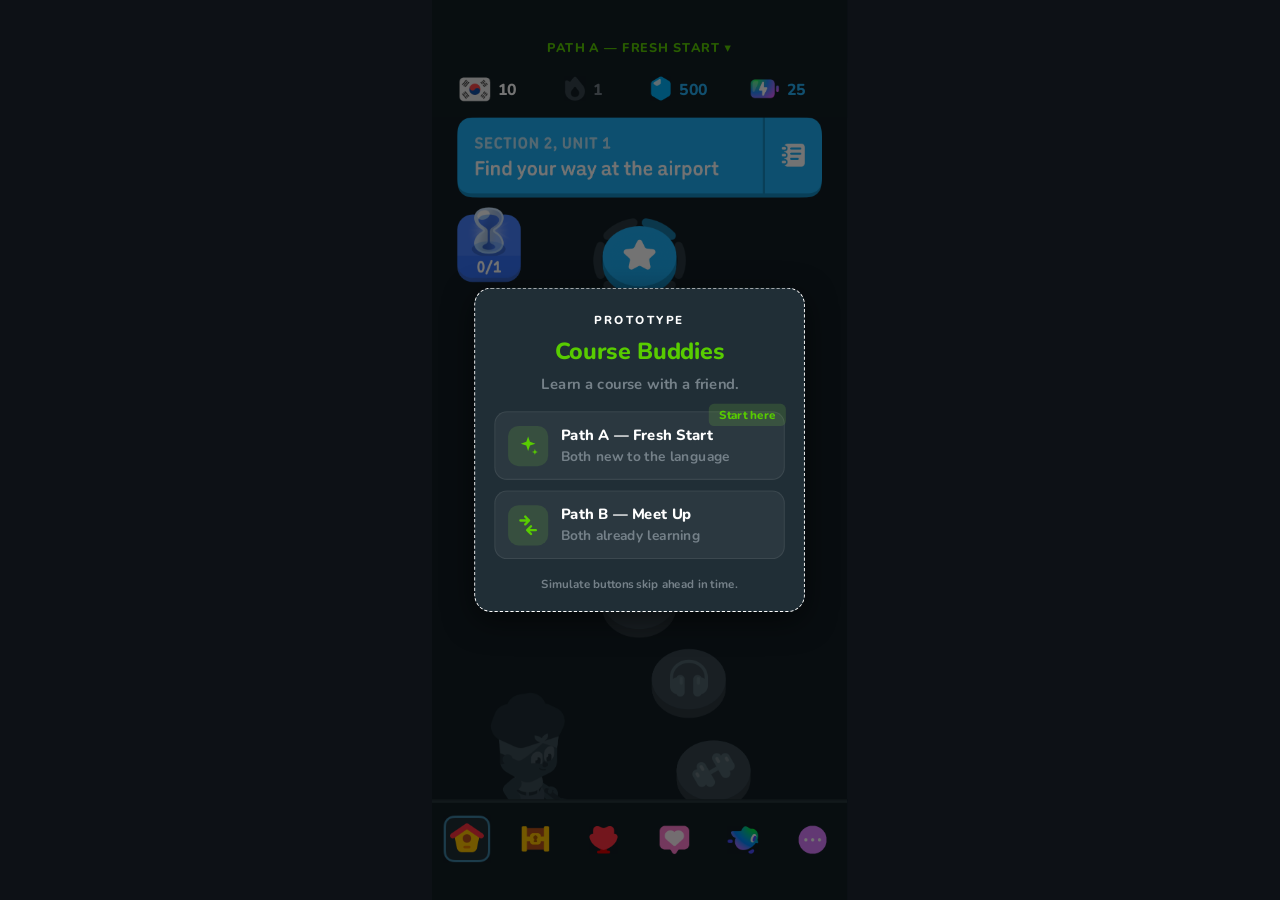
==== prototype.html @ 206d5593 "Course Buddies prototype" ====
<!DOCTYPE html>
<html lang="en">
<head>
<meta charset="utf-8">
<meta name="viewport" content="width=device-width, initial-scale=1">
<title>Duolingo — Section 1 Unit 1 (pre-start)</title>
<link rel="preconnect" href="https://fonts.googleapis.com">
<link rel="preconnect" href="https://fonts.gstatic.com" crossorigin>
<link href="https://fonts.googleapis.com/css2?family=Nunito:wght@700;800&display=swap" rel="stylesheet">
<link rel="stylesheet" href="tokens.css">
<style>
/* ============================================================
   SCREEN: Solo course path — Japanese, Section 1 Unit 1,
   pre-start (nothing completed, first node in progress).

   Everything inside .stage is absolutely positioned in CSS px
   at a fixed 393 x 852 frame. Positions are measured off
   Unit_1_Solo_Course_Path.PNG at 1.8404 on both axes.
   Do not make this responsive — scale the stage instead.
   ============================================================ */

* { margin: 0; padding: 0; box-sizing: border-box; }

html, body {
  background: #0d1116;
  font-family: var(--font-family);
  -webkit-font-smoothing: antialiased;
  display: flex; align-items: center; justify-content: center;
  min-height: 100vh;
}

/* ---- scale-to-fit wrapper: the ONLY place scaling happens ---- */
#fit { position: relative; }
.stage {
  position: absolute; top: 0; left: 0;
  width: 393px; height: 852px;
  transform-origin: top left;
  transform: scale(var(--fit, 1));
  background: var(--surface-page);
  overflow: hidden;
  color: var(--text-primary);
  font-weight: var(--font-weight-bold);
}

/* ---- iOS safe area (status bar not reproduced — see notes) ---- */
/* ---- PROTOTYPE FRAME FAMILY. Chrome outside the app's fiction: dashed
   and labelled in --proto-frame, WHITE at full opacity (Jamie, Sept 14):
   high contrast, unambiguous, and white is not a Duolingo brand colour
   the way green or blue is. An earlier pass used --text-secondary; at
   that value the thin dashes carried the whole card. Being outside the
   app's palette is what makes an annotation layer legible — the amber it
   replaced was wrong only because it came from another project. Applies
   to every member of the family (out-of-scope popup now; the intro popup
   and in-screen simulate controls when built). No Duolingo assets inside
   any of them. ---- */
:root { --proto-frame: #FFFFFF; }

/* ---- OUT-OF-SCOPE popup (Jamie, Sept 14). Opened only by tapping a CTA
   that renders ACTIVE, sits beside a WORKING CTA, and has no destination,
   so the fork reads as out of scope, not broken. The CTA itself never
   changes. Anchored like the node popups: the card hangs above the tapped
   CTA with a caret pointing down at it, caret x = that CTA's centre, so a
   stacked pair is never ambiguous. No scrim, no dim: the message says "the
   other button", and an error-dialog register would be out of proportion.
   Dismisses on any tap; the tap also does whatever it does.
   Fill --surface-raised: only ~14 luma steps above the page, which is not
   enough on its own for a surface to read as separate (~25 needed), so the
   card also carries a DROP SHADOW (Jamie, Sept 14). The node popups have
   none to match — tokens.css: no blurred shadows anywhere in the app
   captures, raised objects use an offset solid edge — so this is the
   picker dropdown's shadow (0 8px 28px rgba(0,0,0,.55)), the one blurred
   shadow in the build and the same demo-chrome family. As a CSS
   drop-shadow on the SVG it follows the card's outline, caret included.
   If it still reads flat: a saturated accent outside Duolingo's palette,
   not a brighter fill. ---- */
#oos { position: absolute; left: 0; top: 0; z-index: 16; display: none; pointer-events: none; }
#oos.open { display: block; }
#oos .frame { position: absolute; left: 0; top: 0; overflow: visible; filter: drop-shadow(0 8px 14px rgba(0,0,0,0.55)); }
#oos .tag { position: absolute; left: 0; right: 0; text-align: center;
            font-size: 11px; font-weight: var(--font-weight-bold); letter-spacing: 2px; color: var(--proto-frame);
            text-transform: uppercase; }
#oos .msg { position: absolute; left: 12px; right: 12px; text-align: center;   /* 326 inner: the longest string is 323 at 14px */
            font-size: 14px; font-weight: var(--font-weight-bold); color: var(--text-primary); line-height: 1.3; }   /* 14: every string fits one line at w 350 */

/* ---- INTRO POPUP (§17b; Jamie, Sept 15): shown once on first open,
   before any app screen; not reopenable — the picker rows carry the
   scenarios permanently. Prototype-frame family: dashed WHITE on
   --surface-raised with the dropdown's shadow (chrome appears on both
   pink and dark surfaces; white is the only colour that works on both).
   The accent inside is DUOLINGO GREEN (Jamie, final): neither this popup
   nor the picker ever sits next to app green — the popup precedes every
   app screen and the picker lives in the top bar — so green is the honest
   brand accent for demo chrome. Title, the "Start here" pill (CR's
   "Recommended" treatment: a translucent accent pill, ~11px accent text,
   the row's top-right) and the icons in green. One line per line: title
   "Path A — Fresh Start" / "Path B — Meet Up", subtitle the scenario. The
   note names the one mechanic the user meets within a few taps; the
   animation caveat was cut — information about the artefact, not the
   feature. Icons are semantic glyphs built
   in CSS/SVG, as CR uses — a sparkle for the fresh start, two arrows
   converging for syncing up — never Duolingo course or node icons.
   WIDTH (Sept 15, presentation day): 335 outer (29 margins) — the
   narrowest at which Path A's title clears the right-aligned "Start here"
   pill by 4 (the row's 1.5 border counts); 313 would overlap by 15. The subtitle was shortened to "Learn a course with a friend." so it
   stays one line at this width; no font, padding, icon or rhythm change. ---- */
#intro { position: absolute; left: 0; top: 0; width: 393px; height: 852px; z-index: 30; display: none; background: rgba(0,0,0,0.55); }
#intro.open { display: block; }
#intro .card { position: absolute; left: 40px; right: 40px; top: 50%; transform: translateY(-50%); padding: 22px 18px 18px; border: 1.5px dashed var(--proto-frame); border-radius: 16px;
               background: var(--surface-raised); box-shadow: 0 8px 28px rgba(0,0,0,0.55); text-align: center; }
#intro .tag { font-size: 11px; font-weight: var(--font-weight-bold); letter-spacing: 2px; color: var(--proto-frame); text-transform: uppercase; }
#intro .ttl { margin-top: 8px; font-size: 22px; font-weight: var(--font-weight-bold); color: var(--green-face); }
#intro .sub { margin: 6px 0 16px; font-size: 14px; font-weight: var(--font-weight-body); color: var(--text-secondary); }
#intro .row { position: relative; display: flex; align-items: center; gap: 12px; text-align: left; padding: 12px 12px; border-radius: 12px; background: rgba(255,255,255,0.05); border: 1.5px solid rgba(255,255,255,0.08); cursor: pointer; margin-top: 10px; }
#intro .row .ico { width: 38px; height: 38px; border-radius: 10px; background: rgba(120,201,60,0.16); display: flex; align-items: center; justify-content: center; flex: none; }
#intro .row .ico svg { display: block; }
#intro .row .t { font-size: 14px; font-weight: var(--font-weight-bold); color: var(--text-primary); white-space: nowrap; }   /* 14: "Path A — Fresh Start" beside the pill */
#intro .row .s { font-size: 13px; font-weight: var(--font-weight-body); color: var(--text-secondary); margin-top: 2px; white-space: nowrap; }
/* a TAG stuck on the tile's top-right corner (Jamie, Sept 15): hugs the
   corner over the row's border, small radius; sits high enough that its
   bottom clears the title's cap line, which frees the title's width */
#intro .row .pill { position: absolute; right: -2px; top: -8px; padding: 3px 10px; border-radius: 5px; background: rgba(120,201,60,0.18); color: var(--green-face); font-size: 11px; font-weight: var(--font-weight-bold); }
#intro .note { margin-top: 16px; font-size: 11px; font-weight: var(--font-weight-body); color: var(--text-secondary); line-height: 1.4; }

/* ---- scenario picker: demo chrome, lives inside the phone frame ---- */
#scenariobar {
  position: absolute; top: 0; left: 0; width: 393px; height: 59px; z-index: 20;
  display: flex; align-items: flex-end; justify-content: center; padding-bottom: 6px;
  background: var(--surface-page); cursor: pointer; user-select: none;
}
#scenariobar span {
  font-size: 12px; font-weight: var(--font-weight-bold); letter-spacing: 1px;
  color: var(--green-face); text-transform: uppercase;
}
#scenariobar span::after { content: " \25BE"; }
#dropdown {
  position: absolute; top: 59px; left: 8px; width: 377px; z-index: 21;
  background: #1E2831; border-radius: 14px; padding: 10px; display: none;
  box-shadow: 0 8px 28px rgba(0,0,0,0.55);
  max-height: 760px; overflow-y: auto; box-sizing: border-box;   /* scrolls: two preset groups, every state an entry until the final collapse */
}
#dropdown.open { display: block; }
#dropdown .hd { font-size: 11px; letter-spacing: 1.2px; color: var(--text-secondary);
                text-transform: uppercase; padding: 4px 8px 8px; }
#dropdown .row { display: flex; align-items: center; gap: 10px; padding: 9px 10px;
                 border-radius: 10px; cursor: pointer; }
/* Demo chrome, outside the fiction: behaves like normal UI, hover included.
   The no-hover rule applies to app surfaces only. */
#dropdown .row:hover { background: rgba(255,255,255,0.05); }
/* the CR treatment in Duolingo green (CR_Example_Scenario_Top_Nav_Dropdown):
   only the SELECTED row is tinted — a translucent wash of the accent, a
   matching border, the check in the accent; every other row neutral. The
   picker is a demo control in the phone's top bar on one surface, not
   dashed chrome. */
#dropdown .row { border: 1.5px solid transparent; }
#dropdown .row.on   { background: rgba(120,201,60,0.16); border-color: rgba(120,201,60,0.6); }
#dropdown .row .t { font-size: 14px; color: var(--text-primary); }
#dropdown .row .s { font-size: 12px; font-weight: var(--font-weight-body); color: var(--text-secondary); }
#dropdown .row .tick { margin-left: auto; color: var(--green-face); font-size: 15px; }
#dropdown .row .ico { width: 32px; height: 32px; border-radius: 9px; background: rgba(120,201,60,0.14); display: flex; align-items: center; justify-content: center; flex: none; color: var(--text-secondary); }   /* the popup's icons, so both surfaces name the same things the same way; Reset's refresh as CR's */
#dropdown .row .ico svg { display: block; }
#dropdown .row.todo .t { color: var(--text-secondary); }
#dropdown .sep { height: 1px; background: rgba(255,255,255,0.1); margin: 8px 6px; }

/* ---- Korean lapsed path: flat body, live chrome ---- */
/* Korean lapsed path. The asset is the whole uncropped screenshot; the
   path body is taken with a CSS crop rather than a pre-cropped file so
   nothing is resampled twice. Live upper and lower nav sit above and
   below it, rendered by the same components as every other screen. */
#kr-body { position: absolute; left: 0; top: 111.4px; width: 393px;
           height: 645.6px; overflow: hidden; display: none; z-index: 1; }
#kr-body img { position: absolute; left: 0; top: -111.4px; height: 852px; width: auto; display: block; }  /* height-driven: correct for an unpadded 1179w original or a 728w padded copy; the padding is clipped */
/* ---- feed (beat 24: Jamie's own score post) ----
   feed-content-base.png is a flat plate of the whole feed below the status
   bar. CSS-SIZED BY WIDTH, NOT srcset (same exception as the Korean body):
   the container copy is downscaled to 0.69x of native, so srcset 3x would
   render it at 270px. Measured against Friend_Quest_Post_Feed_Reference by
   template matching 11 landmarks: 2.0718 file px/CSS on both axes,
   origin (0.60, 52.01), residuals <= 0.12. The plate is 391.93 CSS wide,
   not 393: its header divider stops ~0.6 short of each edge. The only
   changes on it: the chest (covered by a window onto the plate's own flat
   background) and the three-part score composite. Nothing is tappable. */
#feed { position: absolute; left: 0; top: 0; width: 393px; height: 757px; overflow: hidden;
        display: none; z-index: 1; background: var(--surface-page); }
#feed img { position: absolute; left: 0; top: 0; display: block; }
#feed .plate { width: 391.93px; height: auto; }
#feed .win { position: absolute; left: 0; top: 0; overflow: hidden; }
.stage.feed .topchrome, .stage.feed .stat { display: none; }
#notbuilt { position: absolute; left: 0; top: 300px; width: 393px; display: none;
            text-align: center; color: var(--text-secondary); font-size: 15px; z-index: 6; }

/* ---- top stat bar ----
   Four groups, icon + count. Laid out by layoutTopBar() (JS), which
   reproduces the app's rule as measured across three references with
   different contents (Unit_1, Korean_Path_Reference, Solo_Course_Path):
   space-between on ink extents, flag pinned left, energy pinned right,
   the two inner gaps equal and the last one 5.0px smaller. Icons are
   srcset 3x, self-sized, placed by ink anchor; counts are placed by
   translate. No flex: the groups' positions depend on digit widths. */
.stat { position: absolute; left: 0; top: 0; z-index: 3; }
.stat img { position: absolute; display: block; }
.stat .num {
  position: absolute; left: 0; top: 0; white-space: nowrap;
  font-size: var(--text-md); font-weight: var(--font-weight-bold);
  line-height: 1;
}
#stat-course .num { color: var(--text-primary); }
#stat-streak .num { color: var(--text-secondary); }  /* unlit = muted count */
#stat-gems   .num { color: var(--blue-face); }
/* Energy count. UNREFERENCED: every capture shows Super's infinity glyph,
   so no reference shows a numeric value. Treatment copied from the gem
   count: size, weight, colour, baseline, and the same box gap from icon
   to digits. */
#stat-energy .num { color: var(--blue-face); }

/* ---- unit banner ----
   Cropped from the app rather than rebuilt, so the label typography
   and the plate's texture are the real thing instead of Nunito
   approximating Feather Bold. The unit name is baked into the crop:
   a different unit needs a different crop, not a string change.
   The box is backed with page colour so the path scrolls beneath it
   and the keyed-out rounded corners read as background. */
.banner {
  position: absolute; left: 23.9px; top: 111.4px;
  width: 345.3px; height: 76.3px;
  background: var(--surface-page);
  z-index: 3;
}
.banner img { position: absolute; left: 0; top: 0; width: 345.3px; height: 79.3px; display: block; }
/* Section 2 headers: srcset 3x, self-sized (the three crops differ in height:
   80.00 / 77.33 / 79.33), placed by their template-matched top-left. */
.banner img#banner-s2 { width: auto; height: auto; display: none; }
/* REVIEW RING — UI geometry, not artwork. The app's in-progress ring made
   continuous. Fitted Sept 11 to the outer edge of start-course-icon-in-
   progress through the dash gaps (530 rays clear of the caps): outer
   86.88 x 79.44 CSS, stroke 5.58, centred on the node BODY. A CSS border
   and an SVG stroke fit equally (rms 0.56 file px). Unfilled = --ring-review;
   filled = the node's own completed face colour (Jamie, Sept 11). */
.ring { position: absolute; left: 0; top: 0; width: 86.88px; height: 79.44px;
        box-sizing: border-box; border: 5.58px solid var(--ring-review);
        border-radius: 50%; pointer-events: none; display: block; }
/* PARTNER MARKER (stage 2, Sept 13). Teardrop pin, body 32, tail to 1.5r;
   white (--white-face) chosen over the tile's pink on the render: pink
   muddied against Otis's purple disc. The pin is CSS geometry; the only
   artwork is the cropped mini avatar, clipped to its 26px disc, inset 3.
   Keyed div, updated in place, placed by renderPartnerMarker(). */
.marker { position: absolute; left: 0; top: 0; width: 32px; height: 52px; pointer-events: none; display: none; }
.marker svg { position: absolute; left: 0; top: 0; width: 32px; height: 52px; overflow: visible; }
.marker img { position: absolute; left: 3px; top: 3px; clip-path: circle(13px at 13px 13px); }
.marker .hit-body { position: absolute; left: 0; top: 0; width: 32px; height: 32px; border-radius: 50%;
                    pointer-events: auto; cursor: pointer; }
.marker svg .tail-hit { pointer-events: fill; }
/* DIRECTION BUBBLE — the marker's own object (same teardrop, white,
   avatar), in the scroll-return control's slot; see syncBubble(). The
   whole bubble is the tap. z above the scroller like #scrollbtn. */
#bubble { z-index: 5; pointer-events: auto; cursor: pointer; }
#bubble img { pointer-events: none; }

/* ---- scrolling path ----
   The path scrolls under a fixed header and sticky unit banner.
   Content is 896px tall against a 757px viewport, giving exactly
   139px of travel — the offset measured between
   Unit_1_Solo_Course_Path and Course_Content_Scroll_Reference,
   so the scrolled end state is verifiable against a reference. */
.scroller {
  position: absolute; left: 0; top: 0; width: 393px; height: 757px;
  overflow-y: auto; overflow-x: hidden; z-index: 1;
  -webkit-overflow-scrolling: touch; scrollbar-width: none;
  overscroll-behavior: contain;
}
.scroller::-webkit-scrollbar { display: none; }
.path { position: relative; width: 393px; height: var(--content-h, 896px);
        overflow: clip; }   /* content height is authoritative: art hanging past it (S2 drink scene) must not extend the scroll */
.path img { position: absolute; display: block; }

/* opaque chrome the path scrolls beneath */
.topchrome { position: absolute; left: 0; top: 0; width: 393px; height: 111px;
             background: var(--surface-page); z-index: 2; }
.banner { z-index: 3; }
.nav { z-index: 4; }

/* next-unit divider — end of Unit 1 content */
.unit-divider .rule { position: absolute; height: 2px; background: var(--border-subtle); }
.unit-divider .label {
  position: absolute; font-size: var(--text-lg); line-height: 1;
  letter-spacing: -0.93px;   /* match the reference's 132.0px ink width */
  color: var(--text-secondary);
}

/* jump-back-up control: fixed to the viewport, not the scroll content */
.pinned { position: absolute; z-index: 3; display: block; }

/* QUIZ BASE (Jamie, Sept 15). Every quiz screen — type selection,
   confirmation, status, interstitial, result — inherits this so the loop
   reads as one feature: full-bleed colour, title, illustration, tagline,
   white CTA at the bottom. Pattern and geometry from Match_Madness_
   Interstitial (1.852 px/CSS): X close ink centre (28.1, 86.7); title 18
   bold white centred on y 86.7 (cap 12.96); illustration slot 202 x 144
   centred at (194, 316); tagline 21 bold white, line pitch 31, from y
   419; white CTA x 16.7-374.1, y 750.2-792.85 with the app's translucent
   white edge below, label in the background colour, 14.5 caps tracked.
   Background #F781CB, the challenge tile's pink (Jamie, Sept 15, final —
   reversing a darkened #B86098 that read as dusty mauve): the quiz screens
   and the tile match, which was the point of a shared base. Everything on
   the colour is WHITE or TRANSLUCENT WHITE, nothing dark, as Match
   Madness does on its red; the tiles that forced a dark fill (to blend
   flattened avatar crops) no longer need it — the avatars are re-cut with
   alpha (the upload strips it; mkassets restores it; the file mode says
   nothing about the originals). Title "Quiz your buddy":
   the mechanic, not the feature; sentence case (a phrase); static, no
   partner name. Illustration = the tile's question card scaled up — the ?
   knockout shows the background, pink on pink, as on the tile. Tiles and
   dark boxes stay dark so character crops blend (Match Madness's stat
   boxes are darker than its background too). */
.quiz { position: absolute; left: 0; top: 0; width: 393px; height: 852px; z-index: 10; display: none; background: #F781CB; overflow: hidden;
        clip-path: inset(0 0.5px 0 0); }   /* at a fractional --fit the scaled edge antialiases past the stage's clip and a pink sliver shows; half a pixel of the dark stage covers it */
.quiz.open { display: block; }
/* VERTICAL CENTRING (Jamie, Sept 15): the app centres the content block
   between the header and the CTA (Nudge_Interstitial, Screen_Block_
   Complete, Match Madness, Rapid Review) rather than stacking from the
   top. The title stays pinned at the top and the CTA at the bottom; the
   body — everything between — centres in the space left (112 to the
   CTA's top, 750.2; to 828 on screens without a CTA). Not centred in
   the viewport, which would push dense screens into the CTA. */
.quiz .qbody { position: absolute; left: 0; right: 0; top: 112px; bottom: 101.8px; display: flex; flex-direction: column;
               align-items: center; justify-content: center; gap: 16px; }
.quiz.nocta .qbody { bottom: 24px; }
/* the dismiss X: sized explicitly to Match Madness's X (ink 21.6 x 21,
   centre 28.07 / 86.7) so an asset cropped tighter or looser renders the
   same; close-x-white (Jamie's upload, or derived from close-x) */
.quiz .qx { position: absolute; left: 16.6px; top: 75px; width: 23px; height: 23.3px; cursor: pointer; }
.quiz .qtitle { position: absolute; left: 60px; right: 60px; top: 74px; height: 26px; line-height: 26px; text-align: center;
                font-size: 18px; font-weight: var(--font-weight-bold); color: var(--white-face); }
.quiz .qillo { display: flex; justify-content: center; }
.quiz .qillo svg { display: block; overflow: visible; }
.quiz .qtag { width: 345px; text-align: center; font-size: 21px; line-height: 31px;
              font-weight: var(--font-weight-bold); color: var(--white-face); }
.quiz .qcta { position: absolute; left: 16.7px; top: 750.2px; width: 357.4px; height: 42.65px; border-radius: 14px; background: var(--white-face);
              box-shadow: 0 4px 0 rgba(255,255,255,0.74); cursor: pointer; }
.quiz .qcta .lab { position: absolute; left: 0; top: 0; width: 100%; height: 42.65px; line-height: 42.65px; text-align: center;
                   font-size: 14.5px; font-weight: var(--font-weight-bold); letter-spacing: var(--tracking-caps); color: #F781CB; }
.quiz .qcta.off { background: rgba(255,255,255,0.35); box-shadow: none; cursor: default; }
.quiz .qcta.off .lab { color: rgba(255,255,255,0.7); }
/* MM's stat-row treatment (Match_Madness_Result_Screen: MATCHES MADE 59 /
   MAX COMBO 45): translucent white on the colour, r14, caps label left,
   value right, white throughout. */
.quiz .srow { width: 357.4px; min-height: 56px; border-radius: 14px; background: rgba(255,255,255,0.2);   /* the CTA's width: one margin for everything on the screen */
              display: flex; align-items: center; padding: 0 18px; box-sizing: border-box; color: var(--white-face); flex: none; }
.quiz .srow .k { font-size: 13px; font-weight: var(--font-weight-bold); letter-spacing: var(--tracking-caps); text-transform: uppercase; }
.quiz .srow .v { margin-left: auto; font-size: 17px; font-weight: var(--font-weight-bold); display: flex; align-items: center; gap: 10px; }
/* THE TYPE CELL (Jamie, Sept 15): one arrangement wherever a quiz type
   appears in a STAT cell — label centred above, the character and its
   label centred side by side beneath — full-width and split alike. One
   size per context: the type tiles keep 80 (there the character is the
   content); every stat cell uses 44 (a footnote). Text may wrap to two
   lines in a split half where the widest label doesn't fit beside the
   character; the cell stays compact either way. */
.quiz .srow.type { flex-direction: column; justify-content: center; gap: 6px; padding: 10px 18px; }
.quiz .srow.type .v { margin-left: 0; gap: 10px; }
.quiz .srow.type .v img { display: block; height: 44px; width: auto; flex: none; }
.quiz .srow.type .v .t { max-width: 200px; line-height: 1.15; text-align: left; font-size: 15px; }
/* the split row: two such cells side by side, matched */
.quiz .srow.split { padding: 0; align-items: stretch; }
.quiz .srow.split .half { flex: 1 1 0; display: flex; flex-direction: column; align-items: center; justify-content: center; gap: 6px; padding: 10px 8px; }
.quiz .srow.split .half + .half { border-left: 1.5px solid rgba(255,255,255,0.35); }
.quiz .srow.split .half .k { font-size: 11px; text-align: center; }
.quiz .srow.split .half .v { margin-left: 0; gap: 8px; font-size: 14px; justify-content: center; max-width: 100%; }
.quiz .srow.split .half .v img { display: block; height: 44px; width: auto; flex: none; }
.quiz .srow.split .half .v .t { flex: 0 1 auto; min-width: 0; line-height: 1.15; text-align: center; }   /* takes what the character leaves: one line where it fits, two where it doesn't; centred so a wrapped label sits under its own midline */
.quiz .srow.split .half .v .big { font-size: 26px; }
.quiz .srow.split .half .v .clock { height: 21px; width: auto; }   /* the white clock glyph beside the countdown */

/* TYPE SELECTION (stage 2, Sept 15; build plan §9), on the quiz base.
   The 2x2 grid from 2x2_Grid_Reference: tiles 166.3 wide at x 23.2 and
   200.3 (gap 11), 171 tall, 2px --border-subtle border with the 4px bottom
   edge, r14, fill the page (dark on the pink base, so the crops blend);
   label white bold 17 centred 20 above the bottom; two rows at the same
   11 gap. Selected = border in the app's selection blue (nearest token
   --blue-face). Characters normalised by HEIGHT to 100. To make room for
   the grid the hero is a FAN OF FIVE question cards (Jamie, Sept 15):
   the tile's card SVG five times, rotated -20..20 about a pivot below,
   white on the pink with the ? knocked out — "five questions" without a
   word. The fan wins the room: tiles shrink to 150 sq (two rows, 11 gap,
   centred), translucent white with no outline like MM's stat boxes, the
   selected one blue-bordered. The tagline is the §18 header line with a
   forced break so it reads as two balanced lines. CONTINUE is the base's
   white CTA, dimmed until a tile is picked. */
#typesel .qillo { height: 136px; }
#typesel .qillo .fan { position: relative; width: 300px; height: 136px; }
/* five cards, each 1.8x the tile card, fanned +-32 degrees about a pivot
   210 below the card's centre; a 1.5px pink stroke on each face separates
   white from white where they overlap; the middle card is drawn last */
#typesel .qillo .fan svg { position: absolute; left: 96.27px; top: 30px; transform-origin: 53.73px 210px; }
#typesel .grid { position: relative; width: 311px; height: 311px; flex: none; }   /* tiles 150 sq, 11 gap; the fan won the room (Jamie) */
#typesel .tile { position: absolute; width: 150px; height: 150px; box-sizing: border-box; border-radius: 14px; background: rgba(255,255,255,0.2); cursor: pointer;
                 border: 2px solid transparent; }   /* translucent white on the pink, no outline — MM's stat boxes */
#typesel .tile.sel { border-color: var(--blue-face); background: rgba(255,255,255,0.32); }   /* blue selected, kept (course selection precedent) */
/* a two-line label area is reserved in EVERY tile, bottom-aligned (34.5 =
   two 15px lines), and the character takes the space above it: all four
   render at the same size with the same clearance whether their label
   wraps or not (Jamie, Sept 15) */
#typesel .tile img { position: absolute; left: 50%; top: 12px; height: 80px; width: auto; transform: translateX(-50%); }
#typesel .tile .lab { position: absolute; left: 6px; right: 6px; bottom: 14px; height: 34.5px; display: flex; align-items: flex-end; justify-content: center;
                      text-align: center; font-size: 15px; line-height: 1.15; font-weight: var(--font-weight-bold); color: var(--white-face); }

/* CONFIRMATION (stage 2, Sept 15; §11, registry "Confirmation and
   abandonment") on the quiz base — rebuilt (Jamie, Sept 15): Match
   Madness's shape without its stats was an empty version of someone
   else's screen, so this fills it with the relationship, not the score:
     paired avatar   Jamie's cleaned avatar pair (avatar-pair-clean: two
                     discs, no baked rings — the rings on the old asset
                     were its background), 240 wide like the status
                     screens, above the ring
     the ring        white, 186.7 dia (resultnumberring's size; CSS because
                     the crop has MM's "20" and red baked in), the number
                     in the pink, 88/800 — how many of five the sender got
                     right
     the line        §18, forward-looking: "Now see how Otis does."
     two stat rows   MM's stat-row treatment: QUIZ TYPE (the type tile's
                     avatar + label; not "sent" — nothing is sent until
                     SEND) and quizzes in a row — the
                     combo count, a real metric already specified for the
                     Co-Learning View, celebratory rather than judgmental
     SEND            the base's white CTA
   NO X. Dismissing after answering would spend the energy and save
   nothing, punishing navigation; rather than a save-for-later state the
   exit is removed — nothing to reconsider once you've answered. Precedent:
   Match_Madness_Result_Screen has no dismiss, only CONTINUE. Classed
   "hero", not "ring": .ring is the review ring and its border would be
   inherited. No red, no percentage, no per-question breakdown. */
/* the pair: Jamie's cleaned avatar-pair (two discs, no baked rings), no clipping, 180 wide */
#confirm .pairav { display: flex; justify-content: center; }
#confirm .pairav img { display: block; width: 240px; height: auto; }   /* 240 like the status screens; centring's flex gap keeps 16 of air to the ring */
#confirm .hero { position: relative; width: 186.7px; height: 186.7px; border-radius: 50%; background: var(--white-face); flex: none; }
/* "4" with "of 5" beneath (Jamie, Sept 15): the number alone had no referent */
#confirm .hero .num { position: absolute; left: 0; top: 34px; width: 186.7px; text-align: center; font-size: 80px; font-weight: var(--font-weight-bold); color: #F781CB; line-height: 1; }
#confirm .hero .of { position: absolute; left: 0; top: 122px; width: 186.7px; text-align: center; font-size: 20px; font-weight: var(--font-weight-bold); color: #F781CB; line-height: 1; }
/* the combo row moved to the answered status screen (Jamie, Sept 15): the combo counts when a quiz completes, not when it's sent */

/* STATUS SCREEN (stage 2, Sept 15; §12, §2b) on the quiz base — rebuilt
   on the colour (Jamie, Sept 15): no card. A dark card floating on pink
   was what made the first build look bolted on; Match Madness puts
   everything directly on its colour, white and translucent white, and so
   do type selection and confirmation now. Their turn, two states:
     theirUnanswered  headline "Waiting on Otis" (§18), a sentence that
                      says where things stand (not a You/Otis status
                      table), the QUIZ SENT row (confirmation's treatment
                      — it answers "what did I send"; SENT here because it
                      has been), then the simulate control. No fan, no
                      ring: those belong to their own screens. NO countdown — STATED DEVIATION from the
                      registry, which specifies one here: a countdown you
                      can't act on is stress without agency; it's the other
                      person's turn and there is no nudge yet.
     theirAnswered    headline "Otis answered", the sentence, the type row,
                      QUIZZES IN A ROW (the combo counts here: both have
                      answered), the FULL REPORT inline (§14: five rows,
                      one fixture for every type — eight sets of five
                      strings is copy nobody checks; in the screen's own
                      palette, not the app's green, which clashed on
                      pink: both correct = a more opaque white fill with
                      the text in pink, someone missed = translucent
                      white, white text, the avatars of whoever missed —
                      one text colour per row, the fills carry it), NUDGE
                      as a white CTA, the control.
   The IN-SCREEN SIMULATE CONTROL (§2c) is the case the dashed marking
   exists for — nothing in the app makes another person act — restyled
   for the colour: white dashes, translucent-white fill, white text.
   Nudge: rebuilt around the cropped hand glyph, translucent white like
   the rows; a fork, opens the out-of-scope popup. */
/* Nudge_Interstitial's layout (Jamie, Sept 15): headline larger, ABOVE the
   pair; the pair at that screen's size (its discs ~130: width 240 here);
   the sentence (at the tagline size); then the rows. Waiting: head,
   pair, sentence, QUIZ SENT. Answered: head, pair, five answer rows, ONE
   split row (QUIZ SENT | QUIZZES IN A ROW — the stats are the footnote,
   below the result; never a stat beside a button); NUDGE in the CTA slot;
   the subheadline carries the turn state ("It's his turn to send one
   back." — what Nudge is for), not a restatement of the rows. The block centres in the base's
   band on both; the simulate control is pinned below the CTA slot. */
#status .head { width: 345px; text-align: center; font-size: 33px; line-height: 41px; font-weight: var(--font-weight-bold); color: var(--white-face); }   /* Nudge_Interstitial's headline: cap 23.2 */
#status .pairav { display: flex; justify-content: center; }
#status .pairav img { display: block; width: 240px; height: auto; }
#status .sub { width: 345px; text-align: center; font-size: 21px; line-height: 31px; font-weight: var(--font-weight-bold); color: var(--white-face); }   /* the tagline size the other quiz screens use */
#status[data-state="answered"] .srow.s1 { display: none; }
#status .report { width: 357.4px; display: none; }
#status[data-state="answered"] .report { display: block; }
#status .report .rrow { height: 42px; margin-bottom: 5px; }
#status .report .rrow:last-child { margin-bottom: 0; }
#status .report .rrow .an { font-size: 15px; }
#status .report .rrow .ro { font-size: 9px; }
#status .srow.split { display: none; }
#status[data-state="answered"] .srow.split { display: flex; }
/* STATES 3 and 4 (Jamie, Sept 15 — four states of one component; build
   plan §13, §14):
     3  SENT BACK     yourTurn: "Otis sent one back", pair, the turn line,
                     the split row QUIZ FROM OTIS | TIME LEFT (the countdown,
                     23H, in the cell's own value treatment — the quest
                     page's chip is a dark-surface crop; her own deadline,
                     which she can act on — the only state that shows one), ANSWER as a real CTA
                     through to the question screen. NO result rows —
                     STATED DEVIATION from the registry (previous result
                     inline): beats 16 and 18 run back to back, so the five
                     rows would repeat under a new headline and read as a
                     duplicate screen; state 3's job is starting the new
                     quiz, and anyone who skipped state 2 gets the old
                     result in state 4, where their own answers join it.
                     No simulate control: the CTA is real. Structurally
                     Rapid_Review_Interstitial: title, figure, one stat
                     box, one CTA.
     4  YOU ANSWERED  after answering his: "You answered", the pair, the
                     turn line, rows with both partners marked, the split
                     row QUIZ FROM OTIS | QUIZZES IN A ROW, SEND ONE BACK /
                     NOT NOW stacked (§18 footers A and B: the CTA slot and
                     a text link beneath, Screen_Block_Complete's pattern),
                     no simulate control. Both footers are real: SEND ONE
                     BACK -> type selection (whoever last answered holds
                     the send), NOT NOW -> the path, the tile reading Send.
   Otis's type is chosen at RUNTIME when he sends one back: the next card
   in the section's order after the one Jamie sent — never the same type
   twice in a row, however the loop is walked. */
#status[data-state="sentback"] .srow.split, #status[data-state="youanswered"] .srow.split { display: flex; }
#status .split .half .v .clock { display: none; }
#status[data-state="sentback"] .split .half .v .clock { display: block; }
#status[data-state="sentback"] .srow.s1, #status[data-state="youanswered"] .srow.s1 { display: none; }
#status[data-state="youanswered"] .report { display: block; }
#status .answer, #status .sendback, #status .notnow { display: none; }
#status[data-state="sentback"] .answer { display: block; }
#status[data-state="youanswered"] .sendback { display: block; }
#status[data-state="youanswered"] .notnow { display: block; }
#status .notnow { position: absolute; left: 0; width: 393px; top: 806px; text-align: center; font-size: 15px; font-weight: var(--font-weight-bold);
                  letter-spacing: var(--tracking-caps); color: var(--white-face); cursor: pointer; line-height: 20px; }
#status[data-state="sentback"] .sim, #status[data-state="youanswered"] .sim { display: none; }
#status[data-state="youanswered"] .qbody { gap: 10px; }
/* NUDGE takes the CTA slot on the answered screen, pinned at the bottom like SEND and CONTINUE, the control beneath it */
#status .nudge { display: none; }
#status[data-state="answered"] .nudge { display: block; }
#status .nudge img { position: absolute; left: 118px; top: 3px; height: 36px; width: auto; }
#status .nudge .lab { padding-left: 24px; }
/* the simulate control, tightened (one line, tag inline, less padding) and
   PINNED TO THE BOTTOM (Jamie, Sept 15): below the CTA slot, outside the
   centred block entirely — it isn't part of the screen, and the bottom
   edge keeps it as far from the content as the layout allows. The whole
   box is the tap target. */
#status .sim { position: absolute; left: 16.7px; top: 804px; width: 357.4px; box-sizing: border-box; border: 1.5px dashed var(--white-face); border-radius: 14px; background: rgba(255,255,255,0.2);
               padding: 10px 14px; text-align: center; cursor: pointer; display: flex; align-items: center; justify-content: center; gap: 10px; }
#status .sim .tag { font-size: 10px; font-weight: var(--font-weight-bold); letter-spacing: 1.6px; color: var(--white-face); text-transform: uppercase; }
#status .sim .line { font-size: 14px; font-weight: var(--font-weight-bold); color: var(--white-face); }
#status[data-state="answered"] .qbody { gap: 10px; }
#status[data-state="waiting"] .qbody { bottom: 24px; }   /* no CTA: the band runs to 828 (the base's rule); the control sits pinned at 804 clear of a block this size */

/* FULL REPORT (stage 2, Sept 15; §14, registry "The full report"). One
   component, three hosts. Base Question_Results_List_Reference: five
   stacked rows, x 21.6-368.7, 66 tall at a 75.6 pitch, 2px outline, the
   answer centred. All five, question order, never filtered; each row is
   the CORRECT ANSWER (romaji small above, answer 20/800). State: both
   correct = neutral (--border-subtle, no avatars); one missed = that
   partner's mini avatar at the right; both missed = both. Colour carries
   nothing else — no red, no scores anywhere. Sized to its host. */
.report .rrow { position: relative; height: 54px; margin-bottom: 8px; border-radius: 14px; background: rgba(255,255,255,0.2);
                box-sizing: border-box; display: flex; flex-direction: column; align-items: center; justify-content: center; }
.report .rrow .ro { font-size: 10px; letter-spacing: 1px; color: rgba(255,255,255,0.85); font-weight: var(--font-weight-bold); line-height: 1; }
.report .rrow .an { font-size: 18px; font-weight: var(--font-weight-bold); color: var(--white-face); line-height: 1.2; }
/* both correct: the more opaque fill, text in the pink — one text colour per row; the fills carry the distinction */
.report .rrow.ok { background: rgba(255,255,255,0.6); }
.report .rrow.ok .an, .report .rrow.ok .ro { color: #F781CB; }
.report .rrow .av { position: absolute; right: 10px; top: 50%; transform: translateY(-50%); display: flex; gap: 4px; }
.report .rrow .av img { display: block; width: 22px; height: 22px; clip-path: circle(11px at 11px 11px); }

/* QUESTION SCREEN (stage 2, Sept 15; build plan §10). The captured screen
   used whole (height-driven, 846.6). Modifications:
   1. the progress bar: a FIVE-SEGMENT bar in the captured track's box
      (x 62.6-299.1, y 87.45-103.11, 15.7 tall, identical across all eight).
      Designed from lesson-header.png: that bar is a continuous track with
      milestone discs; here five equal pills on the track colour
      (--border-subtle, which the track measured), 6 apart. ALL FIVE EMPTY
      (Jamie): nothing has been answered at question 1, and SIMULATE
      ANSWER ALL 5 jumps past the fill. Filled segments (--green-face with
      the app's highlight stripe) exist in the CSS for a state that shows
      progress. The captured fill (green or gold) is hidden under a
      page-colour plate the size of the track box.
   2. ENERGY: the captures show infinity (Super); the demo's energy is a
      real number (Foundation Build Parameters: starts 25, -5 on send, -5
      on answering, holds at 15). The infinity glyph (x 346.2-363, y
      91.3-99.4) is plated over and the number drawn in the top bar's own
      style (800 15 --blue-face) at the glyph's left edge.
   3. the bottom CTA relabelled SIMULATE ANSWER ALL 5: same position, same
      plate, label white (the score-6 precedent). Four captures carry a
      CHECK/CONTINUE plate at y 753.1-796.8; two (Translate to Japanese)
      carry it at y 736.9-781.1 beside a keyboard button. The two "Repeat
      after" captures (Bea, Lily) have NO plate, only the CAN'T SPEAK NOW
      text link — STATED DEVIATION (Jamie, Sept 15): they get the plate at
      the other captures' CHECK position, because bare text made the
      demo's primary advance control the least prominent thing on screen
      under a mic button that does nothing. No dashed border: it replaces
      a real CTA. The mic button is a fork by the standing rule and opens
      the out-of-scope popup.
   4. the gear opens the lesson settings sheet (see .settings). */
#question { position: absolute; left: 0; top: 0; width: 393px; height: 852px; z-index: 11; display: none; background: var(--surface-page); overflow: hidden; }
#question.open { display: block; }
#question .cap { position: absolute; left: 0; top: 0; height: 846.6px; width: auto; display: block; }
#question .barplate { position: absolute; left: 62.6px; top: 86.5px; width: 236.5px; height: 18px; background: var(--surface-page); }
#question .bar { position: absolute; left: 62.6px; top: 87.45px; width: 236.5px; height: 15.7px; display: flex; gap: 6px; }
#question .bar i { flex: 1 1 0; height: 15.7px; border-radius: 7.85px; background: var(--border-subtle); position: relative; }
#question .bar i.on { background: var(--green-face); }
#question .bar i.on::after { content: ""; position: absolute; left: 5px; right: 5px; top: 4px; height: 3px; border-radius: 1.5px; background: rgba(255,255,255,0.28); }
#question .eplate { position: absolute; left: 344px; top: 88px; width: 24px; height: 15px; background: var(--surface-page); }
#question .enum { position: absolute; left: 346.2px; top: 89px; line-height: 15px; font-size: var(--text-md); font-weight: var(--font-weight-bold); color: var(--blue-face); white-space: nowrap; }
#question .ctaplate { position: absolute; background: #3A454E; border-radius: 13px; }     /* the disabled plate: --border-subtle, measured (56,70,79) container */
#question .ctalab { position: absolute; text-align: center; font-size: 15px; font-weight: var(--font-weight-bold); letter-spacing: var(--tracking-caps); color: var(--white-face); }
#question .ctahit { position: absolute; cursor: pointer; }
/* CHECK/CONTINUE plate x 16.2-374.1, y 753.1-796.8 — four captures, and the two speaking captures by deviation */
#question[data-cta="plate"] .ctaplate, #question[data-cta="plate"] .ctahit, #question[data-cta="speak"] .ctaplate, #question[data-cta="speak"] .ctahit { left: 16.2px; top: 753.1px; width: 357.9px; height: 43.7px; }
#question[data-cta="plate"] .ctalab, #question[data-cta="speak"] .ctalab { left: 16.2px; width: 357.9px; top: 753.1px; height: 43.7px; line-height: 43.7px; }
/* keyboard-button captures: plate x 68.9-374.1, y 736.9-781.1 */
/* the capture's plate starts 9 from the keyboard button (right edge 59.5); the simulate plate starts 16.2 from
   it instead — the gap the other captures keep between their plate and the screen edge (Jamie, Sept 16) */
/* height = the keyboard button's (732.0-781.1, 49.1 tall, same bottom), not the CHECK plate's 44.2: they sit side by side (Jamie, Sept 15) */
#question[data-cta="kb"] .ctaplate, #question[data-cta="kb"] .ctahit { left: 75.7px; top: 732px; width: 298.4px; height: 49.1px; }
#question[data-cta="kb"] .ctalab { left: 75.7px; width: 298.4px; top: 732px; height: 49.1px; line-height: 49.1px; }
/* forks: the mic button (speaking captures, x 95-266, y 558-644) and the keyboard button (kb captures, x 15-58, y 737-781) */
#question .michit, #question .kbhit { position: absolute; display: none; cursor: pointer; }
#question[data-cta="speak"] .michit { display: block; left: 102.6px; width: 185.7px; height: 85.8px; }
#question[data-cap="bea"] .michit { top: 604.6px; }    /* mic box measured per capture: Bea y 604.6-690.4, Lily 578.7-664.0 */
#question[data-cap="lily"] .michit { top: 578.7px; }
#question .gearhit { position: absolute; left: 8px; top: 78px; width: 40px; height: 36px; cursor: pointer; }

/* LESSON SETTINGS SHEET (Jamie, Sept 15). The gear's sheet from the
   app: settings-half-sheet.png (the sheet, 392 x 345, handle to END
   SESSION baked), placed at y 510.1 under a scrim that reads (5,6,8) on
   the page = black at 0.78 (Lesson_Settings_Half_Sheet_Reference). Taps:
   END SESSION -> the PATH, not type selection — the app's behaviour, and
   the tile still reading Send is what tells you the quiz wasn't sent. Not
   a simulate control: ending a session is a real, instant user action, so
   it keeps the app's own label. DONE is the fork (prominent, does nothing)
   -> out-of-scope popup. The toggle is inert — not a fork, no popup. */
#question .settings { position: absolute; left: 0; top: 0; width: 393px; height: 852px; background: rgba(0,0,0,0.78); display: none; }
#question .settings.open { display: block; }
#question .settings .sheet { position: absolute; left: 0; top: 510.1px; display: block; }
#question .settings .donehit { position: absolute; left: 16px; top: 693.2px; width: 360px; height: 48.5px; cursor: pointer; }
#question .settings .endhit { position: absolute; left: 110px; top: 757px; width: 173px; height: 30px; cursor: pointer; }

/* MILESTONE CELEBRATION (stage 2, Sept 15; §15, registry "Reaching a
   milestone"). Base: Score_Celebration_Reference — this IS the screen:
   blue sky, Duo, flag + number, CONTINUE with the share square, a text
   link. Korean -> Japanese, 10 -> 6, and the pair (a shared milestone says
   both of you). A moment, so it keeps the quiz base's centred treatment:
   the body centres between the top and the CTA slot (683.4, the
   reference's), with the large image at the centre. Consistent with the
   feed post — same flag, same 6, the pair, the §18 line in the feed's
   register — not identical: this is the full screen. Order (Jamie, Sept
   15): the PAIR in the top slot, then flag + 6, then the Duo —
   celebrate-score-duo, Jamie's crop from the reference, at the
   reference's size. Sky: the reference's gradient, sampled (24,85,200) -> (41,122,230)
   -> (51,154,246) -> (110,207,250) — container reads, a colour family not
   in tokens; the clouds are not reproduced. The number is Nunito at the
   reference's cap (56). The share square and MORE ABOUT SCORE are active
   beside the working CONTINUE — forks, out-of-scope popups. */
.quiz.blue { background: linear-gradient(180deg, #1855C8 0%, #297AE6 48%, #339AF6 72%, #6ECFFA 100%); }
#milestone .qbody { top: 60px; bottom: 168.6px; gap: 18px; }
#milestone .duo { display: block; width: 168px; height: auto; }   /* celebrate-score-duo, Jamie's crop from the reference, at 2x: 168 x 182, the reference's 165 */
#milestone .score { display: flex; align-items: center; gap: 16px; }
#milestone .score .flag { display: block; width: 74.7px; height: 56px; }
#milestone .score .n { font-size: 79px; line-height: 1; font-weight: var(--font-weight-bold); color: var(--white-face); }
#milestone .pairav img { display: block; width: 240px; height: auto; }   /* the pair takes the Duo's top slot, at the status screens' size */
#milestone .qcta { top: 683.4px; left: 66.8px; width: 307.3px; }
#milestone .qcta .lab { color: #1CB0F6; }
#milestone .share { position: absolute; left: 16.7px; top: 683.4px; width: 42.65px; height: 42.65px; border-radius: 12px; background: var(--white-face);
                    box-shadow: 0 4px 0 rgba(255,255,255,0.74); display: flex; align-items: center; justify-content: center; cursor: pointer; }
#milestone .more { position: absolute; left: 0; width: 393px; top: 752px; text-align: center; font-size: 15px; font-weight: var(--font-weight-bold);
                   letter-spacing: var(--tracking-caps); color: var(--white-face); cursor: pointer; line-height: 20px; }

/* CO-LEARNING VIEW (stage 2, Sept 15; §8, registry §5). NOT a quiz
   screen (Jamie): a SURFACE you return to and read, in the streak menu's
   language — dark page, a header row with the white dismiss and a title,
   section headers in white above each block, content in bordered cards on
   the page fill, PINK as accents inside the cards, never the background.
   Top-aligned and scrolling: vertical centring does not apply. Carried
   conventions: one margin (the CTA's 357.4 at 16.7), 44-high characters
   in stat cells, one text colour per row, the white X. Blocks per the
   registry: header (partner + course) · both scores side by side · turn
   state (status only — the tile is where it's acted on) · monthly badge
   quest, 0 of 20, badges greyed until earned (the profile page's strip) ·
   the together stats as the profile's OVERVIEW grid, Days together and
   Quizzes in a row (the combo HIDDEN at zero; the all-time total excluded
   as duplicating the combo) · a quiet end-pair CTA.
   RESTRUCTURED around the monthly quest (Jamie, Sept 15): the pink
   Buddy Quest header (see .hdr) is what the screen is about; then scores
   side by side (no header); the turn ROW BUTTON; OVERVIEW as an
   icon-and-value grid (the combo SHOWN at zero — a stated deviation from
   the registry's hidden-at-zero: a one-item grid reads as a leftover, and
   0 is honest; singular at one); MONTHLY BADGES from the profile strip;
   STOP LEARNING TOGETHER small at the very bottom — findable, not
   prominent. PROTOTYPE LIMIT: the monthly counter is CAPPED AT 19 so the
   demo never needs a badge-unlock state; a loop cycled that far holds at
   19. The combo tracks actual passes. Routes in: the partner marker (primary)
   and the profile pair slot. No simulate control: nothing here makes
   Otis act. The end CTA opens a confirmation half sheet in the registry
   (§6) that is not in this build; isolated, so it stays quiet and inert
   under the standing fork rule. Its label is a DRAFT (the feature name
   never appears in the app). */
#colearn { position: absolute; left: 0; top: 0; width: 393px; height: 852px; z-index: 10; display: none; background: var(--surface-page); overflow: hidden; }
#colearn.open { display: block; }
#colearn .scroll { position: absolute; left: 0; top: 0; width: 393px; height: 852px; overflow-y: auto; overflow-x: hidden; }
/* THE HEADER (Jamie, Sept 15; monthly_badge_top_progress_bar_reference —
   the app's own treatment): a PINK full-bleed section at the very top,
   edge to edge — "Buddy Quest" left at 28, the countdown beneath it with
   the clock, the two characters right at the reference's size, sitting on
   the dark card that holds the quest line and the bar. The header row
   (the white X, kept because this is an overlay opened from the marker,
   and "Japanese with Otis", the only thing naming which pair and which
   course) sits over the pink first, the streak menu's way. The scenario
   bar covers the top 59. */
/* the header row's TEXT ("Japanese with Otis") is removed (Jamie, Sept 15,
   final): the pair's faces, both name labels, the flag on each score row
   and "Buddy Quest" already say which pair and which course. The row
   itself stays: the X on its own row at the top, the app's own pattern
   (Streak_Menu_Reference, Screen_Block_Interstitial put the dismiss on
   its own line above the content). Below it the vertical stack: "Buddy
   Quest" at 28, left-aligned; "25 DAYS" with its clock; the card. The
   band keeps its 286 and the figures and card their places (fig 104,
   card 180); the text block sits centred in the 80 between the X row
   and the card — 7 above, 12 between, 7 below. Nothing below the band
   moved. */
#colearn .hdr { position: relative; background: #F781CB; height: 286px; }
#colearn .hdr .qx { position: absolute; left: 16.6px; top: 75px; width: 23px; height: 23.3px; cursor: pointer; }   /* its own row, as the header row had it */
#colearn .hdr .bq { position: absolute; left: 20px; top: 107px; font-size: 28px; line-height: 34px; font-weight: var(--font-weight-bold); color: var(--white-face); }
#colearn .hdr .cd { position: absolute; left: 22px; top: 153px; display: flex; align-items: center; gap: 6px; font-size: 15px; line-height: 20px; font-weight: var(--font-weight-bold);
                    letter-spacing: var(--tracking-caps); text-transform: uppercase; color: var(--white-face); }
#colearn .hdr .cd img { display: block; height: 13px; width: auto; }
#colearn .hdr .pairfig { position: absolute; right: 18.9px; top: 104px; width: 142px; height: auto; }   /* unmoved: 142 wide, ink 104-195, the card crossing only its bottom edge */
#colearn .hdr .hero { position: absolute; left: 16.7px; top: 180px; width: 357.4px; box-sizing: border-box; border-radius: 16px; background: var(--surface-page); padding: 16px 16px 16px; }
#colearn .hdr .hero .ql { font-size: 17px; font-weight: var(--font-weight-bold); color: var(--text-primary); }
#colearn .hdr .hero .bar { position: relative; margin-top: 12px; height: 20px; border-radius: 10px; background: var(--border-subtle); overflow: hidden; }
#colearn .hdr .hero .bar i { display: block; height: 100%; width: 0; border-radius: 10px; background: var(--blue-face); }
#colearn .hdr .hero .bar .qn { position: absolute; left: 0; right: 0; top: 0; line-height: 20px; text-align: center; font-size: 14px; font-weight: var(--font-weight-bold); color: var(--text-secondary); }   /* the reference's counter: readable, centred in the bar */
/* SPACING (Jamie, Sept 15; Streak_Menu_Reference's air between Streak
   Goal, Streak Protection and Streak Society): the gap between sections
   is at least double the gap within them — 12 within, 32 between; STOP
   LEARNING TOGETHER sits well clear of the content (64), removed from
   it rather than the last item in a list. */
#colearn .body { padding: 16px 16.7px 32px; }
#colearn .sh { display: flex; align-items: center; justify-content: space-between; font-size: 13px; font-weight: var(--font-weight-bold); letter-spacing: var(--tracking-caps);
               text-transform: uppercase; color: var(--text-secondary); margin: 32px 0 12px; }
#colearn .sh img { display: block; height: 18.7px; width: auto; }
#colearn .card { width: 357.4px; box-sizing: border-box; border: 2px solid var(--border-subtle); border-radius: 16px; padding: 14px 16px; color: var(--text-primary); margin-bottom: 12px; }
#colearn .card.turn { margin-top: 20px; }
#colearn .scores { display: flex; }
#colearn .scores .p { flex: 1 1 0; display: flex; flex-direction: column; align-items: center; gap: 6px; }
#colearn .scores .p + .p { border-left: 1.5px solid var(--border-subtle); }
#colearn .scores .p > img { display: block; width: 44px; height: 44px; clip-path: circle(22px at 22px 22px); }
#colearn .scores .nm { font-size: 15px; font-weight: var(--font-weight-bold); }
#colearn .scores .sc { display: flex; align-items: center; gap: 6px; font-size: 19px; font-weight: var(--font-weight-bold); }
#colearn .scores .sc img { display: block; height: 18px; width: auto; }
/* the turn line is a ROW BUTTON (it looked tappable, so it is): the app's
   bordered row with the label left and a chevron right; it opens the
   relevant challenge state — state 3 when it's Jamie's turn to answer, the
   status screen when it's Otis's, type selection when she holds the send */
#colearn .turn { display: flex; align-items: center; justify-content: space-between; font-size: 17px; font-weight: var(--font-weight-bold); color: var(--text-primary); cursor: pointer; border-bottom-width: 4px; }
#colearn .turn .chev { font-size: 26px; line-height: 20px; color: #F781CB; }
#colearn .turn .ts { display: none; font-size: 12px; color: var(--text-secondary); margin-top: 2px; white-space: nowrap; }   /* 12 so the 39-char line stays ONE line beside the lock (Jamie): a smaller single line beats a wrapped one */
#colearn .turn .lock { display: none; }
/* LOCKED (challengeState none — before either has finished the unit): the
   same row, inert, "Quizzes locked" over "Both finish this unit to unlock",
   a lock glyph instead of the chevron; no tap, no popup, no pointer. Kept
   rather than removed so the screen holds its shape between visits and
   the row says what's coming. It becomes the live turn row when the tile
   unlocks — one row, two states, driven by challengeState. */
#colearn .turn.locked { cursor: default; color: var(--text-secondary); }
#colearn .turn.locked .chev { display: none; }
#colearn .turn.locked .lock, #colearn .turn.locked .ts { display: block; }
/* OVERVIEW (the profile page's): icon-and-value pairs, two columns; the
   icons are real — the streak menu's calendar glyph for days (the pair
   already appears twice on the screen and doesn't say "days"), the quiz
   card for quizzes in a row — both carrying colour */
#colearn .ov { display: grid; grid-template-columns: auto auto; justify-content: space-between; column-gap: 16px; row-gap: 12px; padding: 0 4px; }
#colearn .ov .st { display: flex; align-items: center; gap: 8px; font-size: 15px; font-weight: var(--font-weight-bold); color: var(--text-secondary); white-space: nowrap; }
#colearn .ov .st b { color: var(--text-primary); font-size: 17px; }
#colearn .ov .st > img { display: block; height: 22px; width: auto; }   /* the calendar from Streak_Menu_Reference's Streak Goal row: reads as days */
#colearn .ov .st .cardico { display: inline-block; width: 22px; height: 22px; }
#colearn .ov .st .cardico svg { display: block; }
#colearn .badges { display: flex; gap: 12px; }
#colearn .badges img { display: block; width: 74.7px; height: 74.7px; }
#colearn .end { margin: 64px 0 0; text-align: center; font-size: 12px; font-weight: var(--font-weight-bold); letter-spacing: var(--tracking-caps); text-transform: uppercase; color: var(--text-secondary); }

/* THE APP'S BLUE CTA (cta-blue.png measured: 364 x 56 with its edge, blue
   (28,161,236) container-read = the app's #1CB0F6; label white caps) —
   built in CSS because the crop's label is baked ("PLAY"). Used by the
   invite flow, which lives on the app's own dark surfaces, never the
   pink quiz base (Jamie, Sept 15: pairing is a different thing). */
.bcta { position: absolute; left: 16.7px; width: 357.4px; height: 47px; border-radius: 14px; background: #1CB0F6; box-shadow: 0 4px 0 #1899D6; cursor: pointer; }
.bcta .lab { position: absolute; left: 0; top: 0; width: 100%; height: 47px; line-height: 47px; text-align: center; font-size: 15px; font-weight: var(--font-weight-bold);
             letter-spacing: var(--tracking-caps); color: var(--white-face); }
.bcta.off { background: var(--border-subtle); box-shadow: none; cursor: default; }
.bcta.off .lab { color: var(--cta-label-disabled); }

/* §7 OTIS-ACCEPTED INTERSTITIAL (stage 2, Sept 15). Base Nudge_Interstitial
   _Reference, dark: the paired avatars in the frame as the reference has
   them (the ringed pair, clipped to its two discs — the feed's precedent —
   at the reference's 264 wide), one line "Otis is in." (§18) at the
   reference's headline size, a real CTA to continue landing on the path
   at its CTA slot (693.7, 47 tall). It does NOT auto-advance — a
   correction to the build plan (Jamie): every announcement in this app
   has a CTA to move on. The CTA is real, so no simulate control and no
   dismiss X. Content centred between the top and the CTA. */
#accepted { position: absolute; left: 0; top: 0; width: 393px; height: 852px; z-index: 12; display: none; background: var(--surface-page); overflow: hidden; }
#accepted.open { display: block; }
#accepted .qbody { position: absolute; left: 0; right: 0; top: 60px; bottom: 158.3px; display: flex; flex-direction: column; align-items: center; justify-content: center; }
#accepted .line { font-size: 33px; line-height: 41px; font-weight: var(--font-weight-bold); color: var(--text-primary); }
#accepted .sub { width: 345px; text-align: center; font-size: 17px; line-height: 23px; font-weight: var(--font-weight-bold); color: var(--text-secondary); }   /* BELOW the pair: the consequence, not a rival to the headline */
/* the speech bubble as Nudge_Interstitial has it above the pair: a bordered
   rounded card in the page fill with a caret pointing down at the pair;
   measured there: 2px --border-subtle, r12, ~15px text, one line ("Keep
   our streak!"), sitting 12 above the discs. Holds ONE line of up to ~28
   characters at 15px within 260 max-width; two lines wrap gracefully. */
#accepted .bubble { position: relative; max-width: 260px; padding: 10px 16px; border: 2px solid var(--border-subtle); border-radius: 12px; background: var(--surface-page);
                    font-size: 15px; line-height: 20px; font-weight: var(--font-weight-bold); color: var(--text-primary); text-align: center; margin-top: 6px; }
#accepted .bubble::after, #accepted .bubble::before { content: ""; position: absolute; left: 50%; transform: translateX(-50%); width: 0; height: 0; border-left: 9px solid transparent; border-right: 9px solid transparent; }
#accepted .bubble::before { bottom: -11px; border-top: 11px solid var(--border-subtle); }
#accepted .bubble::after { bottom: -8px; border-top: 9px solid var(--surface-page); }
#accepted .qbody { gap: 22px; }
#accepted .pairav img { display: block; }
#accepted .bcta { top: 693.7px; }

/* §5 FRIEND SELECTION (stage 2, Sept 15). A surface on Search_For_Friends_
   List_Reference: header row (back arrow left, the §18 title centred),
   the three finding options (friendfindingoptions, placed as in Friend_
   Streak_Add_Friend), then the list. Rows from friendinviterowotis (the
   pixel source for row height and spacing: 74.7 tall, avatar 44, name
   17): avatar, name, the course SCORE beneath (the number the app shows
   constantly; not a unit position), sorted by score proximity to
   Jamie's. INVITE pill right: enabled built in CSS (height, radius,
   padding and label measured off invitepill: 58 x 25, r8, 13 caps; the
   blue from Start_Course_Flow_2, #1CB0F6); disabled = invitepill as
   captured — and rebuilt in CSS at the same geometry so only the colour
   differs. The score line is course FLAGS with numbers (tighter, and a
   row can show every course someone is on); two rows have no Japanese
   at all and sort last, after proximity to Jamie's score, so the order
   reads from the flags. Already-paired rows greyed, "Already has a buddy
   for Japanese" (§18) replacing the score line, never naming their
   partner. The list sits ABOVE the finding options.
   No invites-remaining counter (Jamie: at-cap only, and dropped here).
   Otis's INVITE is the working one: preset B -> the start-point sheet,
   preset A -> straight to §7. The other INVITEs and the finding options
   are active beside it — forks, out-of-scope popups (strings
   PROVISIONAL). Other rows' avatars are placeholders (initials). */
#friends { position: absolute; left: 0; top: 0; width: 393px; height: 852px; z-index: 11; display: none; background: var(--surface-page); overflow: hidden; }
#friends.open { display: block; }
#friends .back { position: absolute; left: 14px; top: 72.5px; width: 28px; height: 28px; cursor: pointer; }
#friends .title { position: absolute; left: 52px; right: 52px; top: 74px; height: 26px; line-height: 26px; text-align: center; font-size: 16px; font-weight: var(--font-weight-bold); color: var(--text-primary); }
/* the course being invited to, under the title (Jamie): the flag, a reminder of what you're inviting someone to */
#friends .course { position: absolute; left: 0; width: 393px; top: 104px; display: flex; align-items: center; justify-content: center; gap: 6px; font-size: 14px; font-weight: var(--font-weight-bold); color: var(--text-secondary); }
#friends .course img { display: block; height: 16px; width: auto; border-radius: 2px; }
#friends .scroll { position: absolute; left: 0; top: 134px; width: 393px; height: 604px; overflow-y: auto; overflow-x: hidden; padding: 0 0 24px; }
/* CONTINUE at the bottom, disabled until an invite is pending — course selection's pattern */
#friends .bcta { top: 750.2px; }
/* THE FINDING OPTIONS, rebuilt in CSS (Jamie, Sept 15) — rounded rects
   with an icon and a label are geometry: the crop's fill didn't match the
   page and its tiles towered over the rows. Three tiles at 64 (under the
   friend rows' 74.7), the app's 2px border + 4px bottom edge, r14, 10
   apart, under the reference's own header "Find your friends" (Friend_
   Streak_Add_Friend). Icons: the address book cropped from the crop and
   KEYED (no fill against the tile); the magnifying glass and the share
   arrow built as strokes, the share one over Jamie's avatar as the
   reference has it. Forks, all three. */
#friends .fh { margin: 20px 16.7px 10px; font-size: 17px; font-weight: var(--font-weight-bold); color: var(--text-primary); }
#friends .finding { margin: 0 16.7px; display: flex; flex-direction: column; gap: 10px; }
#friends .ftile { height: 64px; box-sizing: border-box; border: 2px solid var(--border-subtle); border-bottom-width: 4px; border-radius: 14px; display: flex; align-items: center; gap: 14px; padding: 0 16px;
                  font-size: 16px; font-weight: var(--font-weight-bold); color: var(--text-primary); cursor: pointer; }
#friends .ftile > img { display: block; height: 30px; width: auto; }
#friends .ftile svg { display: block; }
#friends .ftile .shareico { position: relative; display: block; width: 30px; height: 30px; }
#friends .ftile .shareico img { display: block; width: 30px; height: 30px; clip-path: circle(15px at 15px 15px); }
#friends .ftile .shareico svg { position: absolute; right: -4px; bottom: -3px; background: #1CB0F6; border-radius: 50%; padding: 2px; }
#friends .list { margin: 0 16.7px 0; border: 2px solid var(--border-subtle); border-radius: 16px; overflow: hidden; }
#friends .row { display: flex; align-items: center; gap: 14px; height: 74.7px; padding: 0 16px; border-top: 2px solid var(--border-subtle); }
#friends .row:first-child { border-top: none; }
#friends .row .av { width: 44px; height: 44px; border-radius: 50%; flex: none; display: flex; align-items: center; justify-content: center; font-size: 17px; font-weight: var(--font-weight-bold); color: var(--text-primary); background: var(--border-subtle); }
#friends .row .av img { display: block; width: 44px; height: 44px; clip-path: circle(22px at 22px 22px); }
#friends .row .nm { font-size: 17px; font-weight: var(--font-weight-bold); color: var(--text-primary); line-height: 1.2; }
#friends .row .sc { font-size: 14px; font-weight: var(--font-weight-bold); color: var(--text-secondary); line-height: 1.2; margin-top: 3px; display: flex; align-items: center; gap: 10px; }
#friends .row .sc .f { display: inline-flex; align-items: center; gap: 4px; }
#friends .row .sc .f img { display: block; height: 14px; width: auto; border-radius: 2px; }
#friends .row .pill { margin-left: auto; flex: none; }
/* both pill states in CSS at the same geometry (invitepill's 58 x 25, r8, 13 caps): only the colour changes between them */
#friends .row .pill { height: 25px; width: 58px; border-radius: 8px; font-size: 13px; line-height: 25px; text-align: center; font-weight: var(--font-weight-bold); letter-spacing: var(--tracking-caps); text-transform: uppercase; }
#friends .row .pill.on { background: #1CB0F6; color: var(--white-face); cursor: pointer; }
#friends .row .pill.off { background: #3A454E; color: var(--cta-label-disabled); }
#friends .row .pill.pending { background: #3A454E; color: var(--text-secondary); width: auto; padding: 0 10px; }
#friends .row.paired .nm, #friends .row.paired .av { opacity: 0.45; }

/* §6 START-POINT HALF SHEET (stage 2, Sept 15; preset B only; registry §2).
   Opens on Otis's INVITE tap, over friend selection — it is part of
   confirming the invite; nothing is pending until SEND INVITE commits the
   start point (Jamie, Sept 15). A bottom sheet on Friend_Gift_Half_Sheet_Reference's
   structure: scrim, rounded top (r24) dark sheet from y 380, the handle,
   a title, two option rows stacked, the blue CTA, a text dismiss. Exactly
   two options, shown only when the pair has shared history (preset A skips
   it): "Start from the beginning" and "Pick up together — Section 2, Unit
   1" (§18 — the only place the shared point is named to the sender;
   recommended and preselected). Tapping an option selects it; the CTA
   confirms. "Start from the beginning" opens the out-of-scope popup (the
   both-rewound state is not built — a fork by the standing rule). Title
   and CTA/dismiss labels are DRAFTS. */
#startpoint { position: absolute; left: 0; top: 0; width: 393px; height: 852px; z-index: 12; display: none; background: rgba(0,0,0,0.78); }
#startpoint.open { display: block; }
/* the sheet is as short as its content and packs it to the bottom (the gift
   sheet's shape): dismiss, CTA above it, the options above that, the title
   above those, the sheet's top edge wherever that lands */
#startpoint .sheet { position: absolute; left: 0; bottom: 0; width: 393px; border-radius: 24px 24px 0 0; background: var(--surface-page); padding: 26px 16.7px 34px; box-sizing: border-box;
                     display: flex; flex-direction: column; align-items: center; gap: 12px; }
#startpoint .handle { width: 49px; height: 5px; border-radius: 3px; background: var(--border-subtle); margin-bottom: 10px; }
#startpoint .st { text-align: center; font-size: 21px; font-weight: var(--font-weight-bold); color: var(--text-primary); margin-bottom: 8px; }
#startpoint .opt { width: 357.4px; height: 62px; box-sizing: border-box; border: 2px solid var(--border-subtle); border-bottom-width: 4px; border-radius: 14px;
                   display: flex; align-items: center; justify-content: space-between; padding: 0 18px; font-size: 16px; font-weight: var(--font-weight-bold); color: var(--text-primary); cursor: pointer; }
#startpoint .opt small { display: block; font-size: 14px; color: var(--text-secondary); margin-top: 2px; }   /* the shared point named on its own line: "Section 2, Unit 1" */
#startpoint .opt em { font-style: normal; font-size: 11px; letter-spacing: var(--tracking-caps); text-transform: uppercase; color: var(--cta-label-blue); flex: none; }
#startpoint .opt.sel { border-color: var(--blue-face); color: var(--cta-label-blue); }
#startpoint .bcta { position: relative; left: auto; margin-top: 8px; }
#startpoint .dismiss { text-align: center; font-size: 15px; font-weight: var(--font-weight-bold); letter-spacing: var(--tracking-caps); color: var(--cta-label-blue); cursor: pointer; margin-top: 8px; }

/* CHALLENGE TILE (stage 2, Sept 15). Stacks under the screen-time tile in
   the left rail: same slot geometry, measured on Solo_Course_Path — face
   59.7 sq, r12, 4 edge; icon plate 38.6 over a 21.1 label band; stack gap
   15 (Rewards_Tile_Reference). Pinned like the screen-time tile, so it
   stays while the path scrolls. Colour PINK #F781CB (Jamie, Sept 13):
   gold is the path's reward colour, so a gold tile in the rail reads as
   "a reward is here"; pink appears nowhere on the path, carries no
   achievement meaning, and computes dimmer than gold (luma 173 vs 199).
   Reusing the feed tab's colour is fine — blue already serves video
   nodes, the screen-time tile and nav icons. Edge = face x0.8 (the app's
   ratio). PLATE = band +10% toward white: a placeholder, not measured
   (blue's plate reads +8/+11% on R/G; the chest's ~+35%). It visibly
   underdelivers on a warm hue — derive a real value if the tile is ever
   re-measured. The icon is the question card decided on the Sept 13
   sheets: solid face 36 sq r9, 5 edge plane at white 0.5 alpha (the
   app's --white-edge, 0.74, is invisible on a bright plate), Nunito 1000
   "?" at 30 as an outline knocked out of both planes so the plate shows
   through; top at -6.15 (overhangs the tile like the hourglass), bottom
   3.75 above the band. Label Nunito 800 14 (fits the reference's "Done":
   32.50 vs 32.39 wide, cap 10.00 vs 10.26).
   LOCKED follows the rapid-review pattern (registry): the same tile in the
   locked-node greys — band = locked node face #3B454E, edge #30373F, the
   card in the locked glyph grey #56656C with a x0.8 edge plane, the label
   in the same glyph grey. Tap opens a greyed popup, no CTA. */
/* top = the rendered screen-time tile's ink bottom (267.2, measured on the
   A7 render; the reference's 265.3 is the same tile 1.9 higher in a
   different copy) + the measured 15 stack gap. The relationship is what
   the app shows; the absolute follows the tile actually on screen. */
#ctile { position: absolute; left: 23.75px; top: 282.2px; width: 59.7px; height: 63.7px; z-index: 3; display: none; cursor: pointer; }
#ctile.on { display: block; }
#ctile .tile { position: absolute; left: 0; top: 0; width: 59.7px; height: 63.7px; border-radius: 12px; background: var(--ct-edge); }
#ctile .face { position: absolute; left: 0; top: 0; width: 59.7px; height: 59.7px; border-radius: 12px; overflow: hidden; }
#ctile .plate { position: absolute; left: 0; top: 0; width: 59.7px; height: 38.6px; background: var(--ct-plate); }
#ctile .band { position: absolute; left: 0; top: 38.6px; width: 59.7px; height: 21.1px; background: var(--ct-band);
               display: flex; align-items: center; justify-content: center; }
#ctile .band span { font-size: 14px; font-weight: var(--font-weight-bold); color: var(--ct-label); line-height: 1; }
#ctile .icon { position: absolute; left: 0; top: -8px; width: 59.7px; height: 48px; }
#ctile .icon svg { display: block; width: 59.7px; height: 48px; overflow: visible; }
#ctile .card-face { fill: var(--ct-card); }
#ctile .card-edge { fill: var(--ct-card-edge); }
#ctile { --ct-band: #F781CB; --ct-plate: #F88ED0; --ct-edge: #C667A2; --ct-label: #FFFFFF;
         --ct-card: #FFFFFF; --ct-card-edge: rgba(255,255,255,0.5); }
#ctile[data-state="locked"] { --ct-band: #3B454E; --ct-plate: #4F5860; --ct-edge: #30373F; --ct-label: #56656C;
         --ct-card: #56656C; --ct-card-edge: #455156; }

/* LOCKED-TILE POPUP. The rapid-review locked popup's pattern
   (Rapid_Review_Locked_Popup): the standard card width at x 25.92, r16,
   2px --border-subtle, centred grey text, no CTA, caret toward the locked
   thing — here upward at the tile, since the tile sits at the rail's top.
   Fill is a NEW DARK NEUTRAL: the reference reads (24,37,45) in the
   container copy; flagged once, carried as #18252D. Text colour reads
   (104,119,126) there — between --text-secondary and --cta-label-disabled;
   --text-secondary used. Text 16px from the two-line block height. */
#lockpop { position: absolute; left: 25.92px; width: 341px; z-index: 7; display: none; box-sizing: border-box;
           background: #18252D; border: 2px solid var(--border-subtle); border-radius: 16px; padding: 20px 24px; }
#lockpop.open { display: block; }
#lockpop .msg { font-size: 16px; font-weight: var(--font-weight-bold); color: var(--text-secondary); text-align: center; line-height: 1.3; }
#lockpop .caret { position: absolute; top: -9px; }
#lockpop .caret path { fill: #18252D; stroke: var(--border-subtle); stroke-width: 2; stroke-linejoin: round; }

#scrollbtn { cursor: pointer; }   /* returns the path to its anchor */
#scrollbtn {
  position: absolute; left: 321px; top: 685px; width: 56px; height: 56px;
  z-index: 5; display: none;
}

/* ---- bottom nav ---- */
.nav {
  position: absolute; left: 0; top: 757px; width: 393px; height: 95px;
  border-top: 1px solid var(--nav-border);
  background: var(--surface-page);
}
.nav img { position: absolute; display: block; }
.nav-rule { position: absolute; left: 0; top: 0; width: 393px; height: 2px; background: var(--nav-divider); }

/* ---- course menu selector ----
   Overlay opened from the course flag. Measured off
   Course_Menu_Selector_Reference(.PNG / _Korean.PNG) at 1.8404.
   Panel is page colour (identical to the top bar in both references).
   The dimming layer is black at 50% — fitted on the nav icons against
   Unit_1_Solo_Course_Path, per-channel alpha 0.484-0.499, offset ~0 —
   and it covers the bottom nav as well as the path. Top bar is not
   dimmed and does not move. */
/* ---- node popups ----
   Real captured crops, placed by their top-left. Above the scroll button:
   the reference shows the button peeking out behind the popup. No dim.
   Built by renderPopup(); geometry in POPUP (JS). */
#popup { position: absolute; left: 0; top: 0; z-index: 6; display: none; }
#popup.open { display: block; }
#popup img { position: absolute; left: 0; top: 0; display: block; }
#popup .win { position: absolute; left: 0; top: 0; overflow: hidden; }
#popup .plate { position: absolute; left: 0; top: 0; background: #FFFFFF; }
#popup .cta {
  position: absolute; left: 0; top: 0; white-space: nowrap; line-height: 1;
  /* Fitted to the baked labels (cap height and ink width of "START +20 XP"
     and "GO TO LEGENDARY" rendered in Nunito vs the crops): 15px, -0.79px.
     Substitute type — the one approximation on these cards. */
  font-size: 15px; font-weight: var(--font-weight-bold); letter-spacing: -0.79px;
}
#popup .hit { position: absolute; left: 0; top: 0; cursor: pointer; }

#menu { position: absolute; left: 0; top: 0; width: 393px; height: 852px;
        z-index: 8; display: none; pointer-events: none; }
#menu.open { display: block; }
/* Panel bottom 548.3 (reference) + 65.30 for the LEARN WITH A FRIEND row
   (MENU_CTA_SHIFT) = 613.6. */
#menu-panel { position: absolute; left: 0; top: 100px; width: 393px; height: 513.6px;
              background: var(--surface-page); pointer-events: auto; }
#menu-scrim { cursor: pointer; }   /* tap closes the menu */
#menu-scrim { position: absolute; left: 0; top: 613.6px; width: 393px; height: 238.4px;
              background: rgba(0,0,0,0.5); pointer-events: auto; }
#menu-line  { position: absolute; left: 0; top: 0; width: 393px; height: 120px; overflow: visible; }
#menu-art img { position: absolute; display: block; }
/* Co-learning CTA labels (secondary buttons): Nunito 800 fitted to the
   CAPTURED SECONDARY labels, not CONTINUE (Jamie, Sept 11: the app uses a
   smaller label on secondary buttons; that is a design value). Baked cap
   height 10.67 on both "GET MORE PIECES" and "EXPLAIN MY ANSWER" -> 14.5px
   in Nunito (~14px in the app's type; CONTINUE is 15.5 by the same fit).
   Tracking -0.20px, one value fitted across both: ink width +1.00 / -0.66
   vs the baked labels. The plate hides the crop's own baked label. */
.cta-plate { position: absolute; left: 0; top: 0; }
.cta-label { position: absolute; left: 0; top: 0; white-space: nowrap; line-height: 1;
             font-family: var(--font-family); font-weight: 800; font-size: 14.5px; letter-spacing: -0.20px; }
.cta-hit   { position: absolute; left: 0; top: 0; }
#menu-art .tap { cursor: pointer; pointer-events: auto; }
#menu-rule { stroke: var(--border-subtle); }
#stat-course.tap { cursor: pointer; }

/* ---- course selection (3b, preset A only) ----
   Opened from the course menu's Add-course tile. Built on
   Start_Course_Flow_2 as a whole-screen plate, height-driven like the
   Korean body (correct for a native 1179w original or a 728w padded
   copy; the padding is clipped). The top 59px is the scenario bar. On
   top of the plate: the Japanese row in the German slot, a taller footer
   (the plate's own rule, moved up), and the two-CTA stack. Geometry in
   COURSE_SEL (JS). Nothing here is dimmed: disabled RECOLOURS. */
#coursesel { position: absolute; left: 0; top: 0; width: 393px; height: 852px; z-index: 10;
             display: none; overflow: hidden; background: var(--surface-page); }
#coursesel.open { display: block; }
#coursesel img { position: absolute; left: 0; top: 0; display: block; }
#coursesel .plate { height: 852px; width: auto; }
#coursesel .win { position: absolute; left: 0; top: 0; width: 393px; overflow: hidden; }
/* The row source is a whole screenshot, so it is sized like the plate:
   height-driven, which is correct for a native 1179-wide original and for
   a 728-wide padded copy alike. NOT srcset 3x -- a padded copy is 1.84x,
   and 3x silently showed the wrong part of the screenshot. */
#coursesel .rowwin img { height: 852px; width: auto; }
#coursesel .fill { position: absolute; left: 0; width: 393px; background: var(--surface-page); }
#coursesel .grp { position: absolute; left: 0; top: 0; }
/* Secondary ring, measured on the green crop (circular corners, fitted):
   outer 363.00 x 49.00 r13.0 (rms 0.2 device px, all four corners),
   inner (2.00, 2.00)-(361.03, 44.01) r11.0 (rms 0.22; an 11x8 ellipse,
   what a CSS 2/2/5/2 border would make, fits at rms 2.09, so the inner
   plate is its own div). Bottom 5.00 = 2.00 border + 2.99 edge.
   Enabled: the crop's own ring, through a FIXED 363 x 49 r13 clip
   (not insets from the asset's size: the original is unpadded), with a
   page plate over the feedback-sheet interior and the baked label.
   Disabled: FLAT, like the disabled CONTINUE (Jamie, Sept 11): the ring
   with no edge, pushed down by its edge depth, 2px all round in
   --border-subtle; the label rides down with it (the disabled CONTINUE's
   label sits with its face: 3.80 vs 4.06, Flow_2 vs Flow_3). */
#coursesel .sec-clip  { position: absolute; left: 0; top: 0; width: 363px; height: 49px;
                        border-radius: 13px; overflow: hidden; }
#coursesel .sec-clip img { position: absolute; left: 0; top: 0; display: block; }
#coursesel .sec-base  { position: absolute; left: 0; top: 2.99px; width: 363px; height: 46.01px;
                        border-radius: 13px; background: var(--border-subtle); }
#coursesel .sec-plate { position: absolute; left: 2px; top: 2px; width: 359.03px; height: 42.01px;
                        border-radius: 11px; background: var(--surface-page); }
#coursesel .cta-label { color: var(--cta-label-green); }
#coursesel.sel-none .sec-plate { transform: translateY(2.99px); }
#coursesel.sel-none .cta-label { color: var(--cta-label-disabled); margin-top: 2.99px; }
#coursesel:not(.sel-none) .sec-base, #coursesel.sel-none .sec-clip,
#coursesel.sel-none .pri-art, #coursesel:not(.sel-none) .pri-off { display: none; }
#coursesel .hit { position: absolute; left: 0; top: 0; }
#coursesel .hit.tap { cursor: pointer; }
</style>
</head>
<body>

<div id="fit"><div class="stage" id="stage">

  <div class="scroller" id="scroller"><div class="path" id="path"></div></div>
  <div id="feed"></div>
  <div id="kr-body"><img src="assets/kr-course-path.png" alt=""></div>
  <div id="notbuilt">This state is not built yet.</div>

  <div class="topchrome"></div>

  <div class="stat" id="stat-course"><span class="num" id="v-score">5</span></div>
  <div class="stat" id="stat-streak"><span class="num" id="v-streak">1</span></div>
  <div class="stat" id="stat-gems"><span class="num" id="v-gems">500</span></div>
  <div class="stat" id="stat-energy"><span class="num" id="v-energy">25</span></div>

  <div class="banner"><img src="assets/ja-s1u1-header.png" alt=""><img id="banner-s2" alt=""></div>

  <div id="typesel" class="quiz"><img class="qx" srcset="assets/close-x-white.png 3x" alt=""><div class="qtitle">Quiz your buddy</div>
    <div class="qbody"><div class="qillo"></div><div class="qtag"></div><div class="grid"></div></div>
    <div class="qcta"><div class="lab">CONTINUE</div></div></div>
  <div id="confirm" class="quiz"><div class="qtitle">Quiz your buddy</div>
    <div class="qbody"><div class="pairav"><img srcset="assets/avatar-pair-clean.png 3x" alt=""></div>
    <div class="hero"><div class="num">4</div><div class="of">of 5</div></div>
    <div class="qtag">Now see how Otis does.</div>
    <div class="srow type s1"><span class="k">Quiz type</span><span class="v"><img alt=""><span class="t"></span></span></div></div>
    <div class="qcta"><div class="lab">SEND</div></div></div>
  <div id="status" class="quiz"><img class="qx" srcset="assets/close-x-white.png 3x" alt=""><div class="qtitle">Quiz your buddy</div>
    <div class="qbody"><div class="head"></div>
    <div class="pairav"><img srcset="assets/avatar-pair-clean.png 3x" alt=""></div>
    <div class="sub"></div>
    <div class="report"></div>
    <div class="srow type s1"><span class="k">Quiz sent</span><span class="v"><img alt=""><span class="t"></span></span></div>
    <div class="srow split"><div class="half"><span class="k"></span><span class="v"><img alt=""><span class="t"></span></span></div><div class="half"><span class="k"></span><span class="v"><img class="clock" srcset="assets/countdown-clock.png 3x" alt=""><span class="t big">1</span></span></div></div>
    </div>
    <div class="qcta nudge"><img srcset="assets/nudge-cta-icon.png 2x" alt=""><div class="lab">NUDGE</div></div>
    <div class="qcta answer"><div class="lab">ANSWER</div></div>
    <div class="qcta sendback"><div class="lab">SEND ONE BACK</div></div><div class="notnow">NOT NOW</div>
    <div class="sim"><span class="tag">PROTOTYPE</span><span class="line"></span></div></div>
  <div id="milestone" class="quiz blue"><div class="qbody">
    <div class="pairav"><img srcset="assets/avatar-pair-clean.png 3x" alt=""></div>
    <div class="score"><img class="flag" srcset="assets/course-score-flag-feed-icon.png 3x" alt=""><span class="n">6</span></div>
    <img class="duo" srcset="assets/celebrate-score-duo.png 2x" alt="">
    <div class="qtag">You and Otis both reached<br>Japanese Score 6!</div></div>
    <div class="share"><svg viewBox="0 0 24 24" width="22" height="22" fill="none" stroke="#1CB0F6" stroke-width="2.2" stroke-linecap="round" stroke-linejoin="round"><path d="M12 15V4M8 8l4-4 4 4"/><path d="M5 12v6a2 2 0 0 0 2 2h10a2 2 0 0 0 2-2v-6"/></svg></div>
    <div class="qcta"><div class="lab">CONTINUE</div></div>
    <div class="more">MORE ABOUT SCORE</div></div>
  <div id="colearn">
    <div class="scroll">
      <div class="hdr"><img class="qx" srcset="assets/close-x-white.png 3x" alt="">
        <div class="bq">Buddy Quest</div><div class="cd"><img srcset="assets/countdown-clock.png 3x" alt=""><span>25 days</span></div>
        <img class="pairfig" srcset="assets/two-friend-figures.png 2x" alt="">
        <div class="card hero"><div class="ql">Complete 20 quizzes together</div><div class="bar"><i></i><span class="qn">0 / 20</span></div></div></div>
      <div class="body">
      <div class="card scores"><div class="p"><img srcset="assets/jamie-mini-circle-avatar.png 3x" alt=""><div class="nm">You</div><div class="sc"><img srcset="assets/course-flag-upper-nav-icon.png 3x" alt=""><span class="you"></span></div></div>
        <div class="p"><img srcset="assets/otis-mini-circle-avatar.png 3x" alt=""><div class="nm">Otis</div><div class="sc"><img srcset="assets/course-flag-upper-nav-icon.png 3x" alt=""><span class="otis"></span></div></div></div>
      <div class="card turn"><div><div class="tt"></div><div class="ts"></div></div><span class="chev">&#8250;</span><svg class="lock" viewBox="0 0 24 24" width="20" height="20" fill="var(--text-secondary)"><path d="M7 10V8a5 5 0 0 1 10 0v2h1a2 2 0 0 1 2 2v7a2 2 0 0 1-2 2H6a2 2 0 0 1-2-2v-7a2 2 0 0 1 2-2h1zm2 0h6V8a3 3 0 0 0-6 0v2z"/></svg></div>
      <div class="sh">Overview</div>
      <div class="ov"><div class="st st-days"><img srcset="assets/calendar-glyph.png 3x" alt=""><b class="days">1</b><span>days together</span></div>
        <div class="st combo"><span class="cardico"></span><b class="cmb">0</b><span>quizzes in a row</span></div></div>
      <div class="sh badges-h"><span>Monthly badges</span><img srcset="assets/see-more-monthly-badge-button.png 3x" alt=""></div>
      <div class="badges"><img srcset="assets/monthly-badge-locked-icon.png 3x" alt=""><img srcset="assets/monthly-badge-locked-icon.png 3x" alt=""><img srcset="assets/monthly-badge-locked-icon.png 3x" alt=""><img srcset="assets/monthly-badge-locked-icon.png 3x" alt=""></div>
      <div class="end">Stop learning together</div>
      </div>
    </div></div>
  <div id="accepted"><div class="qbody"><div class="line">Otis is in.</div><div class="bubble"><span></span></div><div class="pairav"><img alt=""></div><div class="sub"></div></div>
    <div class="bcta"><div class="lab">CONTINUE</div></div></div>
  <div id="friends"><img class="back" srcset="assets/nav-back-arrow.png 3x" alt=""><div class="title">Who do you want to learn with?</div>
    <div class="course"><img srcset="assets/course-flag-upper-nav-icon.png 3x" alt=""><span>Japanese</span></div>
    <div class="scroll"><div class="list"></div>
      <div class="fh">Find your friends</div>
      <div class="finding">
        <div class="ftile" data-k="contacts"><img srcset="assets/contacts-icon.png 3x" alt=""><span>Choose from contacts</span></div>
        <div class="ftile" data-k="search"><svg viewBox="0 0 24 24" width="28" height="28" fill="none" stroke="#1CB0F6" stroke-width="2.6" stroke-linecap="round"><circle cx="10.5" cy="10.5" r="6.5"/><path d="M15.5 15.5 21 21"/></svg><span>Search by name</span></div>
        <div class="ftile" data-k="share"><span class="shareico"><img srcset="assets/jamie-mini-circle-avatar.png 3x" alt=""><svg viewBox="0 0 24 24" width="14" height="14" fill="none" stroke="#FFFFFF" stroke-width="2.6" stroke-linecap="round" stroke-linejoin="round"><path d="M12 15V4M8 8l4-4 4 4"/><path d="M5 13v5a2 2 0 0 0 2 2h10a2 2 0 0 0 2-2v-5"/></svg></span><span>Share follow link</span></div>
      </div></div>
    <div class="bcta off"><div class="lab">CONTINUE</div></div></div>
  <div id="startpoint"><div class="sheet"><div class="handle"></div><div class="st">Where do you want to start?</div>
    <div class="opt" data-k="beginning"><span>Start from the beginning</span></div>
    <div class="opt" data-k="shared"><span>Pick up together<small>Section 2, Unit 1</small></span><em>Recommended</em></div>
    <div class="bcta"><div class="lab">SEND INVITE</div></div><div class="dismiss">CANCEL</div></div></div>
  <div id="question"><img class="cap" alt=""><div class="barplate"></div><div class="bar"></div>
    <div class="eplate"></div><div class="enum">25</div>
    <div class="ctaplate"></div><div class="ctalab">SIMULATE ANSWER ALL 5</div><div class="ctahit"></div>
    <div class="gearhit"></div><div class="michit"></div><div class="kbhit"></div>
    <div class="settings"><img class="sheet" srcset="assets/settings-half-sheet.png 3x" alt=""><div class="donehit"></div><div class="endhit"></div></div></div>
  <div id="ctile"><div class="tile"><div class="face"><div class="plate"></div><div class="band"><span>Locked</span></div></div>
    <div class="icon"><svg viewBox="0 -8 59.7 48"><defs><mask id="ctile-q" maskUnits="userSpaceOnUse" x="0" y="-8" width="59.7" height="48">
      <rect x="0" y="-8" width="59.7" height="48" fill="#fff"/><path d="M29.79 15.045000000000002Q28.89 15.045000000000002 28.380000000000003 14.46Q27.87 13.875 27.87 12.885000000000002Q27.87 12.165000000000001 28.05 11.535Q28.23 10.905000000000001 28.619999999999997 10.275000000000002Q29.009999999999998 9.645000000000001 29.64 9.045000000000002Q30.03 8.655000000000001 30.27 8.355Q30.509999999999998 8.055000000000001 30.615 7.800000000000002Q30.72 7.545000000000002 30.72 7.275Q30.72 6.765000000000001 30.33 6.510000000000002Q29.94 6.255000000000003 29.16 6.255000000000003Q28.35 6.255000000000003 27.585 6.420000000000002Q26.82 6.585000000000001 26.13 6.915000000000001Q25.11 7.425000000000001 24.33 7.200000000000001Q23.55 6.975000000000001 23.115000000000002 6.315000000000001Q22.68 5.655000000000001 22.68 4.800000000000001Q22.68 3.9450000000000003 23.205 3.1500000000000004Q23.73 2.3550000000000004 24.84 1.9050000000000011Q26.07 1.3950000000000031 27.345 1.2000000000000028Q28.62 1.0050000000000026 29.67 1.0050000000000026Q31.86 1.0050000000000026 33.51 1.695000000000002Q35.16 2.3850000000000016 36.089999999999996 3.615000000000002Q37.019999999999996 4.845000000000002 37.019999999999996 6.465Q37.019999999999996 7.365000000000002 36.75 8.160000000000002Q36.480000000000004 8.955000000000002 35.865 9.675Q35.25 10.395000000000001 34.17 11.085Q33.24 11.685 32.760000000000005 12.135000000000002Q32.28 12.585 32.07 12.975000000000001Q31.86 13.365 31.71 13.815000000000001Q31.53 14.355 31.095 14.700000000000001Q30.66 15.045000000000002 29.79 15.045000000000002ZM29.7 22.695Q28.14 22.695 27.240000000000002 21.78Q26.34 20.865000000000002 26.34 19.395Q26.34 17.925 27.240000000000002 17.025Q28.14 16.125 29.7 16.125Q31.29 16.125 32.16 17.025Q33.03 17.925 33.03 19.395Q33.03 20.865000000000002 32.16 21.78Q31.29 22.695 29.7 22.695Z" fill="#000"/></mask></defs>
      <g mask="url(#ctile-q)"><rect class="card-edge" x="11.85" y="-6.15" width="36" height="41" rx="9"/><rect class="card-face" x="11.85" y="-6.15" width="36" height="36" rx="9"/></g></svg></div></div></div>
  <div id="lockpop"><svg class="caret" width="18" height="9" viewBox="0 0 18 9"><path d="M0,9 L9,0 L18,9 Z"/></svg><div class="msg"></div></div>
  <img id="scrollbtn" src="assets/scroll-icon-up.png" alt="">
  <div id="bubble" class="marker"><svg viewBox="-16 -16 32 52"><path fill="var(--white-face)" d="M0,24 L11.92,10.67 A16,16 0 1 0 -11.92,10.67 Z"/></svg><img alt="" srcset="assets/otis-mini-circle-avatar.png 3x"></div>
  <div id="popup"></div>
  <div class="nav" id="nav"><div class="nav-rule"></div></div>

  <div id="menu">
    <div id="menu-panel"></div>
    <svg id="menu-line" viewBox="0 0 393 120" width="393" height="120">
      <polyline id="menu-rule" fill="none" stroke-width="2" stroke-linejoin="miter"
        points="0,109.98 46.46,109.98 51.6,104.84 56.74,109.98 393,109.98"/>
    </svg>
    <div id="menu-scrim"></div>
    <div id="menu-art"></div>
  </div>

  <div id="coursesel"></div>

  <div id="oos"><svg class="frame"><path fill="var(--surface-raised)" stroke="var(--proto-frame)" stroke-width="1.5" stroke-dasharray="5 4" stroke-linejoin="round"/></svg><div class="tag">PROTOTYPE</div><div class="msg"></div></div>

  <div id="intro"><div class="card"><div class="tag">PROTOTYPE</div><div class="ttl">Course Buddies</div><div class="sub">Learn a course with a friend.</div>
    <div class="row" data-k="A"><div class="ico"><svg viewBox="0 0 24 24" width="22" height="22" fill="var(--green-face)"><path d="M12 2l1.9 5.6L19.5 9.5l-5.6 1.9L12 17l-1.9-5.6L4.5 9.5l5.6-1.9z"/><path d="M19 15l.8 2.2 2.2.8-2.2.8L19 21l-.8-2.2-2.2-.8 2.2-.8z"/></svg></div>
      <div><div class="t">Path A — Fresh Start</div><div class="s">Both new to the language</div></div><div class="pill">Start here</div></div>
    <div class="row" data-k="B"><div class="ico"><svg viewBox="0 0 24 24" width="22" height="22" fill="none" stroke="var(--green-face)" stroke-width="2.4" stroke-linecap="round" stroke-linejoin="round"><path d="M4 7h9M9 3l4 4-4 4"/><path d="M20 17h-9M15 13l-4 4 4 4"/></svg></div>
      <div><div class="t">Path B — Meet Up</div><div class="s">Both already learning</div></div></div>
    <div class="note">Simulate buttons skip ahead in time.</div></div></div>
  <div id="scenariobar"><span id="v-scenario">A1</span></div>
  <div id="dropdown"></div>

</div></div>

</div></div>

<script>

/* ============================================================
   SCENARIO STATE MODEL
   Every screen is a function of this object. No hardcoded states.
   Shape per Duolingo_Foundation_Build_Parameters.md.
   ============================================================ */
const SCENARIO = {
  id: "A",

  activeCourse: "japanese",              // 'japanese' | 'korean'
  section: 1, unit: 1,

  /* Per course, not flat — a single score would carry Korean's 10
     across to Japanese on switch and print the wrong number. */
  courses: {
    korean:   { score: 10, enrolled: true  },
    japanese: { score: 5,  enrolled: false },
  },

  progress: 0,                            // applies to activeCourse

  streak: { count: 0, lit: false },
  gems: 500,
  /* Energy is a real number, never infinity: infinity means a Super
     subscriber, and the pitch treats energy as a real constraint.
     25 = the daily maximum.

     THE RULE (Jamie, Sept 11, closing stage 1): ENERGY DEPLETES ONLY
     WHERE A COST IS SPECIFIED. Energy IS modelled -- "never model energy"
     would be wrong -- but only for challenges, where the parameters doc
     gives defined costs.

     SPECIFIED, to build with the challenge screens (stage 2):
       -5 sending a challenge; -5 answering one (1 unit per question)
       challenge loop: depletes on the first cycle only (25 -> 20 -> 15),
         then holds at 15 however many times it runs

     NOT SPECIFIED, so NOT MODELLED -- stays at 25, do not "finish" this:
       clearing a single review node (simulateReview)
       SIMULATE COMPLETE LESSON (simulateCompleteLesson)
     The parameters doc calls a review clear "one lesson", but no document
     gives a lesson's question count, so any cost would be invented. In a
     demo whose argument rests on energy being scarce, an invented number
     is exactly what gets probed, and "why does a review cost 5?" has no
     answer. If a review cost is ever needed, the question count comes
     from the REGISTRY first, never from the build.

     Correct as built, and for a different reason -- compressed time, not
     an absent cost: simulate complete unit / complete review / reach
     score do not deplete. They represent days, and energy refills ~1 unit
     per 40 min, so the simulate skips the recovery along with the cost.

     Reset restores 25 (DEFAULTS, below). */
  energy: 25,
  screenLock: "0/1",                      // '0/1' | 'DONE'

  activeTab: "course",
  feedPip: false,

  /* Which node the path scrolls to on a state change. Explicit per state,
     not derived from progress: "most recently relevant node" is not the
     same as "first incomplete node". 'firstNode' | 'trophy' | 'score6' | null */
  scrollAnchor: null,
  overlay: "none",                        // 'none' | 'courseMenu' | 'courseSelection' | 'firstNodePopup' | 'score6Popup'
  courseSelected: null,                   // course selection screen: null | 'japanese' (the only live row)
  /* Explicit per preset, not derived from enrolment: preset A opens the
     menu before Japanese is added, preset B opens it with Japanese
     already enrolled. */
  flagTappable: false,

  rapidReview: "locked",                  // locked | unlocked | complete
  /* Lessons completed inside the current node (Section 2). Picks the
     in-progress art by segment count; preset A uses progress quarters. */
  nodeLessons: 1,

  /* --- reserved for the co-learning stage. Declared now so that pass
         does not have to retrofit state into finished screens. --- */
  partnerProgress: null,
  partnerCourseScore: null,
  pairStatus: "none",                     // none | pending | active | ended
  challengeState: "none",                 // none | open | yourTurn | theirUnanswered | theirAnswered
  challengeType: null,      // which of the four cards was picked (stage 2 §2)
  challengeResult: null,    // five booleans per partner, drives the result rows (stage 2 §2)
  lastAnswered: null,       // "theirs" after Jamie answers his quiz: shows state 4 once (stage 2)
  daysTogether: 1,          // Co-Learning View: today counts (registry §5)
  quizzesThisMonth: 0,      // the monthly badge quest, of 20
  friendsFrom: null,        // where friend selection was opened from (course selection / course menu)
  startPoint: null,         // "shared" | "beginning" — the sender's choice on the start-point sheet (preset B)
  invitePending: null,      // "otis" once his INVITE is tapped; CONTINUE enables; cleared when the pair forms
  reviewRange: null,                      // { from, to }
  reviewCleared: 0,
  comboCount: 0,
};

/* Presets are values for the model, not separate code paths.
   Preset A's entries are points along one continuous flow, not
   parallel scenarios — so they are listed as states. */
const PRESETS = {
  A0: { t: "A — Korean, lapsed", s: "Beat 2. Section 2 Unit 1, flat body", built: true,
        v: { id:"A", activeCourse:"korean", section:2, unit:1, progress:0,
             streak:{count:1,lit:false}, screenLock:"0/1", activeTab:"course", flagTappable:true } },
  A1: { t: "A1 — Japanese, fresh start", s: "Section 1 Unit 1, no progress", built: true,
        v: { id:"A", activeCourse:"japanese", section:1, unit:1, progress:0,
             courses:{korean:{score:10,enrolled:true}, japanese:{score:5,enrolled:true}},
             streak:{count:1,lit:false}, screenLock:"0/1", rapidReview:"locked", activeTab:"course", flagTappable:false,
             scrollAnchor:"firstNode" } },
  /* Stage 2 (Sept 13). Beat 7: A1 with the co-learning layer. Otis accepted,
     both at Section 1 Unit 1 node 0; challenge tile locked until the unit's
     rapid review. Builds up in place: marker first, then tile, then the
     paired scenes. */
  A7: { t: "A7 — Japanese, co-learning layer", s: "Beat 7. Otis's marker on node 1, tile locked", built: true,
        v: { id:"A", activeCourse:"japanese", section:1, unit:1, progress:0,
             courses:{korean:{score:10,enrolled:true}, japanese:{score:5,enrolled:true}},
             streak:{count:1,lit:false}, screenLock:"0/1", rapidReview:"locked", activeTab:"course", flagTappable:false,
             scrollAnchor:"firstNode",
             pairStatus:"active", partnerProgress:0, partnerCourseScore:5, challengeState:"none" } },
  /* Stage 2 (Sept 14). Beat 10: A2 with the co-learning layer. Otis on the
     trophy; the challenge tile unlocks to Send (challengeState open). Reached
     from A7 by SIMULATE COMPLETE UNIT. */
  A10: { t: "A10 — Japanese, unit complete, co-learning layer", s: "Beat 10. Otis on the trophy, tile unlocks to Send", built: true,
         v: { id:"A", activeCourse:"japanese", section:1, unit:1, progress:7,
              courses:{korean:{score:10,enrolled:true}, japanese:{score:5,enrolled:true}},
              streak:{count:2,lit:true}, screenLock:"DONE", rapidReview:"unlocked", activeTab:"course", flagTappable:false,
              scrollAnchor:{ scroll:139.05 },
              pairStatus:"active", partnerProgress:6, partnerCourseScore:5, challengeState:"open" } },
  /* Stage 2 (Sept 15). Beats 11 and 12: type selection over A10, and the
     question screen for the picked type (Bea). */
  A11: { t: "A11 — Type selection", s: "Beat 11. Four cards for Section 1", built: true,
         v: { id:"A", activeCourse:"japanese", section:1, unit:1, progress:7,
              courses:{korean:{score:10,enrolled:true}, japanese:{score:5,enrolled:true}},
              streak:{count:2,lit:true}, screenLock:"DONE", rapidReview:"unlocked", activeTab:"course", flagTappable:false,
              scrollAnchor:{ scroll:139.05 },
              pairStatus:"active", partnerProgress:6, partnerCourseScore:5, challengeState:"open", overlay:"typeSelection" } },
  A12: { t: "A12 — Question screen", s: "Beat 12. Repeat after Bea, 1 of 5", built: true,
         v: { id:"A", activeCourse:"japanese", section:1, unit:1, progress:7,
              courses:{korean:{score:10,enrolled:true}, japanese:{score:5,enrolled:true}},
              streak:{count:2,lit:true}, screenLock:"DONE", rapidReview:"unlocked", activeTab:"course", flagTappable:false,
              scrollAnchor:{ scroll:139.05 },
              pairStatus:"active", partnerProgress:6, partnerCourseScore:5, challengeState:"open", challengeType:"bea", overlay:"question" } },
  /* Stage 2 (Sept 15). Beats 13-16: the sender's loop after answering. */
  A13: { t: "A13 — Confirmation", s: "Beat 13. 4 of 5, Now see how Otis does, SEND", built: true,
         v: { id:"A", activeCourse:"japanese", section:1, unit:1, progress:7,
              courses:{korean:{score:10,enrolled:true}, japanese:{score:5,enrolled:true}},
              streak:{count:2,lit:true}, screenLock:"DONE", rapidReview:"unlocked", activeTab:"course", flagTappable:false,
              scrollAnchor:{ scroll:139.05 }, energy:20,
              pairStatus:"active", partnerProgress:6, partnerCourseScore:5, challengeType:"bea", challengeResult:{ you:[1,1,0,1,1], otis:[1,0,0,1,1] }, challengeState:"open", overlay:"confirmation" } },
  A14: { t: "A14 — Path, tile Waiting", s: "Beat 14. Sent; tile reads Waiting", built: true,
         v: { id:"A", activeCourse:"japanese", section:1, unit:1, progress:7,
              courses:{korean:{score:10,enrolled:true}, japanese:{score:5,enrolled:true}},
              streak:{count:2,lit:true}, screenLock:"DONE", rapidReview:"unlocked", activeTab:"course", flagTappable:false,
              scrollAnchor:{ scroll:139.05 }, energy:20,
              pairStatus:"active", partnerProgress:6, partnerCourseScore:5, challengeType:"bea", challengeResult:{ you:[1,1,0,1,1], otis:[1,0,0,1,1] }, challengeState:"theirUnanswered", overlay:"none" } },
  A15: { t: "A15 — Status, waiting", s: "Beat 15. Countdown, no result; simulate control", built: true,
         v: { id:"A", activeCourse:"japanese", section:1, unit:1, progress:7,
              courses:{korean:{score:10,enrolled:true}, japanese:{score:5,enrolled:true}},
              streak:{count:2,lit:true}, screenLock:"DONE", rapidReview:"unlocked", activeTab:"course", flagTappable:false,
              scrollAnchor:{ scroll:139.05 }, energy:20,
              pairStatus:"active", partnerProgress:6, partnerCourseScore:5, challengeType:"bea", challengeResult:{ you:[1,1,0,1,1], otis:[1,0,0,1,1] }, challengeState:"theirUnanswered", overlay:"status" } },
  A16: { t: "A16 — Status, answered", s: "Beat 16. Full report inline, Nudge; next control", built: true,
         v: { id:"A", activeCourse:"japanese", section:1, unit:1, progress:7,
              courses:{korean:{score:10,enrolled:true}, japanese:{score:5,enrolled:true}},
              streak:{count:2,lit:true}, screenLock:"DONE", rapidReview:"unlocked", activeTab:"course", flagTappable:false,
              scrollAnchor:{ scroll:139.05 }, energy:20,
              pairStatus:"active", partnerProgress:6, partnerCourseScore:5, challengeType:"bea", challengeResult:{ you:[1,1,0,1,1], otis:[1,0,0,1,1] }, challengeState:"theirAnswered", overlay:"status", comboCount:1, quizzesThisMonth:1 } },
  /* Stage 2 (Sept 15). Beats 17-20: Otis's quiz, Jamie's turn. His type is
     the next card after hers (falstaff after bea). */
  A17: { t: "A17 — Path, tile Answer", s: "Beat 17. Otis sent one back", built: true,
         v: { id:"A", activeCourse:"japanese", section:1, unit:1, progress:7,
              courses:{korean:{score:10,enrolled:true}, japanese:{score:5,enrolled:true}},
              streak:{count:2,lit:true}, screenLock:"DONE", rapidReview:"unlocked", activeTab:"course", flagTappable:false,
              scrollAnchor:{ scroll:139.05 }, pairStatus:"active", partnerProgress:6, partnerCourseScore:5, challengeResult:{ you:[1,1,0,1,1], otis:[1,0,0,1,1] }, energy:20, comboCount:1, quizzesThisMonth:1, challengeType:"falstaff", challengeState:"yourTurn", overlay:"none" } },
  A18: { t: "A18 — Status, sent back", s: "Beat 18. His quiz, countdown, ANSWER", built: true,
         v: { id:"A", activeCourse:"japanese", section:1, unit:1, progress:7,
              courses:{korean:{score:10,enrolled:true}, japanese:{score:5,enrolled:true}},
              streak:{count:2,lit:true}, screenLock:"DONE", rapidReview:"unlocked", activeTab:"course", flagTappable:false,
              scrollAnchor:{ scroll:139.05 }, pairStatus:"active", partnerProgress:6, partnerCourseScore:5, challengeResult:{ you:[1,1,0,1,1], otis:[1,0,0,1,1] }, energy:20, comboCount:1, quizzesThisMonth:1, challengeType:"falstaff", challengeState:"yourTurn", overlay:"status" } },
  A19: { t: "A19 — Question screen, his quiz", s: "Beat 19. Tap what you hear, Falstaff", built: true,
         v: { id:"A", activeCourse:"japanese", section:1, unit:1, progress:7,
              courses:{korean:{score:10,enrolled:true}, japanese:{score:5,enrolled:true}},
              streak:{count:2,lit:true}, screenLock:"DONE", rapidReview:"unlocked", activeTab:"course", flagTappable:false,
              scrollAnchor:{ scroll:139.05 }, pairStatus:"active", partnerProgress:6, partnerCourseScore:5, challengeResult:{ you:[1,1,0,1,1], otis:[1,0,0,1,1] }, energy:20, comboCount:1, quizzesThisMonth:1, challengeType:"falstaff", challengeState:"yourTurn", overlay:"question" } },
  A20: { t: "A20 — Status, you answered", s: "Beat 20. Both marked; SEND ONE BACK / NOT NOW", built: true,
         v: { id:"A", activeCourse:"japanese", section:1, unit:1, progress:7,
              courses:{korean:{score:10,enrolled:true}, japanese:{score:5,enrolled:true}},
              streak:{count:2,lit:true}, screenLock:"DONE", rapidReview:"unlocked", activeTab:"course", flagTappable:false,
              scrollAnchor:{ scroll:139.05 }, pairStatus:"active", partnerProgress:6, partnerCourseScore:5, challengeResult:{ you:[1,1,0,1,1], otis:[1,0,0,1,1] }, energy:15, comboCount:2, quizzesThisMonth:2, challengeType:"falstaff", challengeState:"open", lastAnswered:"theirs", overlay:"status" } },
  A21: { t: "A21 — Milestone celebration", s: "Beat 21. Both reached Japanese Score 6", built: true,
         v: { id:"A", activeCourse:"japanese", section:1, unit:1, progress:7,
              courses:{korean:{score:10,enrolled:true}, japanese:{score:6,enrolled:true}},
              streak:{count:2,lit:true}, screenLock:"DONE", rapidReview:"unlocked", activeTab:"course", flagTappable:false,
              scrollAnchor:"score6", energy:15, comboCount:2, quizzesThisMonth:2, pairStatus:"active", partnerProgress:"score6", partnerCourseScore:6, challengeState:"open", overlay:"milestone" } },
  A8: { t: "A8 — Co-Learning View", s: "Beat 8. Tapped Otis's marker: the pair's surface", built: true,
        v: { id:"A", activeCourse:"japanese", section:1, unit:1, progress:0,
             courses:{korean:{score:10,enrolled:true}, japanese:{score:5,enrolled:true}},
             streak:{count:1,lit:false}, screenLock:"IN_PROGRESS", rapidReview:"locked", activeTab:"course", flagTappable:false,
             scrollAnchor:"firstNode", pairStatus:"active", partnerProgress:0, partnerCourseScore:5, challengeState:"none", overlay:"colearning" } },
  /* Stage 2 (Sept 15). The invite flow. */
  A4: { t: "A4 — Friend selection", s: "Beat 4. Who do you want to learn with?", built: true,
        v: { id:"A", activeCourse:"korean", section:2, unit:1, progress:0, courses:{korean:{score:10,enrolled:true}, japanese:{score:5,enrolled:false}},
             streak:{count:1,lit:false}, screenLock:"IN_PROGRESS", activeTab:"course", flagTappable:true, scrollAnchor:"firstNode", overlay:"friends", friendsFrom:"courseSelection", courseSelected:"japanese" } },
  A6: { t: "A6 — Otis is in", s: "Beat 6. Accepted; CONTINUE lands on the paired path", built: true,
        v: { id:"A", activeCourse:"korean", section:2, unit:1, progress:0, courses:{korean:{score:10,enrolled:true}, japanese:{score:5,enrolled:false}},
             streak:{count:1,lit:false}, screenLock:"IN_PROGRESS", activeTab:"course", flagTappable:true, scrollAnchor:"firstNode", overlay:"accepted" } },
  B3: { t: "B3 — Friend selection", s: "Beat 3. From LEARN WITH A FRIEND", built: true,
        v: { id:"B", activeCourse:"japanese", section:2, unit:2, progress:16, courses:{korean:{score:10,enrolled:true}, japanese:{score:10,enrolled:true}},
             streak:{count:1,lit:false}, screenLock:"IN_PROGRESS", activeTab:"course", flagTappable:true, scrollAnchor:"firstNode", overlay:"friends", friendsFrom:"courseMenu" } },
  B4: { t: "B4 — Start point", s: "Beat 4. Pick up together — Section 2, Unit 1", built: true,
        v: { id:"B", activeCourse:"japanese", section:2, unit:1, progress:0, courses:{korean:{score:10,enrolled:true}, japanese:{score:10,enrolled:true}},
             streak:{count:1,lit:false}, screenLock:"IN_PROGRESS", activeTab:"course", flagTappable:true, scrollAnchor:"firstNode", overlay:"startpoint", startPoint:"shared" } },
  B5: { t: "B5 — Otis is in", s: "Beat 5. Accepted; CONTINUE lands on B7", built: true,
        v: { id:"B", activeCourse:"japanese", section:2, unit:1, progress:0, courses:{korean:{score:10,enrolled:true}, japanese:{score:10,enrolled:true}},
             streak:{count:1,lit:false}, screenLock:"IN_PROGRESS", activeTab:"course", flagTappable:true, scrollAnchor:"firstNode", overlay:"accepted", startPoint:"shared" } },
  A2: { t: "A2 — Japanese, unit complete", s: "Section 1 Unit 1 done, streak lit", built: true,
        v: { id:"A", activeCourse:"japanese", section:1, unit:1, progress:7,
             courses:{korean:{score:10,enrolled:true}, japanese:{score:5,enrolled:true}},
             streak:{count:2,lit:true}, screenLock:"DONE", rapidReview:"unlocked", activeTab:"course", flagTappable:false,
             scrollAnchor:{ scroll:139.05 } } },   // per-state override, see SCROLL ANCHORING
  A3: { t: "A3 — Feed, own score post", s: "Beat 24. Jamie's Japanese score post, no pip", built: true,
        v: { id:"A", activeCourse:"japanese", section:1, unit:1, progress:7,
             courses:{korean:{score:10,enrolled:true}, japanese:{score:6,enrolled:true}},
             streak:{count:2,lit:true}, screenLock:"DONE", rapidReview:"unlocked", activeTab:"feed", flagTappable:false,
             /* the feed is reached from the paired path at score 6 (after the milestone), so the course tab returns to THAT path: the layer, Otis at the rosette (stage 2) */
             scrollAnchor:"score6", energy:15, comboCount:2, quizzesThisMonth:2, pairStatus:"active", partnerProgress:"score6", partnerCourseScore:6, challengeState:"open" } },
  /* Preset B. One Section 2 document (Unit 1, extra unit, Unit 2); B1 and B2
     are states of it. progress 16 = Unit 2's third node, in progress. */
  B1: { t: "B1 — Japanese, review range", s: "Section 2 Unit 1 ringed, rewound to meet Otis", built: true,
        v: { id:"B", activeCourse:"japanese", section:2, unit:1, progress:16,
             courses:{korean:{score:10,enrolled:true}, japanese:{score:10,enrolled:true}},
             streak:{count:1,lit:false}, screenLock:"0/1", activeTab:"course", flagTappable:true,
             reviewRange:{ from:0, to:15 }, reviewCleared:0, nodeLessons:1,
             scrollAnchor:"firstNode" } },
  /* Stage 2 (Sept 14). B1 with the co-learning layer: Otis at the first node;
     the review simulate steps move him (3, then 11 — off screen, bubble). */
  B7: { t: "B7 — Japanese, review range, co-learning layer", s: "Beat 7. Otis's marker on node 1; review moves him", built: true,
        v: { id:"B", activeCourse:"japanese", section:2, unit:1, progress:16,
             courses:{korean:{score:10,enrolled:true}, japanese:{score:10,enrolled:true}},
             streak:{count:1,lit:false}, screenLock:"0/1", activeTab:"course", flagTappable:false,
             reviewRange:{ from:0, to:15 }, reviewCleared:0, nodeLessons:1,
             scrollAnchor:"firstNode",
             pairStatus:"active", partnerProgress:0, partnerCourseScore:10, challengeState:"open" } },   // eligible at once: tile Send (Project Decisions)
  B2: { t: "B2 — Japanese, further along", s: "Section 2 Unit 2 in progress, solo", built: true,
        v: { id:"B", activeCourse:"japanese", section:2, unit:2, progress:16,
             courses:{korean:{score:10,enrolled:true}, japanese:{score:10,enrolled:true}},
             streak:{count:1,lit:false}, screenLock:"0/1", activeTab:"course", flagTappable:true,
             reviewRange:null, reviewCleared:0, nodeLessons:1,
             scrollAnchor:"current" } },
};
let CURRENT = "A1";
/* Snapshot of the model's initial values. Every preset switch or reset
   starts from here, so a field a preset does not name (energy, gems, the
   reserved co-learning fields) cannot carry over from the previous run. */
const DEFAULTS = JSON.parse(JSON.stringify(SCENARIO));

/* ============================================================
   ART + PATH
   ============================================================ */
const ART = {
  star:   { locked:"star-course-icon-incomplete",   completed:"star-course-icon-complete",
            active:["start-course-icon-in-progress", null, null, null] },
  video:  { locked:"video-course-icon-incomplete",  completed:"video-course-icon-complete",
            active:[null,null,null,null] },
  trophy: { locked:"trophy-course-icon-incomplete", completed:"trophy-course-icon-complete",
            active:[null,null,null,null] },
  chest:  { locked:"course-chest-unopened",         completed:"course-chest-opened",
            active:["course-chest-opened", null, null, null] },
};
/* ANCHOR[art] = ink centre, CSS px, measured from the asset's TOP-LEFT.
   Images are self-sized (srcset "3x") — never given a CSS width/height —
   so a file's canvas size can differ between machines without moving or
   stretching anything. Upload padding only ever lands right/bottom, so
   offsets from the top-left are the same in padded and unpadded copies.
   This replaces BOX [w, h, inkCx, inkCy]: its w/h were taken from padded
   copies for some states and trimmed copies for others, which stretched
   completed nodes ~5% and moved them ~1.8px on every state change. */
const ANCHOR = {
 "kr-course-menu-icon-selected": [
  43.0,
  35.5
 ],
 "ja-course-menu-icon-selected": [
  43.0,
  35.5
 ],
 "kr-course-menu-score-block": [
  180.33,
  66.17
 ],
 "ja-course-menu-score-block": [
  180.5,
  66.0
 ],
 "add-course-menu-icon": [
  35.0,
  42.0
 ],
 "course-menu-new-courses-label": [
  64.17,
  8.33
 ],
 "music-course-menu-icon": [
  35.0,
  41.83
 ],
 "math-course-menu-icon": [
  35.0,
  41.83
 ],
 "chess-course-menu-icon": [
  35.0,
  41.83
 ],
 /* Paired-scene characters (stage 2, Sept 15): anchored at the FEET —
    ink bottom-centre — not the ink centre, so a locked/unlocked swap
    (set 1 char b is 138 vs 141 tall) never moves the body. The star row
    is anchored at its top-centre. Ink starts at (0,0) in every crop. */
 "rapid-review-set1-char-a": [
  40.67,
  92.67
 ],
 "rapid-review-set1-char-a-unlocked": [
  41.17,
  93.33
 ],
 "rapid-review-set1-char-b": [
  34.33,
  138.33
 ],
 "rapid-review-set1-char-b-unlocked": [
  34.5,
  141.0
 ],
 "rapid-review-set2-char-a": [
  41.83,
  87.33
 ],
 "rapid-review-set2-char-a-unlocked": [
  41.83,
  86.33
 ],
 "rapid-review-set2-char-b": [
  47.0,
  143.33
 ],
 "rapid-review-set2-char-b-unlocked": [
  47.0,
  148.67
 ],
 "rapid-review-set3-char-a": [
  33.0,
  80.0
 ],
 "rapid-review-set3-char-b": [
  57.33,
  171.33
 ],
 "rapid-review-set4-char-a": [
  41.5,
  95.33
 ],
 "rapid-review-set4-char-b": [
  53.33,
  150.0
 ],
 "rapid-review-3-stars": [
  32.33,
  0.0
 ],
 "block-app-tile-done": [
  30.5,
  35.33
 ],
 "block-app-tile-in-progress": [
  30.5,
  35.33
 ],
 "course-chest-opened": [
  34.83,
  36.0
 ],
 "course-chest-unopened": [
  34.83,
  30.5
 ],
 "ja-score-6-icon-incomplete": [
  38.67,
  51.15
 ],
 "ja-score-6-icon-complete": [
  38.33,
  49.5
 ],
 "kr-course-flag-upper-nav-icon": [
  14.67,
  12.0
 ],
 "course-flag-upper-nav-icon": [
  14.67,
  12.0
 ],
 "course-nav-icon-selected": [
  22.0,
  22.0
 ],
 "energy-upper-nav-icon": [
  13.5,
  9.0
 ],
 "feed-nav-icon-selected": [
  22.39,
  22.09
 ],
 "course-nav-icon-unselected": [
  16.51,
  13.92
 ],
 "feed-nav-icon-unselected": [
  14.0,
  13.67
 ],
 "gem-upper-nav-icon": [
  9.5,
  11.67
 ],
 "leaderboard-nav-icon-unselected": [
  13.67,
  13.0
 ],
 "profile-nav-icon-unselected": [
  13.67,
  13.67
 ],
 "quest-nav-icon-unselected": [
  13.17,
  12.5
 ],
 "rapid-review-duo-1-locked": [
  39.0,
  61.83
 ],
 "rapid-review-duo-1-unlocked-and-incomplete": [
  43.5,
  65.83
 ],
 "scroll-icon-up": [
  28.0,
  28.0
 ],
 "star-course-icon-complete": [
  35.17,
  32.67
 ],
 "star-course-icon-incomplete": [
  35.17,
  32.5
 ],
 "start-course-icon-in-progress": [
  43.17,
  39.5
 ],
 "streak-upper-nav-icon": [
  9.33,
  11.67
 ],
 "subscription-nav-icon-unselected": [
  14.67,
  13.0
 ],
 "trophy-course-icon-complete": [
  35.17,
  32.67
 ],
 "trophy-course-icon-incomplete": [
  35.17,
  32.67
 ],
 "video-course-icon-complete": [
  35.17,
  33.0
 ],
 "video-course-icon-incomplete": [
  35.17,
  32.67
 ],
 "streak-highlighted-upper-nav-icon": [
  11.0,
  13.33
 ]
};

/* Preset B assets, measured Sept 11 on trimmed container copies (offsets from
   the top-left, so padding cannot move them). Ink centre = node body for every
   plain node. star-course-icon-in-progress is anchored by its BODY centre, not
   its ink (the ring's dash gaps make the ink box off-centre): same rule as the
   score 6 pedestal. */
Object.assign(ANCHOR, {
  "presetb1-star-course-icon-complete":[35.67,32.67], "presetb1-kanji-course-icon-complete":[35.50,32.67],
  "presetb1-video-course-icon-complete":[35.50,32.67], "presetb1-exercise-course-icon-complete":[35.83,32.67],
  "presetb1-trophy-course-icon-complete":[35.67,32.67],
  "presetb2-star-course-icon-complete":[35.17,32.67], "presetb2-exercise-course-icon-complete":[35.17,33.00],
  "presetb2-trophy-course-icon-complete":[35.33,33.00],
  "legendary-star-course-icon-complete":[35.17,32.67], "kanji-course-icon-complete":[35.50,32.67],
  "star-course-icon-in-progress":[43.33,36.17],
  /* Measured Sept 11 (B2) from its own crop, not copied. The disc (face +
     3D edge, largest green component; the ring segments separate from it)
     is 70.67 x 65.33 in both crops, geometric centre (43.33, 38.67) in the
     1-part and (46.33, 43.00) in this one. The 1-part ANCHOR sits 2.50
     above its disc's geometric centre, and 406.85 was measured on that
     same point (the reference disc's geometric centre is 409.0), so the
     system is self-consistent. This ANCHOR takes the same point on its own
     disc: (46.33, 43.00 - 2.50). */
  "star-course-icon-in-progress-2parts":[46.33,40.50],
  /* Button crop ink (border + 3D edge), trimmed container copy: 355.33 x 49.00 from the top-left. */
  "secondary-active-cta-button-blue":[177.67,24.50],
  "listening-course-icon-incomplete":[35.17,32.50], "kanji-gate-course-icon-incomplete":[50.33,41.67],
  "exercise-course-icon-incomplete":[35.17,32.67],
  "presetb1-rapid-review-bea-smores-unlocked-and-completed":[58.33,106.67],
  "presetb1-rapid-review-bea-tennis-unlocked-and-incomplete":[54.17,92.83],
  "rapid-review-duo-potion-locked":[47.83,67.33], "rapid-review-duo-drink-locked":[41.67,70.00],
});

/* Section 1 Unit 1. A later section is a different PATH, not a different renderer.
   Node "at" = ink centre, refitted like-for-like: completed art against
   Solo_Course_Path_JA_S1U1 (completed nodes). The earlier fit compared locked
   art against Unit_1_Solo_Course_Path, whose nodes are also completed. */
const PATHS = {
  "1-1": {
    header: "ja-s1u1-header",
    /* 1076.8 (was 896, verified from references at 139px of scroll): extended
       Sept 10 for the score 6 node below the divider — its complete-state
       pedestal ends at 1028.76, plus the 48px clearance the divider label
       had at the old end of content. */
    contentHeight: 1076.8,
    nodes: [
      { type:"star",   at:[196.63,247.20] }, { type:"star",  at:[149.46,323.10] },
      { type:"video",  at:[126.57,408.61] }, { type:"chest", at:[149.04,501.00] },
      { type:"star",   at:[196.18,589.84] }, { type:"video", at:[242.94,665.80] },
      { type:"trophy", at:[196.70,741.37] },
    ],
    rapidReview: { at:[295.9,433.2],
      art:{ locked:"rapid-review-duo-1-locked",
            unlocked:"rapid-review-duo-1-unlocked-and-incomplete",
            complete:"rapid-review-duo-1-unlocked-and-incomplete" } },
    /* Score 6 node: Jamie's deliberate compression — really the LAST node of
       Unit 2, shown directly below the divider; the Unit 2 nodes between are
       not built. Purple is correct (Unit 2's colour). No reference for
       divider-to-node spacing: the trophy's ink bottom sits 69.37 above the
       rule, so the node's body top sits 69.37 below it (914.77). Anchored by
       NODE BODY (ANCHOR = body centre for both states), so the complete
       state's 14px pedestal hangs below instead of lifting the body 4.7px.
       Complete iff the Japanese course score >= 6. */
    score6: { at:[196.70, 965.59],
              art:{ locked:"ja-score-6-icon-incomplete", complete:"ja-score-6-icon-complete" } },
    nextUnit: { label:"Describe people", labelX:128.4, labelY:836.4,
                ruleY:843.4, ruleLeft:[23.9,89.1], ruleRight:[279.8,89.1] },
  },
};

/* SECTION 2 — one document for B1 and B2 (Unit 1, extra unit, Unit 2).
   Content frame: Solo_Course_Path_JA_S2U1_pt_a is scrollTop 0. The four
   captures are chained by template matching the elements they share
   (ref px): pt_a->pt_b 833.71 (chest and video agree to 0.01), pt_b->pt_c
   872.89 (first extra star, both directions), pt_c->S2U2 838.61 (legendary
   and kanji agree to 0.01). So pt_b = 453.00, pt_c = 927.30,
   S2U2 = 1382.97 CSS of scroll. Each node is the asset template-matched
   where it is fully visible; counts checked per capture before positions.
   "at" = ink centre (body centre for the in-progress star).
   fill = the ring's filled colour: the app's filled progress-arc shade for
   the node's unit (tokens.css, --ring-filled-*). */
const SECTION2 = {
  doc: "S2",
  /* Header switch (b), Jamie Sept 11: the banner changes to the next
     section when that section's divider has gone under it, i.e. the
     divider's ink bottom reaches the banner bottom (screen 187.46).
     Divider ink bottoms 1111.01 / 1541.84 -> scrollTop 923.55 / 1354.38.
     pt_c sits 3.75 past the first, S2U2 29.1 past the second. */
  headers: [
    { art:"ja-s2u1",      tl:[24.00,111.42], from:0 },
    { art:"ja-s2u1extra", tl:[24.04,111.04], from:923.55 },
    { art:"ja-s2u2",      tl:[23.92,111.05], from:1354.38 },
  ],
  /* 2139.97 = S2U2's scroll + the 757 viewport: B2's maximum scroll IS its
     reference (1382.97). STATED DEVIATION (Jamie, Sept 11): manual scroll
     stops here; the real path continues. At this scroll the gate is the
     last element fully above the nav and the exercise node and drink Duo
     straddle it, exactly as in the reference. Not extended to the drink
     reference (1445.97): that would expose an unbuilt eighth node. */
  contentHeight: 2139.97,
  nodes: [
    // Unit 1 — Introduce yourself (blue)
    { type:"star",     art:{completed:"presetb1-star-course-icon-complete"},     at:[196.92, 246.82], fill:"--ring-filled-blue" },
    { type:"kanji",    art:{completed:"presetb1-kanji-course-icon-complete"},    at:[149.71, 322.82], fill:"--ring-filled-blue" },
    { type:"star",     art:{completed:"presetb1-star-course-icon-complete"},     at:[126.94, 408.68], fill:"--ring-filled-blue" },
    { type:"video",    art:{completed:"presetb1-video-course-icon-complete"},    at:[149.08, 494.51], fill:"--ring-filled-blue" },
    { type:"exercise", art:{completed:"presetb1-exercise-course-icon-complete"}, at:[196.70, 571.17], fill:"--ring-filled-blue" },
    { type:"video",    art:{completed:"presetb1-video-course-icon-complete"},    at:[243.24, 647.25], fill:"--ring-filled-blue" },
    { type:"chest",    art:{completed:"course-chest-opened"},                    at:[266.31, 738.70], noRing:true },
    { type:"star",     art:{completed:"presetb1-star-course-icon-complete"},     at:[244.46, 837.84], fill:"--ring-filled-blue" },
    { type:"video",    art:{completed:"presetb1-video-course-icon-complete"},    at:[196.65, 915.23], fill:"--ring-filled-blue" },
    { type:"trophy",   art:{completed:"presetb1-trophy-course-icon-complete"},   at:[196.95, 996.16], fill:"--ring-filled-blue" },
    // Extra unit — Course update: Learn new words (pale blue)
    { type:"star",     art:{completed:"presetb2-star-course-icon-complete"},     at:[196.40,1195.84], fill:"--ring-filled-blue-pale" },
    { type:"star",     art:{completed:"presetb2-star-course-icon-complete"},     at:[243.31,1271.89], fill:"--ring-filled-blue-pale" },
    { type:"exercise", art:{completed:"presetb2-exercise-course-icon-complete"}, at:[266.37,1357.81], fill:"--ring-filled-blue-pale" },
    { type:"trophy",   art:{completed:"presetb2-trophy-course-icon-complete"},   at:[196.59,1430.81], fill:"--ring-filled-blue-pale" },
    // Unit 2 — Talk about habits (green)
    { type:"star",     art:{completed:"legendary-star-course-icon-complete"},    at:[196.31,1630.78], fill:"--ring-filled-gold" },
    { type:"kanji",    art:{completed:"kanji-course-icon-complete"},             at:[149.68,1706.62], fill:"--ring-filled-green" },
    /* In-progress star, art by SCENARIO.nodeLessons (segments of 6 filled).
       Both crops anchored at the same point on the DISC (see ANCHOR), so the
       disc does not move when COMPLETE LESSON swaps 1 -> 2. The 2-segment
       ring sits slightly further from the disc: as captured, accepted. */
    { type:"star",     art:{active:{ 1:"star-course-icon-in-progress",
                                     2:"star-course-icon-in-progress-2parts" }},
                                                                                 at:[126.62,1789.81] },
    { type:"video",    art:{locked:"video-course-icon-incomplete"},              at:[148.93,1878.15] },
    { type:"listen",   art:{locked:"listening-course-icon-incomplete"},          at:[196.13,1954.93] },
    { type:"gate",     art:{locked:"kanji-gate-course-icon-incomplete"},         at:[243.90,2039.30] },
    // Confirmed on the drink Duo reference (fully visible, 0.933): 266.48, 2134.12
    { type:"exercise", art:{locked:"exercise-course-icon-incomplete"},           at:[266.48,2134.12] },
  ],
  rapidReviews: [
    { art:"presetb1-rapid-review-bea-smores-unlocked-and-completed", at:[292.13, 436.56] },
    /* Bea tennis, as captured. Pose is another animation frame. Its stars are
       0/3 where pt_b shows 2/3: the stars count completions of the rapid
       review itself, not path progress, so 0 is a correct state for an
       unlocked scene (Jamie, Sept 11). Not a mismatch. */
    { art:"presetb1-rapid-review-bea-tennis-unlocked-and-incomplete", at:[109.10, 757.83] },
    { art:"rapid-review-duo-potion-locked", at:[286.73,1822.29] },
    /* Measured Sept 11 on Section_2_Unit_2_Rapid_Review_Drink_Duo_Reference
       (scroll 1445.97: chained to S2U2 by the kanji gate and the in-progress
       star, which agree to 0.002 ref px), match 0.954 on the rows above the
       nav. The earlier S2U2-only fit (0.37, nav-clipped) sat 31 right / 44 up. */
    { art:"rapid-review-duo-drink-locked",  at:[99.65,2161.30] },
  ],
  /* Divider labels are Nunito (as "Describe people"), letter-spaced to the
     reference's ink width; box origin fitted so the ink lands on the
     reference's ink left/top. Render vs ref: left +0.02 / +0.20, width -0.23 /
     -0.04, top 0.00 / +0.05. Ink bottoms land 1.68 / 0.84 high: substitute
     type (Nunito's descender and cap height vs Feather Bold). Rules: ink
     from pt_b / pt_c. The header switch uses the REFERENCE ink bottoms. */
  dividers: [
    { label:"Course update: Learn new words", x:59.56, y:1090.67, ls:-0.785, ink:[60.31,1092.00,332.54,1111.01],
      rules:[[23.91,43.47],[349.38,368.94]], ruleY:1098.60 },
    { label:"Talk about habits", x:122.99, y:1525.76, ls:-0.593, ink:[122.80,1526.62,269.51,1541.84],
      rules:[[23.91,107.04],[285.81,368.94]], ruleY:1532.96 },
  ],
};
PATHS["2-1"] = PATHS["2-2"] = SECTION2;

const PINNED_TILE = { at:[54.2,231.8],
  art:{ "0/1":"block-app-tile-in-progress", "DONE":"block-app-tile-done" } };

const NAV = [   // ink-centre coords, converted from the verified box-centre layout
  { key:"course", on:"course-nav-icon-selected", off:"course-nav-icon-unselected", at:[33.06,793.16] },
  { key:"quests", on:"quest-nav-icon-unselected", off:"quest-nav-icon-unselected", at:[98.08,793.66] },
  { key:"leaderboard", on:"leaderboard-nav-icon-unselected", off:"leaderboard-nav-icon-unselected", at:[162.57,794.00] },
  { key:"feed", on:"feed-nav-icon-selected", off:"feed-nav-icon-unselected", at:[229.50,794.17] },
  { key:"subscription", on:"subscription-nav-icon-unselected", off:"subscription-nav-icon-unselected", at:[294.47,794.16] },
  { key:"profile", on:"profile-nav-icon-unselected", off:"profile-nav-icon-unselected", at:[360.47,794.17] },
];

/* ============================================================
   RENDER
   ============================================================ */
function nodeStateAt(i, progress) {
  const done = Math.floor(progress + 1e-9);
  if (i < done)   return { state:"completed", quarter:0 };
  if (i === done) return { state:"active",
                           quarter: Math.max(0, Math.min(3, Math.round((progress - done) * 4))) };
  return { state:"locked", quarter:0 };
}
function artFor(type, state, quarter) {
  const set = ART[type];
  if (state !== "active") return set[state];
  if (set.active[quarter]) return set.active[quarter];
  if (set.active[0]) { console.warn(`no ${type} active art for quarter ${quarter}/4 — using 0/4`); return set.active[0]; }
  console.warn(`no ${type} active art — falling back to completed`);
  return set.completed;
}
/* Element reuse: every image lives in a keyed slot and is updated in
   place (srcset, left, top). Nothing is removed from the DOM on a state
   change, so a progress flip repaints only the art that changed. */
function slot(parent, key, cls) {
  let el = parent.querySelector(`:scope > img[data-slot="${key}"]`);
  if (!el) {
    el = document.createElement("img");
    el.dataset.slot = key; el.alt = "";
    if (cls) el.className = cls;
    parent.appendChild(el);
  }
  el.style.display = "block";
  return el;
}
function setArt(img, art, cx, cy) {
  const k = ANCHOR[art];
  if (!k) { console.error("missing anchor:", art); return; }
  if (img.dataset.art !== art) { img.srcset = `assets/${art}.png 3x`; img.dataset.art = art; }
  /* transform, not left/top: Chromium rounds left/top on images to whole
     CSS px (measured: a 0.2px nudge moved a node 1.0px), which turns a
     0.17px anchor difference between two states into a 1px jump.
     translate() is placed to ~0.01px (measured). */
  img.style.left = "0px"; img.style.top = "0px";
  img.style.transform = `translate(${(cx - k[0]).toFixed(3)}px, ${(cy - k[1]).toFixed(3)}px)`;
}
function place(parent, art, cx, cy, key, cls) { setArt(slot(parent, key ?? art, cls), art, cx, cy); }

/* Warm the cache so a state swap never waits on a decode. Asset
   correctness is guarded by rendered-geometry tripwires in the
   verification harness (tripwires.py), not by file sizes: crops
   legitimately change size when re-taken. */
for (const art of [...Object.keys(ANCHOR), "feed-content-base", "course-score-flag-feed-icon", "course-score-number-feed-icon", "avatar-pair-icon", "feed-course-score-line", "preseta-first-node-popup", "alt-preseta-first-node-popup", "preseta-first-review-node-popup", "presetb-last-review-node-popup", "ja-s2u2-node-popup", "ja-score-6-locked-node-popup", "scroll-icon-up", "scroll-icon-down", "ja-s2u1", "ja-s2u1extra", "ja-s2u2", "start-course-flow-2", "ja-course-row-source-unselected", "ja-course-row-source-selected", "active-continue-button", "secondary-active-cta-button"]) { const i = new Image(); i.src = `assets/${art}.png`; i.decode?.().catch(() => {}); }


/* ============================================================
   TOP BAR LAYOUT
   Measured Sept 10 across three references with different contents
   (Unit_1 10/10/42/inf, Korean_Path 10/14/372/inf, Solo_Course_Path
   10/8/19/inf). Icons by template matching; digits by ink edges.
   - flag ink left pinned at 26.09; battery at 301.55 and infinity ink
     right at 353.18 in all ten references that show the bar
   - groups spaced by ink extent: inner gaps equal, last gap 5.0 less
     (4.77 / 5.25 measured; box-vs-ink offset of the infinity group)
   - icon -> count is one BOX gap per group; the ink gap then varies by
     the leading digit's side bearing. Nunito's side bearings reproduce
     the reference's variation: gem 7.92 / 8.07 / 8.72 for "4"/"3"/"1"
     all reduce to 7.46 +/- 0.06.
   - streak: the flame sits in a fixed slot (unlit ink width); the lit
     flame is centred in it, so lighting it moves nothing.
   - energy uses the gem's box gap (no numeric reference exists).
   ============================================================ */
const TOPBAR = {
  /* right: the pin is the energy group's box edge. References only ever
     show infinity, whose side bearing differs from a digit's, so where a
     digit's ink ends against that pin is unmeasurable (infinity ink ends
     at 353.18). 353.53 is chosen so the battery lands on its one
     verifiable position, x 301.56, for a two-digit value. */
  left: 26.09, right: 353.53, lastGapOffset: 5.0,
  numTop: 78.22,                 // count box top: puts every baseline on the reference's
  groups: [                      // iconW = ink width; gap = icon ink right -> text origin
    { key:"course", num:"v-score",  iconW:29.33, gap:6.81, iconY:72.99 },
    { key:"streak", num:"v-streak", iconW:18.67, gap:7.89, iconY:72.30 },
    { key:"gems",   num:"v-gems",   iconW:19.33, gap:7.46, iconY:72.32 },
    { key:"energy", num:"v-energy", iconW:27.00, gap:7.46, iconY:75.00 },
  ],
};
/* Nunito 800 at 15px, from the font file (fontTools, wght instanced):
   tabular digits, advance 9.0; [left, right] side bearings. */
const DIGIT_SB = { "0":[0.556,0.556], "1":[1.337,0.461], "2":[0.750,0.571], "3":[0.567,0.782],
  "4":[0.425,0.160], "5":[0.885,0.490], "6":[0.677,0.521], "7":[0.583,0.599],
  "8":[0.476,0.476], "9":[0.521,0.677] };

function iconArt(key) {
  if (key === "course") return SCENARIO.activeCourse === "korean"
    ? "kr-course-flag-upper-nav-icon" : "course-flag-upper-nav-icon";
  if (key === "streak") return SCENARIO.streak.lit ? "streak-highlighted-upper-nav-icon" : "streak-upper-nav-icon";
  return key === "gems" ? "gem-upper-nav-icon" : "energy-upper-nav-icon";
}

function renderUpperNav() {
  if (typeof SCENARIO.energy !== "number")
    throw new Error(`energy must be a number, got ${JSON.stringify(SCENARIO.energy)} — never infinity`);
  const text = { course: SCENARIO.courses[SCENARIO.activeCourse].score, streak: SCENARIO.streak.count,
                 gems: SCENARIO.gems, energy: SCENARIO.energy };
  const G = TOPBAR.groups.map(g => {
    const t = String(text[g.key]);
    if (!/^\d+$/.test(t)) throw new Error(`top bar ${g.key}: "${t}" is not digits — DIGIT_SB covers digits only`);
    return { ...g, t, w: g.iconW + g.gap + 9 * t.length - DIGIT_SB[t.at(-1)][1] };
  });
  const sum = G.reduce((a, g) => a + g.w, 0);
  const gap = (TOPBAR.right - TOPBAR.left - sum + TOPBAR.lastGapOffset) / 3;
  G[0].x = TOPBAR.left;
  G[1].x = G[0].x + G[0].w + gap;
  G[2].x = G[1].x + G[1].w + gap;
  G[3].x = TOPBAR.right - G[3].w;
  for (const g of G) {
    const grp = document.getElementById(`stat-${g.key}`), art = iconArt(g.key);
    /* streak: centre of the unlit slot, so the lit flame swaps in place */
    const k = ANCHOR[g.key === "streak" ? "streak-upper-nav-icon" : art];
    place(grp, art, g.x + k[0], g.iconY + k[1], "icon");
    const num = document.getElementById(g.num);
    num.textContent = g.t;
    num.style.transform = `translate(${(g.x + g.iconW + g.gap).toFixed(3)}px, ${TOPBAR.numTop}px)`;
  }
  document.getElementById("v-streak").style.color =
    SCENARIO.streak.lit ? "var(--streak-lit)" : "var(--text-secondary)";
}

function renderBottomNav() {
  const nav = document.getElementById("nav");
  NAV.forEach((t, i) => {
    const art = t.key === SCENARIO.activeTab ? t.on : t.off;
    place(nav, art, t.at[0], t.at[1] - 757, `nav${i}`);
    /* the course tab is tappable FROM THE FEED, back to the path (Jamie,
       Sept 15): the feed was a dead end except via the picker. The other
       tabs stay as they were. */
    const im = nav.querySelector(`img[data-slot="nav${i}"]`);
    /* tab switches change activeTab ONLY, so whatever state the path was in
       is what the feed returns to; the feed tab itself opens from the
       paired path once the milestone has fired (score 6) */
    const toCourse = t.key === "course" && SCENARIO.activeTab === "feed";
    const toFeed = t.key === "feed" && SCENARIO.activeTab === "course" && SCENARIO.pairStatus === "active" && SCENARIO.courses.japanese.score >= 6 && SCENARIO.id !== "B";   // never in Path B: the feed carries Path A's score-6 post
    const live = toCourse || toFeed;
    im.style.cursor = live ? "pointer" : ""; im.onclick = live ? (e => { e.stopPropagation(); setState({ activeTab: toCourse ? "course" : "feed" }); }) : null;
  });
}

function renderJapanesePath() {
  const key = `${SCENARIO.section}-${SCENARIO.unit}`, P = PATHS[key], doc = P.doc || key;
  const s1 = document.querySelector(".banner img:not(#banner-s2)"), s2 = document.getElementById("banner-s2");
  s1.style.display = P.headers ? "none" : "block"; s2.style.display = P.headers ? "block" : "none";
  if (!P.headers) s1.src = `assets/${P.header}.png`;
  const path = document.getElementById("path");
  if (path.dataset.key !== doc) {              // a different document is a rebuild; a state change is not
    path.innerHTML = ""; path.dataset.key = doc;
    const divs = P.dividers || [{ label:P.nextUnit.label, x:P.nextUnit.labelX, y:P.nextUnit.labelY, ls:null,
      rules:[[P.nextUnit.ruleLeft[0], P.nextUnit.ruleLeft[0] + P.nextUnit.ruleLeft[1]],
             [P.nextUnit.ruleRight[0], P.nextUnit.ruleRight[0] + P.nextUnit.ruleRight[1]]], ruleY:P.nextUnit.ruleY }];
    for (const nu of divs) {
      const d = document.createElement("div"); d.className = "unit-divider";
      const ls = nu.ls === null ? "" : `letter-spacing:${nu.ls}px;`;
      d.innerHTML = nu.rules.map(([a, b]) =>
        `<div class="rule" style="left:${a}px;top:${nu.ruleY}px;width:${(b - a).toFixed(2)}px"></div>`).join("") +
        (nu.ls === null ? `<div class="label" style="left:${nu.x}px;top:${nu.y}px">${nu.label}</div>`   // Section 1, as verified
                        : `<div class="label" style="left:0;top:0;${ls}transform:translate(${nu.x}px,${nu.y}px)">${nu.label}</div>`);
      path.appendChild(d);
    }
    document.documentElement.style.setProperty("--content-h", P.contentHeight + "px");
  }
  P.nodes.forEach((n, i) => {
    const { state, quarter } = nodeStateAt(i, SCENARIO.progress);
    let art = n.art ? (n.art[state] || n.art.completed || n.art.active || n.art.locked) : artFor(n.type, state, quarter);
    if (art && typeof art === "object") art = art[SCENARIO.nodeLessons] || art[1];   // segment-count art
    place(path, art, n.at[0], n.at[1], `node${i}`);
  });
  renderRings(path, P);
  if (P.rapidReviews) P.rapidReviews.forEach((r, i) => place(path, r.art, r.at[0], r.at[1], `rr${i}`));
  else place(path, P.rapidReview.art[SCENARIO.rapidReview], P.rapidReview.at[0], P.rapidReview.at[1], "rr");
  renderPairedScenes(path, P);
  if (P.score6) place(path, P.score6.art[SCENARIO.courses.japanese.score >= 6 ? "complete" : "locked"],
                      P.score6.at[0], P.score6.at[1], "score6");
  renderPartnerMarker(path, P);   // after the rapid-review characters: the side fallback reads their rects
  /* Cursor only — no hover state: pointer exactly where a tap does something. */
  path.querySelectorAll("img[data-slot]").forEach(im =>
    im.style.cursor = popupForNode(im.dataset.slot) ? "pointer" : "");
  place(document.getElementById("stage"), PINNED_TILE.art[SCENARIO.screenLock],
        PINNED_TILE.at[0], PINNED_TILE.at[1], "tile", "pinned");
  renderChallengeTile(true);
  updateHeader();
}

/* TYPE SELECTION + QUESTION SCREENS. The four cards per section — the
   registry's card table; labels verbatim (§18). Tapping a tile selects it
   (border), CONTINUE activates; CONTINUE opens the captured question screen
   for that type. challengeType records the pick. */
const CARDS = {
  1: [{ key: "bea", label: "Repeat after Bea", art: "bea-tile-avatar", cap: "s1-repeat-after-bea-question", cta: "speak" },
      { key: "falstaff", label: "Tap what you hear", art: "falstaff-tile-avatar", cap: "s1-tap-what-you-hear-from-falstaff", cta: "plate" },
      { key: "junior", label: "Translate to Japanese", art: "junior-tile-avatar", cap: "s1-translate-to-ja-junior", cta: "kb" },
      { key: "zari", label: "Translate to English", art: "zari-tile-avatar", cap: "s1-translate-to-english-zari", cta: "plate" }],
  2: [{ key: "lily", label: "Repeat after Lily", art: "lily-tile-avatar", cap: "s2-repeat-after-lily", cta: "speak" },
      { key: "eddy", label: "Fill in the blank", art: "eddy-tile-avatar", cap: "s2-fill-in-the-blank-eddy", cta: "plate" },
      { key: "lin", label: "Tap what you hear", art: "lin-tile-avatar", cap: "s2-tap-what-you-hear-lin", cta: "plate" },
      { key: "vikram", label: "Translate to Japanese", art: "vikram-tile-avatar", cap: "s2-translate-to-ja-vikram", cta: "kb" }],
};
const TYPESEL_HEADER = "Answer five, then send them to Otis.";   // §18
/* The question card as an illustration for the quiz base: the tile's own
   SVG (face 36 sq r9 top -6.15, 5 edge plane, the "?" knocked out) at a
   scale, its own mask id per instance. White face, translucent edge, the
   knockout shows the base's pink. */
const CARD_Q = `M29.79 15.045000000000002Q28.89 15.045000000000002 28.380000000000003 14.46Q27.87 13.875 27.87 12.885000000000002Q27.87 12.165000000000001 28.05 11.535Q28.23 10.905000000000001 28.619999999999997 10.275000000000002Q29.009999999999998 9.645000000000001 29.64 9.045000000000002Q30.03 8.655000000000001 30.27 8.355Q30.509999999999998 8.055000000000001 30.615 7.800000000000002Q30.72 7.545000000000002 30.72 7.275Q30.72 6.765000000000001 30.33 6.510000000000002Q29.94 6.255000000000003 29.16 6.255000000000003Q28.35 6.255000000000003 27.585 6.420000000000002Q26.82 6.585000000000001 26.13 6.915000000000001Q25.11 7.425000000000001 24.33 7.200000000000001Q23.55 6.975000000000001 23.115000000000002 6.315000000000001Q22.68 5.655000000000001 22.68 4.800000000000001Q22.68 3.9450000000000003 23.205 3.1500000000000004Q23.73 2.3550000000000004 24.84 1.9050000000000011Q26.07 1.3950000000000031 27.345 1.2000000000000028Q28.62 1.0050000000000026 29.67 1.0050000000000026Q31.86 1.0050000000000026 33.51 1.695000000000002Q35.16 2.3850000000000016 36.089999999999996 3.615000000000002Q37.019999999999996 4.845000000000002 37.019999999999996 6.465Q37.019999999999996 7.365000000000002 36.75 8.160000000000002Q36.480000000000004 8.955000000000002 35.865 9.675Q35.25 10.395000000000001 34.17 11.085Q33.24 11.685 32.760000000000005 12.135000000000002Q32.28 12.585 32.07 12.975000000000001Q31.86 13.365 31.71 13.815000000000001Q31.53 14.355 31.095 14.700000000000001Q30.66 15.045000000000002 29.79 15.045000000000002ZM29.7 22.695Q28.14 22.695 27.240000000000002 21.78Q26.34 20.865000000000002 26.34 19.395Q26.34 17.925 27.240000000000002 17.025Q28.14 16.125 29.7 16.125Q31.29 16.125 32.16 17.025Q33.03 17.925 33.03 19.395Q33.03 20.865000000000002 32.16 21.78Q31.29 22.695 29.7 22.695Z`;
function cardSVG(id, k) {
  return `<svg width="${(59.7 * k).toFixed(2)}" height="${(48 * k).toFixed(2)}" viewBox="0 -8 59.7 48"><defs><mask id="${id}" maskUnits="userSpaceOnUse" x="0" y="-8" width="59.7" height="48">
    <rect x="0" y="-8" width="59.7" height="48" fill="#fff"/><path d="${CARD_Q}" fill="#000"/></mask></defs>
    <g mask="url(#${id})"><rect x="11.85" y="-6.15" width="36" height="41" rx="9" fill="rgba(255,255,255,0.5)"/><rect x="11.85" y="-6.15" width="36" height="36" rx="9" fill="#FFFFFF"/></g></svg>`;
}
let typeSelPick = null;
function cardsForSection() { return CARDS[SCENARIO.section === 2 ? 2 : 1]; }
function renderTypeSel() {
  const el = document.getElementById("typesel"), open = SCENARIO.overlay === "typeSelection";
  el.classList.toggle("open", open);
  if (!open) return;
  el.querySelector(".qtag").innerHTML = TYPESEL_HEADER.replace("then ", "then<br>");   // "Answer five, then / send them to Otis." — no orphan
  const il = el.querySelector(".qillo");
  if (!il.children.length) il.innerHTML = `<div class="fan">${[-32, 32, -16, 16, 0].map((deg, i) => cardSVG(`qcard-fan-${i}`, 1.8)
      .replace("<svg ", `<svg style="transform:rotate(${deg}deg)" `).replace('rx="9" fill="#FFFFFF"', 'rx="9" fill="#FFFFFF" stroke="#F781CB" stroke-width="1.5"')).join("")}</div>`;
  const g = el.querySelector(".grid");
  if (!g.dataset.section || +g.dataset.section !== (SCENARIO.section === 2 ? 2 : 1)) {
    g.dataset.section = SCENARIO.section === 2 ? 2 : 1; g.innerHTML = "";
    cardsForSection().forEach((c, i) => {
      const t = document.createElement("div"); t.className = "tile"; t.dataset.key = c.key;
      t.style.left = `${(i % 2) * 161}px`; t.style.top = `${Math.floor(i / 2) * 161}px`;    // 150 + 11 gap
      t.innerHTML = `<img srcset="assets/${c.art}.png 3x" alt=""><div class="lab">${c.label}</div>`;
      t.onclick = e => { e.stopPropagation(); typeSelPick = c.key; renderTypeSel(); };
      g.appendChild(t);
    });
  }
  g.querySelectorAll(".tile").forEach(t => t.classList.toggle("sel", t.dataset.key === typeSelPick));
  el.querySelector(".qcta").classList.toggle("off", !typeSelPick);
}
/* render() rather than renderTypeSel() alone: type selection and the status
   screen share a z-index and status is later in the DOM, so a status left
   "open" paints over the newly opened type selection — SEND ONE BACK on
   state 4 looked dead (Jamie, Sept 15). */
function openTypeSelection() { typeSelPick = null; SCENARIO.overlay = "typeSelection"; render(); }
function closeTypeSelection() { SCENARIO.overlay = "none"; renderTypeSel(); }
document.getElementById("typesel").onclick = e => e.stopPropagation();
document.querySelector("#typesel .qx").onclick = e => { e.stopPropagation(); closeTypeSelection(); };
document.querySelector("#typesel .qcta").onclick = e => {
  e.stopPropagation(); if (!typeSelPick) return;
  SCENARIO.challengeType = typeSelPick; SCENARIO.overlay = "question"; renderTypeSel(); renderQuestion();
};
function renderQuestion() {
  const el = document.getElementById("question"), open = SCENARIO.overlay === "question";
  el.classList.toggle("open", open);
  if (!open) { el.querySelector(".settings").classList.remove("open"); return; }
  const c = cardsForSection().find(x => x.key === SCENARIO.challengeType) || cardsForSection()[0];
  const cap = el.querySelector(".cap"); if (cap.dataset.art !== c.cap) { cap.src = `assets/${c.cap}.png`; cap.dataset.art = c.cap; }
  el.dataset.cta = c.cta; el.dataset.cap = c.key;
  const bar = el.querySelector(".bar"); if (!bar.children.length) bar.innerHTML = "<i></i>".repeat(5);
  const pos = 0;                                              // all five empty: nothing answered at question 1
  [...bar.children].forEach((seg, i) => seg.classList.toggle("on", i < pos));
  el.querySelector(".enum").textContent = SCENARIO.energy;
}
/* Answering all five: energy -5 (one sitting; holds at 15 — the parameters
   doc's loop 25 -> 20 on send -> 15 on answering), then the confirmation. */
document.getElementById("question").onclick = e => e.stopPropagation();
document.querySelector("#question .ctahit").onclick = e => { e.stopPropagation(); openConfirmation(); };
document.querySelector("#question .michit").onclick = e => { e.stopPropagation(); openOOS("mic", e.currentTarget, document.querySelector("#question .ctaplate")); };
document.querySelector("#question .gearhit").onclick = e => { e.stopPropagation(); document.querySelector("#question .settings").classList.add("open"); };
document.querySelector("#question .settings").onclick = e => e.stopPropagation();   // taps on the scrim do nothing; the sheet has its own controls
document.querySelector("#question .settings .endhit").onclick = e => {
  e.stopPropagation(); document.querySelector("#question .settings").classList.remove("open");
  SCENARIO.overlay = "none"; renderQuestion(); renderTypeSel(); render();          // END SESSION: back to the path; the tile still reads Send
};
document.querySelector("#question .settings .donehit").onclick = e => { e.stopPropagation(); openOOS("done", e.currentTarget, document.querySelector("#question .settings .endhit")); };

/* CHALLENGE FIXTURES. The demo's fixed results: five booleans per partner
   (build plan §2 challengeResult). Chosen, not specified — flagged: Jamie
   4 of 5 (missed 3), Otis 3 of 5 (missed 2 and 3), so the report shows all
   three row states. Answer strings per type: row 1 is the capture's own
   answer; rows 2-5 are FIXTURE PLACEHOLDERS from the same vocabulary. */
const RESULT_FIXTURE = { you: [1, 1, 0, 1, 1], otis: [1, 0, 0, 1, 1] };
/* One answer set for every type (Jamie, Sept 15): row 1 is the Bea
   capture's own answer, rows 2-5 from the same vocabulary. */
const ANSWERS = [["go ha n  de su", "ごはん です。"], ["mi zu  ku da sa i", "みず ください。"], ["o cha  de su", "おちゃ です。"], ["go ha n  to  mi zu", "ごはん と みず"], ["ku da sa i", "ください。"]];
function renderReport(host, type, result) {
  host.innerHTML = ANSWERS.map(([ro, an], i) => {
    const av = (result.you[i] ? "" : `<img srcset="assets/jamie-mini-circle-avatar.png 3x" alt="">`) + (result.otis[i] ? "" : `<img srcset="assets/otis-mini-circle-avatar.png 3x" alt="">`);
    const ok = result.you[i] && result.otis[i];
    return `<div class="rrow ${ok ? "ok" : "miss"}"><div class="ro">${ro}</div><div class="an">${an}</div><div class="av">${av}</div></div>`;
  }).join("");
}

/* CONFIRMATION + STATUS state. Sender's loop, beats 13-17:
   confirm SEND -> challengeState theirUnanswered, path, tile Waiting (14)
   tile -> status, control "Simulate: Otis answers your quiz" (15)
   control -> theirAnswered, report + Nudge, control "Simulate: Otis
   sends one back" (16); control -> yourTurn, path, tile Answer (17). */
const SIM_LABEL = { theirUnanswered: "Simulate: Otis answers your quiz", theirAnswered: "Simulate: Otis sends one back" };
/* The feed composite's pair clip (FEED.pair: two least-squares discs on the
   avatar-pair-icon asset), width-driven to w CSS of visible art. */
function pairAvatar(img, w) {
  const P = FEED.pair, [aw] = P.asset;
  const wide = Math.max(...P.discs.map(d => d[0] + d[2])) - Math.min(...P.discs.map(d => d[0] - d[2]));
  const ew = w * aw / wide, k = ew / aw;
  img.src = `assets/${P.art}.png`; img.style.width = ew.toFixed(3) + "px";
  img.style.clipPath = "path('" + P.discs.map(([cx, cy, r]) => {
    const y = (cy * k).toFixed(2), q = (r * k).toFixed(2), d = (2 * r * k).toFixed(2);
    return `M ${(cx * k - r * k).toFixed(2)},${y} a ${q},${q} 0 1,0 ${d},0 a ${q},${q} 0 1,0 -${d},0 Z`;
  }).join(" ") + "')";
}
function renderConfirm() {
  const el = document.getElementById("confirm"), open = SCENARIO.overlay === "confirmation";
  el.classList.toggle("open", open); if (!open) return;
  el.querySelector(".hero .num").textContent = RESULT_FIXTURE.you.filter(Boolean).length;   // "hero", not "ring": .ring is the review ring
  const c = cardsForSection().find(x => x.key === SCENARIO.challengeType) || cardsForSection()[0];
  const v = el.querySelector(".s1 .v"); v.querySelector("img").srcset = `assets/${c.art}.png 3x`; v.querySelector(".t").textContent = c.label;
}
/* status copy: headlines are the §18 turn states; the sentences say where
   things stand. Sentences are DRAFTS for Jamie. */
const STATUS_COPY = {
  waiting:     { head: "Waiting on Otis",    sub: "Your five are with him.<br>His answers show up here." },
  answered:    { head: "Otis answered",      sub: "It's his turn to send one back." },
  sentback:    { head: "Otis sent one back", sub: "Your turn. Answer five<br>and see how you both did." },
  youanswered: { head: "You answered",       sub: "Your turn to send one back." },
};
/* Otis's pick, at runtime: the next card in the section after the one
   Jamie sent. Never the same type twice in a row. */
function nextType(current) {
  const cards = cardsForSection(), i = cards.findIndex(c => c.key === current);
  return cards[(i + 1) % cards.length].key;
}
function statusState() {
  const cs = SCENARIO.challengeState;
  if (cs === "theirAnswered") return "answered";
  if (cs === "yourTurn") return "sentback";
  if (cs === "open" && SCENARIO.lastAnswered === "theirs") return "youanswered";
  return "waiting";
}
function renderStatus() {
  const el = document.getElementById("status"), open = SCENARIO.overlay === "status";
  el.classList.toggle("open", open); if (!open) return;
  const st = statusState(); el.dataset.state = st;
  el.querySelector(".head").textContent = STATUS_COPY[st].head; el.querySelector(".sub").innerHTML = STATUS_COPY[st].sub;
  const c = cardsForSection().find(x => x.key === SCENARIO.challengeType) || cardsForSection()[0];
  const theirs = st === "sentback" || st === "youanswered";
  for (const v of el.querySelectorAll(".s1 .v, .split .half:first-child .v")) { v.querySelector("img").srcset = `assets/${c.art}.png 3x`; v.querySelector(".t").textContent = c.label; }
  el.querySelector(".split .half:first-child .k").textContent = theirs ? "Quiz from Otis" : "Quiz sent";
  el.querySelector(".split .half:last-child .k").textContent = st === "sentback" ? "Time left" : "Quizzes in a row";
  /* the countdown (state 3 only): the chip's value, 23H, beside a white
     clock glyph derived from the chip — the app always pairs the countdown
     with the clock; the chip itself is a dark-surface crop */
  el.querySelector(".split .half:last-child .v .big").textContent = st === "sentback" ? "23H" : (SCENARIO.comboCount || 0);
  if (st === "answered" || st === "youanswered") renderReport(el.querySelector(".report"), c.key, SCENARIO.challengeResult || RESULT_FIXTURE);
  el.querySelector(".sim .line").textContent = SIM_LABEL[SCENARIO.challengeState] || SIM_LABEL.theirUnanswered;
}
function openConfirmation() {
  SCENARIO.energy = Math.max(15, SCENARIO.energy - 5); renderUpperNav();   // one sitting: -5, floor 15
  SCENARIO.challengeResult = RESULT_FIXTURE;
  if (SCENARIO.challengeState === "yourTurn") {
    /* answering HIS quiz: the quiz completes (combo), she now holds the send (open); state 4 */
    setState({ challengeState: "open", lastAnswered: "theirs", comboCount: (SCENARIO.comboCount || 0) + 1, quizzesThisMonth: Math.min(19, (SCENARIO.quizzesThisMonth || 0) + 1), overlay: "status" }); return;
  }
  SCENARIO.overlay = "confirmation"; renderQuestion(); renderConfirm();
}
document.getElementById("confirm").onclick = e => e.stopPropagation();
document.querySelector("#confirm .qcta").onclick = e => { e.stopPropagation(); setState({ challengeState: "theirUnanswered", lastAnswered: null, overlay: "none" }); };
document.getElementById("status").onclick = e => e.stopPropagation();
document.querySelector("#status .qx").onclick = e => { e.stopPropagation(); setState({ overlay: "none" }); };
document.querySelector("#status .sim").onclick = e => {
  e.stopPropagation();
  if (SCENARIO.challengeState === "theirUnanswered") setState({ challengeState: "theirAnswered", comboCount: (SCENARIO.comboCount || 0) + 1, quizzesThisMonth: Math.min(19, (SCENARIO.quizzesThisMonth || 0) + 1) });   // the quiz completes: the combo and the month count (month capped at 19: prototype limit)
  else if (SCENARIO.challengeState === "theirAnswered") setState({ challengeState: "yourTurn", challengeType: nextType(SCENARIO.challengeType), overlay: "none" });   // his quiz, his type
};
document.querySelector("#status .nudge").onclick = e => { e.stopPropagation(); openOOS("nudge", e.currentTarget, document.querySelector("#status .sim")); };
document.querySelector("#status .answer").onclick = e => { e.stopPropagation(); setState({ overlay: "question" }); };            // real: through to his quiz
document.querySelector("#status .sendback").onclick = e => { e.stopPropagation(); SCENARIO.lastAnswered = null; openTypeSelection(); };
document.querySelector("#status .notnow").onclick = e => { e.stopPropagation(); setState({ lastAnswered: null, overlay: "none" }); };   // the path; the tile reads Send

/* INVITE FLOW: §5 friend selection -> (§6 start point, preset B) -> §7
   accepted -> the paired path. Friends fixture: names from the app's own
   suggestion list, scores as the secondary line, sorted by proximity to
   Jamie's score; one already-paired row. Avatars other than Otis's are
   PLACEHOLDERS (initials). */
/* Five rows (Jamie, Sept 15). Otis's Japanese score differs by preset: A —
   none (Jamie just added the course; neither has any), B — 5. Everyone
   else is the same in both. SORT RULE (Jamie, Sept 15): (1) people
   learning Japanese who can be invited, by closeness to Jamie's own
   score; (2) people not learning Japanese; (3) already-paired rows,
   greyed, last. Otis is first in both presets by distance 0 (A: 0 vs 0;
   B: 10 vs 10 — David 16 and Alexandra 18 are further along), so the fork
   popup anchors below every other row without covering his. No score
   under 5 anywhere. */
const FRIENDS = [
  { key: "otis", name: "Otis TM", scores: { japanese: 10 }, scoresA: { japanese: 0 }, avatar: "otis-mini-circle-avatar" },   // B: 10, equal to Jamie's — a unit apart in position, not half a score apart; A: 0 (neither has any)
  { key: "david", name: "David", scores: { japanese: 16, spanish: 12 } }, { key: "alexandra", name: "Alexandra", scores: { japanese: 18 } },   // above Jamie's 10 rather than below Otis's 5 (Jamie, Sept 15): no score under 5, and Otis stays first (distances 5 / 6 / 8)
  { key: "angel", name: "Angel", scores: { japanese: 7 }, paired: true }, { key: "sabrina", name: "Sabrina", scores: { spanish: 9 } },
];
const FLAG = { japanese: "course-flag-upper-nav-icon", spanish: "spanish-course-flag-icon", korean: "kr-course-flag-upper-nav-icon", italian: "italy-course-flag-icon" };
function renderFriends() {
  const el = document.getElementById("friends"), open = SCENARIO.overlay === "friends" || SCENARIO.overlay === "startpoint";   // the start-point sheet sits OVER friend selection
  el.classList.toggle("open", open); if (!open) return;
  const mine = SCENARIO.courses.japanese.enrolled ? (SCENARIO.courses.japanese.score || 0) : 0;
  const sc = f => (SCENARIO.id === "A" && f.scoresA) ? f.scoresA : f.scores;
  const key = f => f.paired ? [2, 0] : sc(f).japanese === undefined ? [1, 0] : [0, Math.abs(sc(f).japanese - mine)];   // (1) invitable Japanese learners by proximity, (2) non-Japanese, (3) paired rows greyed LAST — so Otis is first in both presets and the fork popups anchor below every other row
  const rows = [...FRIENDS].sort((a, b) => { const [x, y] = key(a), [p, q] = key(b); return x - p || y - q; });
  const otisIdx = rows.findIndex(f => f.key === "otis"), pending = SCENARIO.invitePending;
  const flags = f => Object.entries(sc(f)).map(([c, n]) => `<span class="f"><img srcset="assets/${FLAG[c]}.png 3x" alt="">${n}</span>`).join("");
  const pill = f => f.paired ? `<div class="pill off">Invite</div>` : pending === f.key ? `<div class="pill pending">Pending</div>` : pending ? `<div class="pill off">Invite</div>` : `<div class="pill on">Invite</div>`;
  el.querySelector(".list").innerHTML = rows.map((f, i) => `<div class="row ${f.paired ? "paired" : ""}" data-k="${f.key}" data-i="${i}">
      <div class="av">${f.avatar ? `<img srcset="assets/${f.avatar}.png 3x" alt="">` : f.name[0]}</div>
      <div><div class="nm">${f.name}</div><div class="sc">${f.paired ? "Already has a buddy for Japanese" : flags(f)}</div></div>${pill(f)}</div>`).join("");
  el.querySelectorAll(".row").forEach(r => {
    const p = r.querySelector(".pill.on"); if (!p) return;
    p.onclick = e => { e.stopPropagation();
      /* Path B: the sheet belongs to the INVITE tap (Jamie, Sept 15) — it opens
         over friend selection, and nothing is pending until SEND INVITE
         commits a start point. Path A has no start point: the pill flips. */
      if (r.dataset.k === "otis") { if (SCENARIO.id === "B") setState({ overlay: "startpoint", startPoint: "shared", friendsFrom: SCENARIO.friendsFrom }); else setState({ invitePending: "otis" }); }
      /* every other INVITE is a fork; the popup anchors BELOW rows beneath Otis and above rows above him, so it never covers his row */
      else openOOS("inviteother", p, el.querySelector('.row[data-k="otis"] .pill'), +r.dataset.i > otisIdx ? "below" : "above"); };
  });
  el.querySelector(".bcta").classList.toggle("off", !pending);
}
/* CONTINUE: preset A -> the solo Japanese path, preset B -> the start-point
   sheet; ~2s after landing on the path, Otis's acceptance arrives (§7). */
function acceptanceArrives() { setTimeout(() => { if (SCENARIO.invitePending) setState({ overlay: "accepted" }); }, 2000); }   // ~2s: 1s arrived before you'd registered the path (Jamie)
/* CONTINUE (both paths): her path — A1 for A, B2 for B — then ~2s later the acceptance. */
document.querySelector("#friends .bcta").onclick = e => { e.stopPropagation(); if (!SCENARIO.invitePending) return;
  const to = SCENARIO.id === "B" ? "B2" : "A1"; CURRENT = to; document.getElementById("v-scenario").textContent = scenarioOf(to).t; buildDropdown();
  setState({ ...PRESETS[to].v, overlay: "none", invitePending: "otis", startPoint: SCENARIO.startPoint }); acceptanceArrives(); };
document.getElementById("friends").onclick = e => e.stopPropagation();
document.querySelector("#friends .back").onclick = e => { e.stopPropagation(); setState({ overlay: SCENARIO.friendsFrom || "none" }); };
document.querySelectorAll("#friends .ftile").forEach(t => t.onclick = e => { e.stopPropagation(); openOOS("finding", t, document.querySelector('#friends .row[data-k="otis"] .pill'), "above"); });
function toFriendInvite(from) { setState({ overlay: "friends", friendsFrom: from || SCENARIO.overlay }); }
function renderStartPoint() {
  const el = document.getElementById("startpoint"), open = SCENARIO.overlay === "startpoint";
  el.classList.toggle("open", open); if (!open) return;
  el.querySelectorAll(".opt").forEach(o => o.classList.toggle("sel", o.dataset.k === (SCENARIO.startPoint || "shared")));
  el.querySelector(".bcta").classList.toggle("off", !SCENARIO.startPoint);
}
document.getElementById("startpoint").onclick = e => e.stopPropagation();
/* option 1 is a fork (Jamie, Sept 15): active-looking beside the working
   option, and the both-rewound state isn't built */
document.querySelectorAll("#startpoint .opt").forEach(o => o.onclick = e => { e.stopPropagation();
  if (o.dataset.k === "beginning") openOOS("beginning", o, document.querySelector('#startpoint .opt[data-k="shared"]'), "above"); else setState({ startPoint: "shared" }); });
/* SEND INVITE commits: the sheet closes back onto friend selection with Otis's
   pill PENDING, the others disabled, CONTINUE enabled. CANCEL leaves the
   screen exactly as it was. */
document.querySelector("#startpoint .bcta").onclick = e => { e.stopPropagation(); if (!SCENARIO.startPoint) return; setState({ overlay: "friends", invitePending: "otis" }); };
document.querySelector("#startpoint .dismiss").onclick = e => { e.stopPropagation(); setState({ overlay: "friends" }); };
/* Otis's side of accepting (the bubble) and what happens next (the
   subheadline, below the pair): Jamie's lines. */
const ACCEPT_COPY = { bubble: "Let's do this!", subA: "You're both starting from scratch!", subB: "You'll start at Section 2, Unit 1!" };   // Jamie's lines (34 chars each, one line at 17px)
function renderAccepted() {
  const el = document.getElementById("accepted"), open = SCENARIO.overlay === "accepted";
  el.classList.toggle("open", open); if (!open) return;
  el.querySelector(".bubble span").textContent = ACCEPT_COPY.bubble;
  el.querySelector(".sub").textContent = SCENARIO.id === "B" ? ACCEPT_COPY.subB : ACCEPT_COPY.subA;
  const im = el.querySelector(".pairav img"); if (!im.dataset.done) { pairAvatar(im, 264); im.dataset.done = "1"; }   // the ringed pair, clipped to its discs, at the reference's width
}
document.getElementById("accepted").onclick = e => e.stopPropagation();
document.querySelector("#accepted .bcta").onclick = e => {
  e.stopPropagation(); const to = SCENARIO.id === "B" ? "B7" : "A7";   // the paired path
  CURRENT = to; document.getElementById("v-scenario").textContent = scenarioOf(to).t; buildDropdown(); setState({ ...PRESETS[to].v, overlay: "none", invitePending: null });
};

/* MILESTONE + CO-LEARNING VIEW */
function renderMilestone() {
  const el = document.getElementById("milestone"); el.classList.toggle("open", SCENARIO.overlay === "milestone");
}
const TURN_LINE = { none: "Your turn", open: "Your turn", yourTurn: "Your turn", theirUnanswered: "Waiting on Otis", theirAnswered: "Otis's turn" };   // §18
function renderCoLearn() {
  const el = document.getElementById("colearn"), open = SCENARIO.overlay === "colearning";
  el.classList.toggle("open", open); if (!open) return;
  el.querySelector(".scores .you").textContent = SCENARIO.courses.japanese.score;
  el.querySelector(".scores .otis").textContent = SCENARIO.partnerCourseScore ?? SCENARIO.courses.japanese.score;
  const locked = !SCENARIO.challengeState || SCENARIO.challengeState === "none";
  el.querySelector(".turn").classList.toggle("locked", locked);
  el.querySelector(".turn .tt").textContent = locked ? "Quizzes locked" : (TURN_LINE[SCENARIO.challengeState] || TURN_LINE.open);
  el.querySelector(".turn .ts").textContent = "Both finish Section 1, Unit 1 to unlock";   // named, not "this unit": this screen has no path context (the node popup keeps "this unit")
  const m = Math.min(19, SCENARIO.quizzesThisMonth || 0); el.querySelector(".hero .qn").textContent = `${m} / 20`; el.querySelector(".hero .bar i").style.width = `${m / 20 * 100}%`;
  const days = SCENARIO.daysTogether || 1;
  el.querySelector(".ov b.days").textContent = days;   // the <b>, not the .st container (a class collision wiped the row once)
  el.querySelector(".ov .st-days span").textContent = days === 1 ? "day together" : "days together";
  el.querySelector(".ov .cmb").textContent = SCENARIO.comboCount || 0;
  el.querySelector(".ov .st.combo > span:last-child").textContent = (SCENARIO.comboCount || 0) === 1 ? "quiz in a row" : "quizzes in a row";   // the label span, not the icon's container span
  /* shown at zero (Jamie, Sept 15 — a STATED DEVIATION from the registry's
     hidden-at-zero): a one-item grid reads as a leftover, and 0 is honest */
  const ico = el.querySelector(".ov .cardico"); if (!ico.children.length) ico.innerHTML = cardSVG("qcard-clv", 22 / 59.7 * 1.2).replace('fill="#FFFFFF"', 'fill="#F781CB"').replace('fill="rgba(255,255,255,0.5)"', 'fill="rgba(247,129,203,0.5)"');
}
function openCoLearningView() { setState({ overlay: "colearning" }); }
document.getElementById("colearn").onclick = e => e.stopPropagation();
document.querySelector("#colearn .qx").onclick = e => { e.stopPropagation(); setState({ overlay: "none" }); };
document.querySelector("#colearn .turn").onclick = e => {
  e.stopPropagation(); const cs = SCENARIO.challengeState;
  if (!cs || cs === "none") return;   // locked: inert
  if (cs === "open" || cs === "none") { if (SCENARIO.lastAnswered === "theirs") setState({ overlay: "status" }); else openTypeSelection(); }   // she holds the send
  else setState({ overlay: "status" });   // yourTurn -> state 3; theirUnanswered / theirAnswered -> waiting / answered
};
document.getElementById("milestone").onclick = e => e.stopPropagation();
document.querySelector("#milestone .qcta").onclick = e => { e.stopPropagation(); setState({ overlay: "none" }); };
document.querySelector("#milestone .share").onclick = e => { e.stopPropagation(); openOOS("share", e.currentTarget, document.querySelector("#milestone .qcta")); };
document.querySelector("#milestone .more").onclick = e => { e.stopPropagation(); openOOS("moreabout", e.currentTarget, document.querySelector("#milestone .qcta")); };

/* CHALLENGE TILE state. challengeState -> label (registry §4 states):
     none                              Locked   (pair not yet eligible)
     open                              Send     (New and Open: you hold the send)
     yourTurn                          Answer
     theirUnanswered / theirAnswered   Waiting
   Shown only while the Japanese path is on screen and the pair is active;
   absent when unpaired (no empty slot for solo users). Taps: Locked opens
   the greyed popup; the other states open stage 2 screens, hooked until
   those are built. The locked popup's string is a PLACEHOLDER — §18 has
   the four labels but no popup copy; Jamie to supply. */
const TILE_LABEL = { none: "Locked", open: "Send", yourTurn: "Answer", theirUnanswered: "Waiting", theirAnswered: "Waiting" };
const LOCK_COPY = "Both finish this unit to unlock quizzes!";   // Jamie's string (Sept 14) — 40 chars, matching the app's own locked copy
function renderChallengeTile(japanese) {
  const el = document.getElementById("ctile"), on = japanese && SCENARIO.pairStatus === "active";
  el.classList.toggle("on", on);
  const st = SCENARIO.challengeState in TILE_LABEL ? SCENARIO.challengeState : "none";
  el.dataset.state = st === "none" ? "locked" : st === "open" ? "send" : st === "yourTurn" ? "answer" : "waiting";
  el.querySelector(".band span").textContent = TILE_LABEL[st];
  if (!on) closeLockPopup();
}
function openLockPopup() {
  const p = document.getElementById("lockpop"), t = document.getElementById("ctile");
  p.querySelector(".msg").textContent = LOCK_COPY;
  const tileBottom = 282.2 + 63.7, gap = 6;
  p.style.top = `${tileBottom + gap + 9}px`;                      // caret 9 tall above the card
  const cx = 23.75 + 59.7 / 2, caret = p.querySelector(".caret"); caret.style.left = `${cx - 25.92 - 9 - 2}px`;   // tip on the tile's centre
  p.classList.add("open");
}
function closeLockPopup() { document.getElementById("lockpop").classList.remove("open"); }
/* stage 2 hooks for the unlocked states, recorded until the screens exist */
document.getElementById("ctile").onclick = e => {
  e.stopPropagation();
  const st = document.getElementById("ctile").dataset.state;
  if (st === "locked") { if (document.getElementById("lockpop").classList.contains("open")) closeLockPopup(); else openLockPopup(); }
  else if (st === "send") openTypeSelection();
  else setState({ overlay: "status" });   // waiting, answered, and the Answer state (state 3) are all the status component
};
document.addEventListener("click", e => { if (!document.getElementById("lockpop").contains(e.target)) closeLockPopup(); });

/* Sticky header for a multi-section document: scroll-driven, not
   position-driven. Rule (b): a header holds until the next section's
   divider has gone under the banner. Keyed img, updated in place. */
function updateHeader() {
  const P = PATHS[`${SCENARIO.section}-${SCENARIO.unit}`];
  if (!P || !P.headers) return;
  const st = document.getElementById("scroller").scrollTop;
  let h = P.headers[0];
  for (const x of P.headers) if (st >= x.from) h = x;
  const img = document.getElementById("banner-s2");
  if (img.dataset.art !== h.art) { img.srcset = `assets/${h.art}.png 3x`; img.dataset.art = h.art; }
  img.style.transform = `translate(${(h.tl[0] - 23.9).toFixed(3)}px, ${(h.tl[1] - 111.4).toFixed(3)}px)`;
}

/* REVIEW RINGS — reviewRange { from, to } (node indices, explicit per
   preset), reviewCleared = rings filled so far, in path order. Non-lesson
   nodes (the chest) carry none. Filled = the unit's filled-arc shade.
   Rings persist while the range exists, filled or not; they go only when
   the range is closed (reviewRange null, SIMULATE COMPLETE LESSON).
   Keyed divs, updated in place. */
function ringedNodes(P) {
  const r = SCENARIO.reviewRange; if (!r) return [];
  const out = []; for (let i = r.from; i <= r.to; i++) if (!P.nodes[i].noRing) out.push(i);
  return out;
}
function renderRings(path, P) {
  const ringed = ringedNodes(P);
  path.querySelectorAll(":scope > .ring").forEach(el => el.style.display = "none");
  ringed.forEach((i, k) => {
    let el = path.querySelector(`:scope > .ring[data-slot="ring${i}"]`);
    if (!el) { el = document.createElement("div"); el.className = "ring"; el.dataset.slot = `ring${i}`; path.appendChild(el); }
    const [x, y] = P.nodes[i].at;
    el.style.display = "block";
    el.style.borderColor = k < SCENARIO.reviewCleared ? `var(${P.nodes[i].fill})` : "";
    el.style.transform = `translate(${(x - 43.44).toFixed(3)}px, ${(y - 39.72).toFixed(3)}px)`;
  });
}

/* PAIRED CHARACTER SCENES (stage 2, Sept 15; build plan §3c). When the
   pair is active each solo rapid-review character is replaced by a
   two-character scene — composition, not reproduction: no paired scene
   exists in the app, and this is ambience, never what carries "you are
   co-learning" (the marker and the tile do). Rules from §3c as amended:
   the two characters sit SIDE BY SIDE, not overlapping (set 4 excepted,
   see below; the crops are rectangles keyed to alpha in mkassets — see
   also unflatten.py, the same key as a standalone for originals that turn
   out flattened; Jamie's were verified clean by eye, RGB flattened on the
   native page colour, which matches exactly and is invisible); the side follows the solo
   character it replaces (set 2 sits left of the path); characters anchor
   by their FEET, not the ink box; the star row is centred under the pair. Placements keep each scene inside the footprint of the solo
   character it replaces and clear every node by >= 8; the placement
   references were loose guides, not targets. S2U2's set 4 runs past the
   content's end and is cut off at the screen edge, as the drink Duo is.
   Slots rr{i}b / rr{i}a / rr{i}s: the marker's obstacle search reads any
   rr* image that is not display:none, so the scenes are avoided too. */
const PAIR_SCENES = {
  /* Side by side, never overlapping (Jamie, Sept 15): the crops are opaque
     rectangles keyed to alpha at asset prep, but the earlier "one in front"
     rule was written for transparent originals and an overlap would show
     the front crop's rim. Gap between ink boxes >= 6. */
  "1-1": [{ solo: "rr", state: () => SCENARIO.rapidReview === "locked" ? "locked" : "unlocked",
            /* feet at 500: the pair is taller than the solo Duo, and at A10's
               anchor (scroll 139) feet at 460 put char b's head under the banner */
            a: { locked: "rapid-review-set1-char-a", unlocked: "rapid-review-set1-char-a-unlocked", feet: [257, 500] },
            b: { locked: "rapid-review-set1-char-b", unlocked: "rapid-review-set1-char-b-unlocked", feet: [341, 500] },
            stars: [299, 508] }],
  "2": [
    /* campfire Bea (S2U1, right) -> set 1, unlocked */
    { solo: "rr0", state: () => "unlocked",
      a: { unlocked: "rapid-review-set1-char-a-unlocked", feet: [257, 470] },
      b: { unlocked: "rapid-review-set1-char-b-unlocked", feet: [341, 470] }, stars: [299, 478] },
    /* tennis Bea (S2U1, LEFT) -> set 2, unlocked; the lollipop character is the tall one, on the outside */
    { solo: "rr1", state: () => "unlocked",
      /* feet 782: in B7 nodes 5 and 7 both carry review rings, 111 apart; the
         Duo (86 tall) sits centred between them, ~12.8 to each ring */
      a: { unlocked: "rapid-review-set2-char-a-unlocked", feet: [155, 782] },
      b: { unlocked: "rapid-review-set2-char-b-unlocked", feet: [58, 782] }, stars: [106, 790] },
    /* potion Duo (S2U2, right) -> set 3, locked. b (the taller Bea) LEFT, a
       (the curled Duo) right (Jamie, Sept 15): the other order spread the pair
       across the path and they stopped reading as related. The S2U2 kanji
       at x <= 184 binds the pair's left edge whichever order; with the
       narrower Duo on the outside the pair sits as far right as the screen
       allows (a's ink ends at 391). In B7 every S2U1/S2U2 node up to the
       kanji carries a review ring, which is what binds: 12 to the kanji's
       ring, measured ring-aware. */
    { solo: "rr2", state: () => "locked",
      /* scaled 0.85 as a PAIR (Jamie, Sept 15): full size the Duo touched the
         screen edge and Bea sat tight to the path. Same factor on both — two
         characters from one source at different scales read subtly wrong.
         The freed room is split evenly: kanji ring 21, screen edge 20. */
      a: { locked: "rapid-review-set3-char-a", feet: [345, 1850] },
      b: { locked: "rapid-review-set3-char-b", feet: [263, 1850] }, stars: [293, 1858], scale: 0.85 },
    /* drink Duo (S2U2, left, bottom) -> set 4, locked; runs off the content's
       end and is cut at the screen edge as the drink Duo is. The one pair
       that OVERLAPS (Jamie, Sept 15): side by side it read as two unrelated
       characters at the cut-off, and the crops are keyed so the overlap
       shows no rim. Never reachable by scroll in full. */
    /* 0.85 like set 3 (Jamie, Sept 15): it is the same Bea, and at full size
       against set 3's 0.85 the two read as different scales of one character
       on one screen. Same factor, same feet anchor; overlap and clip unchanged. */
    { solo: "rr3", state: () => "locked",
      a: { locked: "rapid-review-set4-char-a", feet: [127, 2200] },
      b: { locked: "rapid-review-set4-char-b", feet: [75, 2200] }, stars: [101, 2208], scale: 0.85 },
  ],
};
/* Scale a placed crop about its anchor (the feet), so the anchor stays put
   and the character shrinks toward the ground. No-op at 1. */
function scaleAbout(im, art, k) {
  if (!k || k === 1) return;
  const a = ANCHOR[art]; im.style.transformOrigin = `${a[0]}px ${a[1]}px`; im.style.transform += ` scale(${k})`;
}
function renderPairedScenes(path, P) {
  const scenes = PAIR_SCENES[P === PATHS["1-1"] ? "1-1" : "2"] || [];
  const paired = SCENARIO.pairStatus === "active";
  for (const sc of scenes) {
    const solo = path.querySelector(`img[data-slot="${sc.solo}"]`);
    if (solo) solo.style.display = paired ? "none" : "";
    for (const k of ["b", "a"]) {                       // b first: a is in front
      const key = `${sc.solo}${k}`;
      if (!paired) { const im = path.querySelector(`img[data-slot="${key}"]`); if (im) im.style.display = "none"; continue; }
      const st = sc.state(), c = sc[k], art = c[st] || c.unlocked || c.locked;
      place(path, art, c.feet[0], c.feet[1], key);
      const im = path.querySelector(`img[data-slot="${key}"]`); im.style.display = ""; scaleAbout(im, art, sc.scale);
    }
    const sk = `${sc.solo}s`;
    if (paired) { place(path, "rapid-review-3-stars", sc.stars[0], sc.stars[1], sk); const im = path.querySelector(`img[data-slot="${sk}"]`); im.style.display = ""; scaleAbout(im, "rapid-review-3-stars", sc.scale); }
    else { const im = path.querySelector(`img[data-slot="${sk}"]`); if (im) im.style.display = "none"; }
  }
}

/* PARTNER MARKER — pairStatus 'active' and partnerProgress = a node index
   on the current path (or "score6", the compressed Unit 2 node below the
   divider). One marker on screen, ever: Otis is at one node.
   Geometry (CSS px): a node face is a 68 x 54 ellipse whose centre sits 3.8
   above the node's ink centre `at` (the 8px edge is below the face; 3.8
   measured on the B1 and A2 renders). A RINGED node — in progress (the
   start ring is baked into its art) or inside the review range — is
   measured from the ring instead: 86.88 x 79.44, the .ring geometry.
   The pin's tip sits 4 off that ellipse along its normal at the SHOULDER
   angle; the body (r 16) is 1.5r straight above the tip, tail down.
   NO OVERLAP, ANY NODE (Jamie, Sept 14 — the registry only covers the
   marked node): no pin ink within 4 of any node's face, edge or ring,
   the chest, the score 6 node or a rapid-review character. Obstacles are
   the two neighbouring nodes as ellipses (face, edge-bottom, ring when
   ringed) and every other path image as its rendered box. The search is
   angle within side, side, then size: the preferred side (away from the
   next node; last node: away from the previous) from 50 down to 0 in 5s,
   then the other side, at r 16; then r 15, 14, 13. First placement that
   clears the banner target (8) and every obstacle wins; failing that, the
   first that clears the banner floor (4) and every obstacle; failing
   that, the best of what there is, flagged in data-fit. The floor is 20
   degrees for the SHOULDER on the marked node (below it the tail points
   past the node), applied before the size step — so a constrained node
   gets a smaller pin at a true angle, not a full pin at a flat one.
   TAIL: "down" — map-pin convention. The alternative "normal" aims the
   tail at the node centre along the ellipse normal (the node popups aim
   their caret the same way); rendered Sept 14 at 32: mid-path it reads
   as a pin, at the first node (25 degrees, rotated 63) it reads as a
   speech-bubble tail. Jamie: keep "down"; the mode stays behind this
   constant, off. Stated deviation at the 20-degree floor: the tail's line
   passes 0.94r from the node centre, tangent to its edge, so the first
   node reads "beside" more than "attached"; ~40 would fix it and nothing
   clears the banner there at a size that keeps Otis's face. First node of
   A7: 20 degrees, body 28, 4.6 clear (body 26 would clear 7.1: bannerFloor
   7 if the gap wins over the face).
   Banner bottom 187.7: its container, and where the art's darker 3D edge
   ends (187.4). NOT 183.7, the face-colour blob — the first build used it
   and the crown sat under the edge. Rules work from intended bounds, never
   rendered ones; tripwires.py checks rendered height against intended so
   an occluded pin cannot pass as a clear one, and measures clearance to
   the neighbours, not just the marked node. */
const MARKER = { r:16, tipK:1.5, gap:4, faceDy:-3.8, face:[34,27], edge:8, ring:[43.44,39.72], tail:"down",
                 shoulders:[50,45,40,35,30,25,20], shouldersLow:[15,10,5,0], sizes:[16,15,14,13],
                 bannerBottom:187.7, bannerGap:8, bannerFloor:4 };
function markerTarget(P, path) {
  const i = SCENARIO.partnerProgress;
  if (i === "score6" && P.score6) {
    /* The score 6 node is not a 68 x 54 face: an eight-petal rosette on a
       pedestal. Measured on the render (Jamie, Sept 14, after the tail
       landed on a petal): rosette rows span 69 CSS from the rendered box's
       top, centre 34.5 below it; the flat petals reach 38 sideways and 36
       up, but the DIAGONAL petals' corners reach 40. An ellipse of the flat
       extents put the tip on a corner, so the target is a circle of radius
       40 at the rosette centre: right at the corners, 2-4 conservative on
       the flats, and the pedestal below is out of the pin's reach. */
    const im = path && path.querySelector('img[data-slot="score6"]');
    if (im) { const q = im.getBoundingClientRect(), pr = path.getBoundingClientRect(), sc = fitScale();
      const l = (q.left - pr.left) / sc, t = (q.top - pr.top) / sc, w = q.width / sc;
      return { key: "score6", x: l + w / 2, y: t + 34.5, ringed: false, idx: null, ell: [40, 40], rosette: true }; }
    return { key: "score6", x: P.score6.at[0], y: P.score6.at[1], ringed: false, idx: null };
  }
  if (Number.isInteger(i) && i >= 0 && i < P.nodes.length) {
    const n = P.nodes[i];
    const ringed = nodeStateAt(i, SCENARIO.progress).state === "active" || ringedNodes(P).includes(i);
    return { key: `node${i}`, x: n.at[0], y: n.at[1] + MARKER.faceDy, ringed, idx: i };
  }
  return null;
}
/* Obstacles in path coords. Ellipses for the neighbouring nodes (face at
   fy, edge bottom at fy+8, ring when ringed); rendered boxes for every
   other path image (chests, rapid-review characters, score 6). */
function markerObstacles(path, P, T) {
  const obs = [], sc = fitScale(), pr = path.getBoundingClientRect();
  const ell = (i) => {
    const n = P.nodes[i]; if (!n) return;
    const fx = n.at[0], fy = n.at[1] + MARKER.faceDy;
    const ringed = nodeStateAt(i, SCENARIO.progress).state === "active" || ringedNodes(P).includes(i);
    obs.push({ e: [fx, fy, ...MARKER.face] }, { e: [fx, fy + MARKER.edge, ...MARKER.face] });
    if (ringed) obs.push({ e: [fx, fy, ...MARKER.ring] });
  };
  if (T.idx !== null) { ell(T.idx - 1); ell(T.idx + 1); }
  for (const im of path.querySelectorAll('img[data-slot]')) {
    const slot = im.dataset.slot;
    if (slot === T.key || im.style.display === "none") continue;
    if (/^node\d+$/.test(slot)) { const k = +slot.slice(4); if (T.idx !== null && Math.abs(k - T.idx) <= 1) continue; }
    if (!/^(node\d+|rr|score6|chest)/.test(slot)) continue;
    const q = im.getBoundingClientRect();
    obs.push({ b: [(q.left - pr.left) / sc, (q.top - pr.top) / sc, (q.right - pr.left) / sc, (q.bottom - pr.top) / sc] });
  }
  return obs;
}
function markerGeom(path, P) {
  const T = markerTarget(P, path); if (!T) return null;
  const fx = T.x, fy = T.y, [rx, ry] = T.ell || (T.ringed ? MARKER.ring : MARKER.face);
  const ref = T.idx === null ? null : (P.nodes[T.idx + 1] || P.nodes[T.idx - 1] || null);
  const pref = ref ? (ref.at[0] > fx ? -1 : 1) : 1;      // away from the next node; last node: away from the previous
  const obs = markerObstacles(path, P, T), G = MARKER.gap;
  const at = (deg, side, r) => {
    const th = deg * Math.PI / 180, px = rx * Math.cos(th), py = -ry * Math.sin(th);
    let nx = Math.cos(th) / rx, ny = -Math.sin(th) / ry; const L = Math.hypot(nx, ny); nx = nx / L * side; ny /= L;
    const tk = MARKER.tipK, a = 0.745 * r, cc = 0.667 * r;
    let c, tail;
    if (MARKER.tail === "normal") { c = { x: fx + px * side + (G + tk * r) * nx, y: fy + py + (G + tk * r) * ny }; tail = { x: -nx, y: -ny }; }
    else { c = { x: fx + px * side + G * nx, y: fy + py + G * ny - tk * r }; tail = { x: 0, y: 1 }; }
    /* the tip is 4 off by construction; push the whole pin out along the
       normal until the tail's flanks clear the marked node by the gap too */
    const ux = -tail.y, uy = tail.x;
    for (let pass = 0; pass < 4; pass++) {
      let worst = 0;
      for (const sgn of [-1, 1]) for (let u = 0; u <= 1; u += 0.1) {
        const along = cc + (tk * r - cc) * u, across = sgn * a * (1 - u);
        const qx = c.x + tail.x * along + ux * across, qy = c.y + tail.y * along + uy * across;
        const dx = qx - fx, dy = qy - fy, rho = Math.hypot(dx / (rx + G), dy / (ry + G));
        if (rho < 1) worst = Math.max(worst, (1 - rho) * Math.hypot(dx, dy) / rho);
      }
      if (worst < 0.05) break;
      c = { x: c.x + worst * nx, y: c.y + worst * ny };
    }
    c.rot = Math.atan2(-tail.x, tail.y) * 180 / Math.PI;
    /* clearance to every obstacle: the pin's outline sampled (body ring +
       tail flanks) against each obstacle expanded by the gap; negative =
       inside the expanded obstacle */
    const pts = [];
    for (let k = 0; k < 24; k++) pts.push([c.x + r * Math.cos(k * Math.PI / 12), c.y + r * Math.sin(k * Math.PI / 12)]);
    for (const sgn of [-1, 1]) for (let u = 0; u <= 1; u += 0.25) {
      const along = cc + (tk * r - cc) * u, across = sgn * a * (1 - u);
      pts.push([c.x + tail.x * along + ux * across, c.y + tail.y * along + uy * across]);
    }
    let clr = Infinity;
    for (const o of obs) for (const [qx, qy] of pts) {
      if (o.e) { const [ex, ey, erx, ery] = o.e, dx = qx - ex, dy = qy - ey, rho = Math.hypot(dx / (erx + G), dy / (ery + G));
                 clr = Math.min(clr, rho >= 1 ? (rho - 1) * Math.hypot(dx, dy) / rho : -(1 - rho) * Math.hypot(dx, dy) / rho); }
      else { const [l, t, rr, bb] = o.b, ddx = Math.max(l - G - qx, 0, qx - rr - G), ddy = Math.max(t - G - qy, 0, qy - bb - G);
             const inside = qx > l - G && qx < rr + G && qy > t - G && qy < bb + G;
             clr = Math.min(clr, inside ? -Math.min(qx - l + G, rr + G - qx, qy - t + G, bb + G - qy) : Math.hypot(ddx, ddy)); }
    }
    c.obs = clr; c.banner = c.y - r - MARKER.bannerBottom;
    return c;
  };
  const ladder = MARKER.tail === "normal" ? [...MARKER.shoulders, ...MARKER.shouldersLow] : MARKER.shoulders;
  const tries = [];
  for (const r of MARKER.sizes) for (const side of [pref, -pref]) for (const deg of ladder)
    tries.push({ r, side, deg, b: at(deg, side, r) });
  const ok = (t, gap) => t.b.banner >= gap && t.b.obs >= 0;
  let pick = tries.find(t => ok(t, MARKER.bannerGap)) || tries.find(t => ok(t, MARKER.bannerFloor));
  let fit = pick ? "ok" : "best-effort";
  if (!pick) pick = tries.reduce((m, t) => (Math.min(t.b.banner - MARKER.bannerFloor, t.b.obs) > Math.min(m.b.banner - MARKER.bannerFloor, m.b.obs) ? t : m));
  return { ...pick, T, fit, at, clearance: pick.b.banner, obsClear: pick.b.obs };
}
function renderPartnerMarker(path, P) {
  let el = path.querySelector(':scope > .marker');
  if (!el) {
    el = document.createElement("div"); el.className = "marker"; el.dataset.slot = "marker";
    const r = MARKER.r, t = MARKER.tipK * r;
    const a = (0.745 * r).toFixed(2), c = (0.667 * r).toFixed(2);
    el.innerHTML = `<svg viewBox="${-r} ${-r} ${2 * r} ${t + r + 12}"><path fill="var(--white-face)"
        d="M0,${t} L${a},${c} A${r},${r} 0 1 0 ${-a},${c} Z"/>
        <path class="tail-hit" fill="none" pointer-events="fill" d="M0,${t} L${a},${c} L${-a},${c} Z"/></svg>
      <img alt="" srcset="assets/otis-mini-circle-avatar.png 3x">
      <div class="hit-body"></div>`;
    /* Two hit areas, split by shape: the round body is the marker's; the
       tail's triangle forwards to the node it points at. Everything else in
       the marker lets taps through. */
    el.querySelector(".hit-body").onclick = e => { e.stopPropagation(); openCoLearningView(); };
    el.querySelector(".tail-hit").onclick = e => { e.stopPropagation(); tapNode(MARKER_STATE ? MARKER_STATE.T.key : ""); };
    path.appendChild(el);
  }
  const g = markerGeom(path, P);
  const on = SCENARIO.pairStatus === "active" && !!g;
  el.style.display = on ? "block" : "none";
  MARKER_STATE = on ? g : null;
  if (!on) return;
  /* Size: the whole marker scales about its body centre, so a constrained
     node gets the same pin, smaller (avatar inset scales with it). The pin
     and its tail hit rotate about the body centre to aim the tail; the
     avatar does not rotate. */
  const k = g.r / MARKER.r;
  el.style.transform = `translate(${(g.b.x - MARKER.r).toFixed(3)}px, ${(g.b.y - MARKER.r).toFixed(3)}px) scale(${k.toFixed(4)})`;
  el.style.transformOrigin = `${MARKER.r}px ${MARKER.r}px`;
  const svg = el.querySelector("svg");
  svg.style.transform = `rotate(${g.b.rot.toFixed(2)}deg)`; svg.style.transformOrigin = `${MARKER.r}px ${MARKER.r}px`;
  el.dataset.side = g.side; el.dataset.shoulder = g.deg; el.dataset.node = g.T.idx ?? g.T.key; el.dataset.r = g.r;
  el.dataset.clearance = g.clearance.toFixed(2); el.dataset.obs = g.obsClear.toFixed(2); el.dataset.fit = g.fit;
  el.querySelector(".tail-hit").style.cursor = popupForNode(g.T.key) ? "pointer" : "default";
}
let MARKER_STATE = null;   // the placed marker's geometry, for the direction bubble
function fitScale() { return parseFloat(getComputedStyle(document.documentElement).getPropertyValue("--fit")) || 1; }

/* stage 2 assets: avatar-pair-icon avatar-pair-clean jamie-mini-circle-avatar otis-mini-circle-avatar nudge-cta-icon countdown-clock calendar-glyph celebrate-score-duo two-friend-icon-no-bg two-friend-figures monthly-badge-locked-icon see-more-monthly-badge-button nav-back-arrow friend-finding-options spanish-course-flag-icon italy-course-flag-icon kr-course-flag-upper-nav-icon */
/* SCROLL ANCHORING — two separate things (Sept 11).
   1. THE RULE (global): scrollTop = clamp(bodyY - 406.85, 0, maxScroll),
      bodyY = the anchor node's BODY centre. 406.85 is the in-progress star's
      body centre in Solo_Course_Path_JA_S2U2 (template match 0.994), the only
      capture at rest: no scroll button, which the app shows only off-anchor.
      (602.32 came from Course_Content_Scroll_Reference, whose up arrow means
      it was hand-scrolled; it never showed a resting position.)
   2. THE PER-STATE VALUE (explicit, never derived from progress):
        A1  firstNode -> 0 (clamps)
        A2  { scroll: 139.05 } OVERRIDE. At the rule's value (320) the unlocked
            rapid-review Duo — the change A2 exists to show — opens off screen,
            and 48 CSS of blank page shows where the app would show Unit 2.
            139.05 is the only A2 scroll verified against a real capture, and
            it keeps SIMULATE REACH SCORE 6 moving the path (139 -> 320).
            A2's true anchor (Unit 2's first node) is never built.
        score6 -> 319.8 (clamps, unchanged)
        B1  firstNode -> 0 (lands on pt_a)
        B2  current (in-progress star) -> 1382.97, its reference's scroll
   Applied on scenario switch, reset and every setState; manual scrolling is
   left alone until the next state change. Instant, no animation. */
const ANCHOR_SCREEN_Y = 406.85;
function anchorY(name) {
  const P = PATHS[`${SCENARIO.section}-${SCENARIO.unit}`];
  if (!P) return null;
  return { firstNode: P.nodes[0].at[1], trophy: P.nodes[P.nodes.length - 1].at[1],
           current: P.nodes[Math.floor(SCENARIO.progress)]?.at[1],
           score6: P.score6?.at[1] }[name] ?? null;
}
/* The path y the current anchor places on the anchor line: a node's ink
   centre for node anchors; scroll + ANCHOR_SCREEN_Y for a raw { scroll }. */
function anchorPointY() {
  const a = SCENARIO.scrollAnchor, P = PATHS[`${SCENARIO.section}-${SCENARIO.unit}`];
  if (!P) return null;
  if (typeof a === "object" && a) return a.node !== undefined ? P.nodes[a.node].at[1] : a.scroll !== undefined ? a.scroll + ANCHOR_SCREEN_Y : null;
  return anchorY(a);
}
/* anchorScroll: the anchored scrollTop, computed on each state change.
   SCROLL BUTTON (Sept 10 spec — replaces "return to 0"):
     scrollTop > anchor + 2  -> up arrow   (scroll-icon-up)
     scrollTop < anchor - 2  -> down arrow (scroll-icon-down; the state
                                Solo_Course_Path shows when scrolled above)
     otherwise               -> hidden
   Tapping either scrolls to the anchor. Fixed at left 321, top 685.
   So at rest there is never a button; A1 (anchor 0) can only show up;
   after score 6 (anchor = max) can only show down; A2 can show both. */
/* ============================================================
   FEED — geometry, CSS px. See the #feed CSS note for the plate.
   Composite pieces (flag / number / Duo) measured in
   Feed_Course_Score_Reference (French, one-line body) and moved to
   Jamie's card:
   - Duo and 6: template matched, 3.00x (srcset). Flag: the fill differs
     (France vs Japan), so its edges are 50%-crossings on the straight
     sides: 31.01 x 23.89 at TL (281.94, 663.01). The asset is ~6.8x and
     fill-to-edge, so it is CSS-sized by width (asset aspect gives 23.78).
   - Header registration: "day" template matched in both timestamps
     ("3 days" / "1 day"): the French card sits 529.98 lower.
   - The icon is centred on the card's text block, not top-aligned to the
     header (measured Sept 10: icon ink centre - timestamp top is 28.8 /
     30.2 / 35.4 on three two-line cards, 16.6 / 17.8 on two one-line
     cards; the split is half the body line pitch, 27.99/2). Jamie's body
     is two lines and the French one is one, so +14.00.
   - One digit, not two: the flag+number row WAS re-centred on the French
     row's centre, at the reference's own pixel sizes. SUPERSEDED Sept 11
     -- see the top-row rescale below.

   AVATAR PAIR REPLACES THE DUO (Jamie, Sept 11). With Duo the icon read
   as a solo achievement while the body says "You and Otis TM reached
   Japanese Score 6!" -- the reason the screen is in the walkthrough.
   Flag and number keep their arrangement; the pair takes the Duo's slot.
   The retired `course-score-duo-feed-icon` is named here on purpose:
   mkassets scans this file for slugs, so the mention keeps the asset
   generated and available without the feed using it.
   - CLIPPED to the two discs (Jamie, Sept 11), which removes the baked
     background instead of trying to match it: the discs carry their own
     ring outlines, so the outline is art, not a crop edge. It also makes
     the padding column moot -- the clip is defined by circles, not by the
     asset's extent -- and it means the pair can be sized freely, with no
     rectangle to collide with anything.
   TOP ROW RESCALED TO THE REFERENCE'S PROPORTIONS (Jamie, Sept 11). At the
   reference's own pixel sizes the flag and 6 read as a caption over the
   pair, not the headline of the composite: the reference's flag is 0.48 of
   its artwork's width, ours was 0.33. Ratios measured on
   Feed_Course_Score_Reference (flag 33.69 x 27.17, "46" 32.60 x 30.97,
   Duo artwork 70.09 wide, row-to-artwork gap 1.79, row inset from the
   artwork's left 1.83) and applied at our artwork width of 92.00, a scale
   of 1.3126:
     flag ink 30.67 -> 44.22 wide   (element 31.01 -> 44.220: this asset is
                                     fill-to-edge, so element == ink)
     "6" cap  21.00 -> 34.07 high   (now width-driven too, element 21.630,
                                     ink 21.09 x 34.07 -- srcset 3x could
                                     not express this)
     NUMERAL SET EQUAL IN HEIGHT TO THE FLAG (Jamie, Sept 11, final):
       tops AND bottoms aligned, cap 34.07 = the flag's ink height. The
       earlier 1.14 flag-to-numeral ratio taken off the reference is
       DISREGARDED -- the masks behind it kept catching the "Liked by"
       avatars below the composite, so it was never a clean read. Judged
       on the render instead: a taller 6 reads wrong.
     gap under the row 2.35, which fixes the overlap: the pale disc's
       shoulder was rising into the flag's baseline, a symptom of a small
       row sitting low, not of an oversized pair
   ROW CENTRED, NOT SPANNED (Jamie, Sept 11, superseding "span the pair's
   width"): the reference's row is not the artwork's width either -- the
   flag and "46" sit as a tight pair above a wider Duo. Forcing a
   one-digit row to span 92 left a hole between flag and numeral and read
   right-heavy, the numeral pinned at the composite's right limit. So the
   flag+numeral row keeps its own width and is CENTRED on 315.00, the
   composite's centre, which is also where the registration puts it.
   - Gap between flag and numeral: the reference's 5.88, taken LITERALLY
     (Jamie, asked for twice). It was briefly 7.72 -- 5.88 scaled by the
     row's own 1.3126, on the argument that the glyphs grew a third so
     their spacing should too. Jamie's number stands; the scaled value is
     a two-number change if it ever comes back: flag tl.x 278.485, num
     tl.x 330.425.
   - Size: width-driven, like the flag, not srcset -- the art is then right
     whatever pixel size the source is. VISIBLE ART 92.00 wide, chosen for
     area parity with the Duo it replaced (92.0 x 52.2 = 4802 against the
     Duo's 71.67 x 67.33 = 4825, under 1%): the pair carries the post, and
     the Duo's 71.67 made it a footnote at 40.7 tall. Not held to the Duo's
     width just because it replaced it.
   - Registration re-derived for THIS height, not carried: the icon is
     centred on the text block (above), so the composite's ink centre must
     not move. Measured by hide-and-diff (each element hidden in turn,
     differenced against the full render -- exact, where a search window
     clamps on neighbours):
       old composite, Duo:  ink y 147.00-241.67, centre 194.34  <- the target
       92-wide pair dropped in, nothing moved: 160.33-234.00, centre 197.17
     So flag, number and pair all move UP 2.83 from the interim placement,
     i.e. +10.51 on the Duo-era values (it was +13.34 at 71.67 wide -- the
     offset moves with the height, which is why it is re-derived and not
     kept). Horizontal is untouched: the art is centred on the Duo's centre
     x, so the composite's centre x stays 315.00.
   - The clip is what makes the background class of problem go away: no
     re-export (re-exporting is what shifts the colour), no source
     screenshot needed, and nothing of the art is lost.
   ============================================================ */
const FEED = {
  plate: { art: "feed-content-base", x: 0.60, y: 52.01 },
  /* chest cover: a window onto the plate's own background 100px lower
     (the plate is flat there, std 0), so it is seam-free on any copy */
  chestWin: { box: [273, 150, 361, 222], srcDy: 100 },
  flag: { art: "course-score-flag-feed-icon",   tl: [279.405, 149.97], w: 44.220 },
  num:  { art: "course-score-number-feed-icon", tl: [329.505, 149.97], w: 21.630 },
  /* CLIPPED to the two discs, so the crop's baked background never lands on
     the card. asset px: r 238.63 / 238.68, centres (237.91, 237.36) and
     (599.96, 237.36) -- least-squares circle fits on the disc edges, mean
     residual 0.31 px, over an 840 x 476 asset. Union bbox 839.36 wide, so
     the element is w * 840/839.36 to put the visible ART at w. */
  pair: { art: "avatar-pair-icon", tl: [269.13, 186.58], w: 92.00,
          asset: [840, 476], discs: [[237.91, 237.36, 238.63], [599.96, 237.36, 238.68]] },
  /* BODY TEXT — "You and Otis TM reached Japanese Score 6!" (Jamie's final
     copy), set entirely from real glyphs, whole words only: nothing is
     constructed letter by letter. All coords PLATE-LOCAL CSS (add plate.x/y).
     Wrap: iOS greedy + no-orphan (fits every baked body); column width
     bracketed to [220.58, 230.72). "You and Otis TM reached" = 199.39 fits;
     adding "Japanese" reaches >= 282.39, so line 2 is "Japanese Score 6!"
     (146.00). Line 1 longer than line 2, as in the baked copy.
     - erase: windows onto the plate's own flat background (srcDy lower)
       over the old text after "TM" (line 1) and all of line 2.
     - pieces:
         "plate" = feed-content-base ("You and Otis TM" stays in place)
         "line"  = feed-course-score-line (native 3x): "r" from "French"
                   + "eached" from "Reached" (the r-e gap is French's own
                   "re"); "6!" from "46!"
         "block" = ja-course-menu-score-block (native 3x): "Japanese Score"
                   as ONE piece, the app's own kerning and word space.
       Same size, no scaling: S cap height 14.00 in both; template scale
       "Score" block vs line 1.006 (inside the +-1% between any two captures).
     Joins (the only inferred spacing): word gap TM_r = the line's own d_F
     (straight stem to straight stem), 7.33; e_6 = the line's own e_4, 5.33,
     with "6" at the "4"'s ink-left. Line starts ("reached" is mid-line;
     "J" at the ink-left of the replaced "the"). Vertical: template-matched
     "e" (line tops; pitch 28.00). */
  text: {
    erase: [ { box:[155.42, 151.01, 248.00, 172.87], srcDy:116 },
             { box:[ 19.00, 179.00, 176.00, 197.48], srcDy:134 } ],
    pieces: [
      { src:"line",  sx:[83.833, 0.000, 90.333, 14.333], t:[158.542, 153.001] },
      { src:"line",  sx:[9.667, 0.000, 71.333, 14.333], t:[165.042, 153.001] },
      { src:"block", sx:[112.833, 62.330, 246.500, 82.000], t:[21.151, 180.343] },
      { src:"line",  sx:[194.667, 0.000, 209.000, 14.333], t:[156.318, 181.001] }
    ],
  },
};
function renderFeed() {
  const f = document.getElementById("feed");
  if (f.dataset.built) return;                 // static screen: built once, nothing state-driven on it yet
  f.dataset.built = "1";
  const P = FEED.plate, mk = (cls) => { const i = document.createElement("img"); i.alt = ""; if (cls) i.className = cls; return i; };
  const plate = mk("plate"); plate.src = `assets/${P.art}.png`;
  plate.style.transform = `translate(${P.x}px, ${P.y}px)`; f.appendChild(plate);
  const [x0, y0, x1, y1] = FEED.chestWin.box, w = document.createElement("div"), wi = mk("plate");
  w.className = "win";
  Object.assign(w.style, { width: `${x1 - x0}px`, height: `${y1 - y0}px`, transform: `translate(${x0}px, ${y0}px)` });
  wi.src = `assets/${P.art}.png`;
  wi.style.transform = `translate(${(P.x - x0).toFixed(3)}px, ${(P.y - y0 - FEED.chestWin.srcDy).toFixed(3)}px)`;
  w.appendChild(wi); f.appendChild(w);
  const win = (x, y, w, h, img, ix, iy) => {         // overflow window showing img offset by (ix, iy)
    const d = document.createElement("div"); d.className = "win";
    Object.assign(d.style, { width: `${w.toFixed(3)}px`, height: `${h.toFixed(3)}px`, transform: `translate(${x.toFixed(3)}px, ${y.toFixed(3)}px)` });
    img.style.transform = `translate(${ix.toFixed(3)}px, ${iy.toFixed(3)}px)`; d.appendChild(img); f.appendChild(d);
  };
  for (const e of FEED.text.erase) {
    const [a, b, c, d] = e.box, im = mk("plate"); im.src = `assets/${P.art}.png`;
    win(P.x + a, P.y + b, c - a, d - b, im, -a, -(b + e.srcDy));
  }
  for (const q of FEED.text.pieces) {
    const [a, b, c, d] = q.sx, im = mk(q.src === "plate" ? "plate" : "");
    if (q.src === "plate") im.src = `assets/${P.art}.png`;
    else im.srcset = `assets/${q.src === "block" ? "ja-course-menu-score-block" : "feed-course-score-line"}.png 3x`;
    win(P.x + q.t[0], P.y + q.t[1], c - a, d - b, im, -a, -b);
  }
  for (const k of ["flag", "num"]) {                  // both CSS-sized by width
    const i = mk(); i.src = `assets/${FEED[k].art}.png`; i.style.width = FEED[k].w + "px";
    i.style.transform = `translate(${FEED[k].tl[0]}px, ${FEED[k].tl[1]}px)`; f.appendChild(i);
  }
  {                                                  // avatar pair: width-driven, clipped to its two discs
    const P = FEED.pair, [aw, ah] = P.asset;
    const wide = Math.max(...P.discs.map(d => d[0] + d[2])) - Math.min(...P.discs.map(d => d[0] - d[2]));
    const ew = P.w * aw / wide, k = ew / aw;         // element width; asset px -> CSS
    const i = mk(); i.src = `assets/${P.art}.png`;
    i.style.width = ew.toFixed(3) + "px";
    i.style.clipPath = "path('" + P.discs.map(([cx, cy, r]) => {
      const x = (cx * k).toFixed(2), y = (cy * k).toFixed(2), q = (r * k).toFixed(2), d = (2 * r * k).toFixed(2);
      return `M ${(cx * k - r * k).toFixed(2)},${y} a ${q},${q} 0 1,0 ${d},0 a ${q},${q} 0 1,0 -${d},0 Z`;
    }).join(" ") + "')";                             // two subpaths, nonzero fill = union
    i.style.transform = `translate(${P.tl[0]}px, ${P.tl[1]}px)`; f.appendChild(i);
  }
}

let anchorScroll = 0;
/* render({ anchor }) — anchor: re-apply the scroll anchor (state changes). */
function render(opts = {}) {
  /* quiz overlays follow SCENARIO.overlay on every render, whatever surface
     is showing — a preset switch to the feed must close an open status */
  renderTypeSel(); renderQuestion(); renderConfirm(); renderStatus(); renderMilestone(); renderCoLearn(); renderFriends(); renderStartPoint(); renderAccepted();
  const korean  = SCENARIO.activeCourse === "korean";
  const built   = PRESETS[CURRENT].built;
  const feed    = built && SCENARIO.activeTab === "feed";
  const japanese = !korean && built && !feed;
  document.getElementById("stage").classList.toggle("feed", feed);
  document.getElementById("feed").style.display = feed ? "block" : "none";
  if (feed) renderFeed();

  document.getElementById("scroller").style.display = japanese ? "block" : "none";
  document.querySelector(".banner").style.display   = japanese ? "block" : "none";
  document.getElementById("kr-body").style.display  = (korean && built && !feed) ? "block" : "none";
  document.getElementById("notbuilt").style.display = built ? "none" : "block";
  const tile = document.querySelector('#stage > img[data-slot="tile"]');
  if (tile && !japanese) tile.style.display = "none";
  if (!japanese) renderChallengeTile(false);

  renderUpperNav();
  renderBottomNav();
  if (japanese) renderJapanesePath();
  renderMenu();
  renderCourseSel();
  renderPopup();

  const sc = document.getElementById("scroller"), btn = document.getElementById("scrollbtn");
  if (opts.anchor) {
    const a = SCENARIO.scrollAnchor, max = sc.scrollHeight - sc.clientHeight;
    /* anchor: a named line, { scroll } as a raw value, or { node: i } —
       that node's ink centre on the anchor line (REVIEW ALL, Sept 14) */
    const P = PATHS[`${SCENARIO.section}-${SCENARIO.unit}`];
    const y = typeof a === "object" && a ? (a.node !== undefined && P ? P.nodes[a.node].at[1] : null) : anchorY(a);
    anchorScroll = typeof a === "object" && a && a.scroll !== undefined ? Math.max(0, Math.min(a.scroll, max))
                 : y === null ? 0 : Math.max(0, Math.min(y - ANCHOR_SCREEN_Y, max));
    sc.scrollTop = anchorScroll;
    if (japanese) updateHeader();
  }
  /* SCROLL-RETURN CONTROL (Jamie, Sept 14 — replaces the stage 1 +-2px
     rule, which was assumed, not measured, and made the control show on any
     scroll at all): it shows only when the ANCHOR NODE IS OFF SCREEN. If you
     can still see where you'd return to, there is nothing to return to.
     The anchor node is the node the anchor points at (during review in B7
     that is the review node, not her progress node); a raw { scroll }
     anchor's point is whatever sits on the anchor line at that scroll. On
     screen = its face centre inside the visible path, banner bottom 187.7 to
     the scroller's bottom. Arrow direction is still the scroll's sign.
     With the direction bubble this is a mutually exclusive pair:
       control  <-  anchor node off screen
       bubble   <-  anchor node on screen AND partner marker off screen
     Scrolling a little keeps the bubble; losing your own position swaps it
     for the control. At rest the anchor node sits on the anchor line, so
     no at-rest state shows the control. */
  const syncBtn = () => {
    const y = anchorPointY(), top = sc.scrollTop;
    const anchorOn = y === null ? true : (y >= top + MARKER.bannerBottom && y <= top + sc.clientHeight);
    const d = top - anchorScroll, dir = !japanese || anchorOn ? null : d > 0 ? "up" : "down";
    btn.style.display = dir ? "block" : "none";
    if (dir && btn.dataset.dir !== dir) { btn.src = `assets/scroll-icon-${dir}.png`; btn.dataset.dir = dir; }
    syncBubble(japanese && anchorOn);
  };
  /* A user scroll closes an open popup (it is placed for one scroll
     position); the scroll the popup itself makes on opening does not. */
  sc.onscroll = () => { syncBtn(); if (japanese) updateHeader();
    if (POPUP[SCENARIO.overlay] && (popupScroll === null || Math.abs(sc.scrollTop - popupScroll) > 1)) closePopup(); };
  syncBtn();
}

/* DIRECTION BUBBLE (stage 2, Sept 14; registry 240/274/284). Shown when
   the partner marker is off screen AND the anchor node is on screen (the
   user can still see their own position). When the anchor node scrolls
   off, the scroll-return control takes the slot instead — never both, by
   construction (see syncBtn). Scrolling to the marker hides the bubble
   because the marker is then on screen; scrolling a little keeps it.
   In B7 after REVIEW ALL the up bubble sits at the height of the "Talk
   about habits" divider, whose rule runs behind it — inherent to a
   right-edge element, not a placement fault (Jamie, Sept 14).
   Tapping it scrolls the marker's node to the anchor line without changing
   the anchor, so the return control then appears.
   Same object as the marker — teardrop, white, avatar — the point straight
   up or down, never angled: the marker points at a node, the bubble points
   along the path. Direction is SCREEN-relative: marker above the visible
   path (under the banner or beyond) -> top right, point up, container
   flipped, avatar upright; below -> bottom right, point down, in the
   scroll control's slot (321,685,56x56, pin centred). Jamie's note said
   "behind -> up, ahead -> down"; that is the same rule whenever the anchor
   is the user's own node, and it diverges when the anchor is the partner's
   side of the path (B1 rests on the first node with Otis further down:
   he is behind Jamie in progress, and below the viewport). Screen-relative
   is the reading that makes the tap land where the bubble points.
   Off screen = the pin's body is not wholly inside the visible path
   (banner bottom 187.7 to the scroller's bottom, 757). */
const BUBBLE = { slotL: 321, slotT: 685, slot: 56, w: 32, h: 40, topTip: 187.7 + 8 };
function syncBubble(atRest) {
  const el = document.getElementById("bubble"), sc = document.getElementById("scroller");
  const g = MARKER_STATE, on = atRest && SCENARIO.pairStatus === "active" && !!g;
  let dir = null;
  if (on) {
    /* "Marker off screen" is the MARKED NODE's face centre off the visible
       path — the same test the scroll-return control uses for the anchor
       node — not the pin's body. Deviation from registry 284 (Jamie,
       Sept 14): at A7's first node the pin sits right under the banner, so
       ~30px of scroll hides the pin while the node is still visible, and a
       body test put up a bubble pointing at a node the user can see, which
       reads as broken. The node test instead leaves a ~60px band where the
       pin is under the banner and no bubble replaces it: an absence, which
       is invisible. Trade a visible wrong for an invisible nothing. */
    const y = g.T.y - sc.scrollTop;
    dir = y < MARKER.bannerBottom ? "up" : y > sc.clientHeight ? "down" : null;
  }
  el.style.display = dir ? "block" : "none";
  if (!dir) return;
  const left = BUBBLE.slotL + (BUBBLE.slot - BUBBLE.w) / 2;
  const top = dir === "down" ? BUBBLE.slotT + (BUBBLE.slot - BUBBLE.h) / 2 : BUBBLE.topTip;
  el.style.left = `${left}px`; el.style.top = `${top}px`; el.style.transform = "";
  const svg = el.querySelector("svg"), img = el.querySelector("img");
  svg.style.transform = dir === "up" ? "scaleY(-1)" : ""; svg.style.transformOrigin = `16px ${BUBBLE.h / 2}px`;
  img.style.top = dir === "up" ? `${3 + (BUBBLE.h - 32)}px` : "3px";   // body sits under the tail when flipped
  el.dataset.dir = dir;
}
document.getElementById("bubble").onclick = e => {
  e.stopPropagation();
  const g = MARKER_STATE, sc = document.getElementById("scroller"); if (!g) return;
  const y = g.T.rosette ? g.T.y : g.T.y - MARKER.faceDy;   // the node's ink centre (rosette: its centre)
  sc.scrollTop = Math.max(0, Math.min(y - ANCHOR_SCREEN_Y, sc.scrollHeight - sc.clientHeight));
};

/* A state change inside the current scenario (simulate controls use this).
   Every state change re-anchors the scroll — the point is seeing what changed. */
function setState(patch, opts = { anchor: true }) {
  for (const k in patch) SCENARIO[k] = JSON.parse(JSON.stringify(patch[k]));
  render({ anchor: opts.anchor });
}

/* Course menu. Anchors are template-matched crop positions (TM_CCOEFF_NORMED
   >= 0.967) in the reference(s), CSS px. Only one course is ever shown
   selected — no two-course variant. The add tile takes the next free column
   (col 2 with one course), the position measured in the Japanese reference.
   Row and score block per course are each taken from their own reference. */
const MENU = {
  course: {
    korean:   { row:"kr-course-menu-icon-selected", rowAt:[60.36,158.46],
                score:"kr-course-menu-score-block", scoreAt:[196.63,297.90] },
    japanese: { row:"ja-course-menu-icon-selected", rowAt:[60.36,158.46],
                score:"ja-course-menu-score-block", scoreAt:[196.46,297.72] },
  },
  fixed: [
    ["add-course-menu-icon",          168.94, 172.99],
    ["course-menu-new-courses-label",  81.53, 405.65],
    ["music-course-menu-icon",         60.33, 481.91],
    ["math-course-menu-icon",         168.94, 481.90],
    ["chess-course-menu-icon",        277.25, 481.90],
  ],
  /* LEARN WITH A FRIEND (Sept 11, Jamie): full-width secondary row between
     the course tiles and the score block, both presets. No reference for a
     CTA inside this panel. STATED DEVIATION, spacing chosen to repeat the
     panel's one existing gap: "Course" label ink bottom (215.17) -> score
     block top (231.47) = 16.30. So: CTA ink top at 231.47 (where the score
     block was), CTA ink 49.00 tall, then 16.30 to the score block. Everything
     from the score block down moves +65.30; so does the panel bottom.
     x: centred on the score block (196.46); the crop is 5.67 narrower than
     the score block, as captured. */
  cta: { art:"secondary-active-cta-button-blue", at:[196.46, 255.97],
         plate:[112.67, 17.00, 242.00, 29.67],           // crop coords: baked "GET MORE PIECES" + 1px
         label:{ text:"LEARN WITH A FRIEND", colour:"var(--cta-label-blue)", x:95.67, y:17.33 },   // ink centre 177.33 / 23.33 = the baked label's
         hit:[0, 0, 355.33, 49.00] },
  shift: 65.30,
};
/* Which side is live differs by preset (Sept 11):
     A: Add-course tile live (-> course selection); LEARN WITH A FRIEND opens
        the out-of-scope popup.
     B: LEARN WITH A FRIEND live (-> friend invite, stage 2); the Add-course
        tile opens the out-of-scope popup.
   Selected course rows and the new-course tiles are inert in both — no
   fork, so no popup (Jamie, Sept 14). */
function menuLive(what) {
  return SCENARIO.id === "A" ? what === "add" : what === "friend";
}
/* Entry points the next stage builds on. Both flows stop here in stage 1. */
function toCourseSelection() { if (typeof openCourseSelection === "function") openCourseSelection(); }

function renderMenu() {
  const open = SCENARIO.overlay === "courseMenu";
  const m = document.getElementById("menu");
  m.classList.toggle("open", open);
  document.getElementById("stat-course").classList.toggle("tap", SCENARIO.flagTappable);
  const art = document.getElementById("menu-art");
  if (!open) return;
  const c = MENU.course[SCENARIO.activeCourse], d = MENU.shift;
  place(art, c.row,   c.rowAt[0],   c.rowAt[1],   "row");
  place(art, c.score, c.scoreAt[0], c.scoreAt[1] + d, "score");
  for (const [a, x, y] of MENU.fixed) place(art, a, x, a === "add-course-menu-icon" ? y : y + d);
  renderMenuCta(art);
  const add = art.querySelector('img[data-slot="add-course-menu-icon"]');
  add.classList.add("tap");   // live in A; in B it is the out-of-scope fork
  add.onclick = e => { e.stopPropagation(); if (menuLive("add")) toCourseSelection(); else openOOS("addB", add, art.querySelector(".cta-hit")); };
}
function renderMenuCta(art) {
  const C = MENU.cta, k = ANCHOR[C.art];
  let g = art.querySelector(".cta-row");
  if (!g) {
    g = document.createElement("div"); g.className = "cta-row"; g.style.position = "absolute";
    g.style.left = "0"; g.style.top = "0";
    const im = document.createElement("img"); im.srcset = `assets/${C.art}.png 3x`; im.alt = "";
    const [x0, y0, x1, y1] = C.plate, pl = document.createElement("div"); pl.className = "cta-plate";
    Object.assign(pl.style, { width:`${x1-x0}px`, height:`${y1-y0}px`, background:"var(--surface-page)",
                              transform:`translate(${x0}px, ${y0}px)` });
    const lb = document.createElement("span"); lb.className = "cta-label"; lb.textContent = C.label.text;
    lb.style.color = C.label.colour; lb.style.transform = `translate(${C.label.x}px, ${C.label.y}px)`;
    const [hx0, hy0, hx1, hy1] = C.hit, hit = document.createElement("div"); hit.className = "cta-hit";
    Object.assign(hit.style, { width:`${hx1-hx0}px`, height:`${hy1-hy0}px`, transform:`translate(${hx0}px, ${hy0}px)` });
    hit.onclick = e => { e.stopPropagation(); if (menuLive("friend")) toFriendInvite("courseMenu"); else openOOS("friendA", hit, art.querySelector('img[data-slot="add-course-menu-icon"]')); };
    g.append(im, pl, lb, hit); art.appendChild(g);
  }
  g.style.transform = `translate(${(C.at[0] - k[0]).toFixed(3)}px, ${(C.at[1] - k[1]).toFixed(3)}px)`;
  g.querySelector(".cta-hit").classList.add("tap");   // live in B; in A it is the out-of-scope fork
}
document.getElementById("stat-course").onclick = e => {
  e.stopPropagation();
  if (!SCENARIO.flagTappable) return;
  SCENARIO.overlay = SCENARIO.overlay === "courseMenu" ? "none" : "courseMenu";
  renderMenu();                          // not render(): keeps the path's scroll position
};
/* ============================================================
   COURSE SELECTION (3b) — preset A, reached from the menu's Add tile.
   Measured Sept 11 at 1.8404 (half-level edges on x-averaged profiles;
   crops by NCC with a parabolic peak, opaque windows only). Screen CSS.

   Japanese row in the GERMAN slot (Jamie, decided). STATED DEVIATION:
   the real list is reordered so Japanese is reachable without a scroll.
     Placed by mapping each SOURCE onto Flow_2's German row directly
     (NCC on the row's left end, right end, top and bottom edges): one
     link in the chain, not three. dx 0.00 / dy -3.69 both sources; the
     horizontal-edge templates give dy only (no x information in a
     horizontal line), and their dy agrees to 0.06.

   Footer. Flow_2 and Flow_3 put the rule at 736.02-737.94 whatever the
   button state, 15.99 above the active CONTINUE's ink top. Stack, from
   the bottom (the stack's bottom edge is Flow_2's CONTINUE bottom,
   802.00):
     secondary  ink 753.04-802.00 (48.96; crop top 753.11)
     gap 10.93  primary ink bottom 742.11
     primary    ink 694.04-742.11 (48.07; crop top 694.23)
     rule       15.99 above -> 676.13-678.05
   Gap and pitch re-read from Two_Related_CTA_Stack_Reference with the
   same half-level method: primary 477.00-525.00, secondary
   535.93-585.00 -> gap 10.93, pitch 58.93. (The handoff's 10.4 took
   the primary bottom at 525.2, AA included; its pitch agreed.) With
   these crops, gap 10.93 gives pitch 59.00.
   So the whole Flow_2 footer — rule, and the disabled pill in its slot —
   moves up as one rigid block: SHIFT = 802.00 - 742.11 = 59.89.

   Disabled vs active CONTINUE (the open measurement, Flow_2 vs Flow_3):
   the flat pill is the active face pushed down by the edge depth.
     active ink 753.93-802.00, face 753.93-797.90 (43.97)
     disabled   757.99-802.00 (44.01)
   Shared bottom; the active top is 4.06 higher. So the disabled primary
   is bottom-aligned in the primary slot.

   Disabled CONTINUE = the plate's OWN pill (a window onto Flow_2, moved
   by SHIFT): the real grey, the real label, on any copy. Not a second
   asset. Its face (56,70,79) reads as the rows' border and the rule
   (within 2) in the same capture: --border-subtle. THE APPROACH (Jamie,
   Sept 11): it keeps the real label type, so CONTINUE's font does not
   change when the button enables (the active crop's label is baked too).

   WITH A FRIEND (green crop, colour only from the green reference).
     x: 0.97 left of CONTINUE's crop, as in the green reference (the
     secondary's ring is ~1 wider each side, also in the blue one).
     The crop's surround and interior are the lesson feedback sheet
     (32,47,54), not the page: outer clip + page-colour inner plate.
     Label Nunito 14.5 / -0.20 (3a fit), ink centred on the baked
     label's ink centre (181.17, 23.17).
   Disabled WITH A FRIEND — STATED DEVIATION (no capture): the ring made
   FLAT like the disabled CONTINUE (no edge, pushed down 2.99, its edge
   depth), 2px border in --border-subtle (the disabled pill's grey), label
   in --cta-label-disabled (the disabled CONTINUE's label, read natively).

   Tappability: the Japanese row (until it is selected), and the X, which
   dismisses back to A0 with the course menu open. Both CTAs are inert in
   every state (stage 2 wires them). No cursor on anything inert.
   ============================================================ */
const COURSE_SEL = {
  plate: "start-course-flow-2",
  /* The row is CSS-CROPPED from an untouched screenshot, not an exported
     crop: an export re-encodes and shifts the fill, so an exported row
     composited against an unexported plate reads darker (Jamie found
     Preview converting on save: source #131F24 -> export #0B191F). Both
     sources and the plate are now unmodified iPhone screenshots with the
     same profile, so the fills match by construction. See the standing
     rule in the handoff. Same technique as the Korean path body.
     win: the German slot's row box + 3 all round, in screen CSS. The
     margin catches the border's AA and lands on page fill either side
     (the neighbouring rows are ~9 clear at both edges).
     off: source -> screen, measured per source by NCC against Flow_2's
     German row (dst - src). The two captures scrolled alike, so their
     offsets agree to 0.008 -- kept separate anyway, since that is
     coincidence, not construction. */
  row: { win: [13.24, 586.88, 366.64, 61.97],
         off: { "ja-course-row-source-unselected": [0.00, -3.69],
                "ja-course-row-source-selected":   [0.00, -3.70] },
         src: { off: "ja-course-row-source-unselected", on: "ja-course-row-source-selected" },
         hit: [16.24, 589.88, 360.63, 55.97] },
  shift: 59.89,
  footerTop: 735.60 - 59.89,                 // the rule window's top: plate 735.60 (the rule's first AA row)
  rule: [735.60, 739.00],                    // plate rows: rule 736.02-737.94 + AA
  pill: [757.00, 803.00],                    // plate rows: disabled pill 757.99-802.00 + AA
  primary: { art: "active-continue-button", at: [16.06, 694.23] },
  /* Dismiss X, measured on the plate: ink 16.35-39.71 x 72.50-95.86 (23.36
     square), centre (28.03, 84.18). The hit is that box + 8 all round --
     tappable without reaching the "Courses" title. */
  dismiss: { hit: [8.35, 64.50, 47.71, 103.86] },
  secondary: { art: "secondary-active-cta-button", at: [15.09, 753.11],
               label: { text: "WITH A FRIEND", x: 125.50, y: 17.17 } },   // span; ink +0.67/+0.67, 110.00 x 10.67
};
function openCourseSelection() {
  setState({ overlay: "courseSelection", courseSelected: null }, { anchor: false });
}
/* The X dismisses back to where the screen was opened from: A0 with the
   course menu open (Jamie, Sept 11). It is a dismiss, so re-entering the
   Add flow starts unselected -- courseSelected is cleared. anchor: false
   keeps the path underneath where it was. */
function dismissCourseSelection() {
  setState({ overlay: "courseMenu", courseSelected: null }, { anchor: false });
}
function selectCourse(course) {
  if (SCENARIO.courseSelected) return;       // one course; tapping a selected row does nothing
  setState({ courseSelected: course }, { anchor: false });
}
function plateWin(parent, [y0, y1], dy, cls) {
  const w = document.createElement("div"); w.className = "win" + (cls ? " " + cls : "");
  Object.assign(w.style, { top: `${(y0 + dy).toFixed(3)}px`, height: `${(y1 - y0).toFixed(3)}px` });
  const im = document.createElement("img"); im.className = "plate"; im.alt = "";
  im.src = `assets/${COURSE_SEL.plate}.png`; im.style.transform = `translateY(${(-y0).toFixed(3)}px)`;
  w.appendChild(im); parent.appendChild(w); return w;
}
function buildCourseSel(el) {
  const C = COURSE_SEL, mk = (tag, cls) => { const e = document.createElement(tag); if (cls) e.className = cls; return e; };
  const plate = mk("img", "plate"); plate.alt = ""; plate.src = `assets/${C.plate}.png`; el.appendChild(plate);
  const [wx, wy, ww, wh] = C.row.win, rw = mk("div", "win rowwin");
  Object.assign(rw.style, { left: `${wx}px`, top: `${wy}px`, width: `${ww}px`, height: `${wh}px` });
  const row = mk("img", "row"); row.alt = ""; rw.appendChild(row); el.appendChild(rw);
  const fill = mk("div", "fill"); Object.assign(fill.style, { top: `${C.footerTop.toFixed(3)}px`, height: `${(852 - C.footerTop).toFixed(3)}px` });
  el.appendChild(fill);
  plateWin(el, C.rule, -C.shift);
  plateWin(el, C.pill, -C.shift, "pri-off");
  const pri = mk("img", "pri-art"); pri.alt = ""; pri.srcset = `assets/${C.primary.art}.png 3x`;
  pri.style.transform = `translate(${C.primary.at[0]}px, ${C.primary.at[1]}px)`; el.appendChild(pri);
  const sec = mk("div", "grp"); sec.style.transform = `translate(${C.secondary.at[0]}px, ${C.secondary.at[1]}px)`;
  const base = mk("div", "sec-base"), clip = mk("div", "sec-clip"), art = mk("img"), pl = mk("div", "sec-plate"), lb = mk("span", "cta-label");
  art.alt = ""; art.srcset = `assets/${C.secondary.art}.png 3x`; clip.appendChild(art);
  lb.textContent = C.secondary.label.text; lb.style.transform = `translate(${C.secondary.label.x}px, ${C.secondary.label.y}px)`;
  sec.append(base, clip, pl, lb); el.appendChild(sec);
  const hit = mk("div", "hit"), [hx, hy, hw, hh] = C.row.hit;
  Object.assign(hit.style, { width: `${hw}px`, height: `${hh}px`,
                             transform: `translate(${hx}px, ${hy}px)` });
  hit.onclick = e => { e.stopPropagation(); selectCourse("japanese"); };
  const [dx0, dy0, dx1, dy1] = C.dismiss.hit, dis = mk("div", "hit tap");
  Object.assign(dis.style, { width: `${dx1 - dx0}px`, height: `${dy1 - dy0}px`,
                             transform: `translate(${dx0}px, ${dy0}px)` });
  dis.onclick = e => { e.stopPropagation(); dismissCourseSelection(); };
  /* CONTINUE: active once a course is selected, beside WITH A FRIEND (the
     working fork) — so it opens the out-of-scope popup. The button itself
     is untouched. Hit = the primary art's box. */
  /* WITH A FRIEND: its destination is friend selection (stage 2), live once a
     course is selected — the working fork beside CONTINUE */
  const wf = mk("div", "hit wf"), [sx, sy] = C.secondary.at;
  Object.assign(wf.style, { width: "362.67px", height: "48.33px", transform: `translate(${sx}px, ${sy}px)` });
  wf.onclick = e => { e.stopPropagation(); if (SCENARIO.courseSelected) toFriendInvite("courseSelection"); };
  const cont = mk("div", "hit cont"), [cx, cy] = C.primary.at;
  Object.assign(cont.style, { width: "362.67px", height: "48.33px", transform: `translate(${cx}px, ${cy}px)` });
  cont.onclick = e => { e.stopPropagation(); if (SCENARIO.courseSelected) openOOS("continue", cont, pl); };   // pl: WITH A FRIEND's plate, sized in both states (.grp is 0 x 0; base/clip swap by state)
  el.append(hit, dis, cont, wf);             // the row's hit stays first in DOM order (".hit" selectors in the harness)
  el.onclick = e => e.stopPropagation();     // everything else on this screen is inert
}
function renderCourseSel() {
  const el = document.getElementById("coursesel"), open = SCENARIO.overlay === "courseSelection";
  el.classList.toggle("open", open);
  if (!open) return;
  if (!el.firstChild) buildCourseSel(el);
  const sel = SCENARIO.courseSelected;
  el.classList.toggle("sel-none", !sel);
  const row = el.querySelector("img.row"), C = COURSE_SEL, art = sel ? C.row.src.on : C.row.src.off;
  if (row.dataset.art !== art) {
    const [ox, oy] = C.row.off[art], [wx, wy] = C.row.win;
    row.src = `assets/${art}.png`;
    row.style.transform = `translate(${(ox - wx).toFixed(2)}px, ${(oy - wy).toFixed(2)}px)`;
    row.dataset.art = art;
  }
  el.querySelectorAll(".hit")[0].classList.toggle("tap", !sel);   // the row; the X stays tappable
  el.querySelector(".hit.cont").classList.toggle("tap", !!sel);    // CONTINUE: the fork, once active
  el.querySelector(".hit.wf").classList.toggle("tap", !!sel);      // WITH A FRIEND: live, once active
}

/* Scroll button: returns the path to the ANCHOR, never to 0. Instant. */
document.getElementById("scrollbtn").onclick = e => {
  e.stopPropagation(); document.getElementById("scroller").scrollTop = anchorScroll;
};
document.getElementById("menu-scrim").onclick = e => {
  e.stopPropagation(); SCENARIO.overlay = "none"; renderMenu();
};

/* ============================================================
   NODE POPUPS
   Measured Sept 10 by template matching the crops in Start_ / Last_ /
   Review_Start_Node_Popup_Example (residuals 78-96):
   - card fixed horizontally: crop top-left x 25.92 in all three
   - caret over the node: 196.57 vs node 196.43 (both preset-A nodes sit
     at x ~196.6, so the baked caret needs no adjustment)
   - crop top = node centre + dy (40.55-40.79, per popup below)
   All in-crop numbers are CSS px from the crop's top-left (file px / 3),
   so padded and tight copies behave identically.

   Three runtime operations. The transplant is built from the loaded files,
   so a colour difference between copies can never produce a seam there:
   1. title transplant (first node): the first-node crop is from the Korean
      course ("Order at a cafe"). The ALT crop is the Japanese S1U1 card
      with the correct title in real Feather Bold, same layout and scale.
      Its title band is shown over the base crop, clipped to the union of
      both titles' glyphs (file x 39-606, y 78-132; flat #78C93C around).
   2. white CTA: an opaque #FFFFFF plate over "START +20 XP" (the face is
      pure 255 there), then the new label.
   3. score 6 pill: "LOCKED" covered by a window onto the pill's own flat
      face (see score6Popup). The gold GO TO LEGENDARY relabel was cancelled
      (a flat plate reads as a rectangle in the stripes).
   ============================================================ */
const POPUP_X = 25.92;
const POPUP_CARD = { w: 341.0, top: 8.333, radius: 16, caret: { tipX: 170.67, tipY: 0.6, half: 8.3 } };
const POPUP = {
  firstNodePopup: {
    art: "preseta-first-node-popup", node: 0, dx: POPUP_X - 196.63, dy: 40.79, bottom: 152.33,
    title: { art: "alt-preseta-first-node-popup", clip: [13, 26, 202, 44] },
    plate: [118, 104, 222, 119],
    label: { text: "SIMULATE COMPLETE UNIT", colour: "var(--green-face)", cx: 169.83, baseline: 117.33 },
    hit: [20, 90.67, 322, 132],
    /* Paired, this lands on A10 — A2 carrying the co-learning layer, Otis on
       the trophy, the challenge tile unlocked. A2 predates the layer. */
    action: () => { const to = SCENARIO.pairStatus === "active" ? "A10" : "A2";
                    CURRENT = to; document.getElementById("v-scenario").textContent = scenarioOf(to).t;
                    buildDropdown(); setState({ ...PRESETS[to].v, overlay: "none" }); },
  },
  /* Score 6 locked-node popup. Its own reference gives crop top = BODY
     centre + 84.07 and crop left = node x - 171.67 (the 40.6 rule of the
     regular nodes does not transfer: this body is 102px tall). No clip:
     the card is outlined and sits over blank page.
     "LOCKED" is covered with the pill's own pixels: a window (file px
     x 426-600, y 327-372) showing the same crop shifted 200px left. The
     pill face is flat along rows there (0-2/255), so it is exact on any
     copy. Pure DOM: an img in an overflow:hidden wrapper.
     The pill stays locked-looking: grey, only the label changes. */
  score6Popup: {
    art: "ja-score-6-locked-node-popup", dx: -171.67, dy: 84.07, clip: false,
    screenY: 471.92,              // node body centre on screen in Score_6_Locked_Node_Popup_Reference
    window: { box: [142.0, 109.0, 200.0, 124.0], shift: 66.667 },   // CSS px
    /* Label white, plate the app's locked grey (Jamie, Sept 14): the card
       still reads locked; the white label says this line is different from
       the rest of the card without promising an active button. No dashed
       treatment — a real CTA in an inactive state is never marked. */
    label: { text: "SIMULATE REACH SCORE 6", colour: "var(--white-face)", cx: 171.17, baseline: 122.33 },
    hit: [16, 94.33, 326.67, 138.33],
    action: () => { const c = JSON.parse(JSON.stringify(SCENARIO.courses));
                    c.japanese.score = 6;
                    const paired = SCENARIO.pairStatus === "active" ? { partnerProgress: "score6" } : {};   // Otis moves with the score
                    setState({ courses: c, overlay: SCENARIO.pairStatus === "active" ? "milestone" : "none", scrollAnchor: "score6", ...paired }); },   // paired: the shared milestone fires first (§15: between score 6 and the feed)
  },
};
/* Which node opens which popup. Neither simulate depletes energy.
   The trophy's popup (preseta-last-node-popup: TL 25.92, dy 40.55) is
   deliberately unwired — the milestone simulate moved to the score 6 node. */
/* Preset B review popups (Sept 11). Card fixed at x 25.92 as in every popup
   reference; the caret is baked per crop, so the clip takes each crop's own
   caret (first review 170.67, last review 123.33 = over the Unit 2 kanji).
   First review: dy 41.00, refitted like-for-like on Review_Start_Node_Popup_
   Example (popup vs node, render vs ref: 0.00 after refit; the handoff's 40.57
   was 0.43 short for this node). Last review: no on-screen reference;
   dy 41.34 puts its caret tip the same
   distance below the node as the first review's (tips at 0.67 / 0.33 in the
   crops). The CTA sits on the white REVIEW face (pure 255; baked label ink
   x 120.33-220.67, y 106.00-117.67 in both crops). LEGENDARY is untouched
   and inert. */
function simulateReview(i) {
  /* Paired: Otis does NOT move here (Jamie, Sept 14) — the beat is the ring
     filling, and one review lesson is not enough elapsed time to motivate a
     move. REVIEW ALL is the time jump. */
  setState({ reviewCleared: SCENARIO.reviewCleared + 1, screenLock: "DONE", overlay: "none" });
}
/* SIMULATE REVIEW ALL fills every remaining ring; the rings STAY and the view
   does not move. It is the one state change that does not re-anchor: the
   all-filled state is what preset B exists to show, so it is seen where it
   happens. SIMULATE COMPLETE LESSON, on her own position, closes the range:
   rings clear, her star advances a segment, and the path re-anchors to her
   own progress. In the normal flow she is already at that anchor, so it
   moves 0 px: intended; the tap exists to make the clearing legible, not to
   move anything. Preset B is 13 beats. */
function simulateReviewAll() {
  const P = PATHS[`${SCENARIO.section}-${SCENARIO.unit}`];
  /* Paired: Otis moves to the extra unit's second star. The anchor moves to
     the LAST review node (Jamie, Sept 14): that is where she is standing
     when she taps this, so without it the view reads as scrolled-away and
     the scroll-return control shows instead of the marker or the bubble. */
  const ringed = ringedNodes(P);
  const paired = SCENARIO.pairStatus === "active" && SCENARIO.section === 2 ? { partnerProgress: 11 } : {};
  setState({ reviewCleared: ringed.length, screenLock: "DONE", overlay: "none", scrollAnchor: { node: ringed.at(-1) }, ...paired });
}
function simulateCompleteLesson() {
  /* Completes the lesson on her own position: the star advances one segment
     (1 -> 2 of 6) as the range closes. */
  setState({ reviewRange: null, reviewCleared: 0, nodeLessons: 2, screenLock: "DONE", overlay: "none", scrollAnchor: "current" });
}
Object.assign(POPUP, {
  firstReviewPopup: {
    art: "preseta-first-review-node-popup", node: 0, dx: POPUP_X - 196.92, dy: 41.00, bottom: 208.33,
    caret: { tipX: 170.67, tipY: 0.6, half: 8.3 },
    plate: [118, 104, 223, 120],
    label: { text: "SIMULATE REVIEW", colour: "var(--blue-face)", cx: 170.5, baseline: 117.33 },
    hit: [16.33, 90.33, 325, 133.67],
    action: () => simulateReview(0),
    /* LEGENDARY, the gold CTA below REVIEW: active, beside the working
       simulate, no destination -> out-of-scope popup. Crop file px x 48-975,
       y 437-580. */
    oos: { hit: [16.33, 145.67, 325, 193.33], key: "legendary", side: "below" },   // above it is REVIEW, the CTA it points to
  },
  lastReviewPopup: {
    art: "presetb-last-review-node-popup", node: 15, dx: POPUP_X - 149.68, dy: 41.34, bottom: 152.33,
    caret: { tipX: 123.33, tipY: 0.33, half: 8.3 },
    plate: [118, 104, 223, 120],
    label: { text: "SIMULATE REVIEW ALL", colour: "var(--green-face)", cx: 170.5, baseline: 117.33 },
    hit: [16.33, 90.33, 325, 133.67],
    action: () => simulateReviewAll(),
  },
  /* Her own position (Unit 2's in-progress star), tappable once every ring is
     filled. Crop ja-s2u2-node-popup ("Talk about habits / Lesson 2 of 6");
     caret 100.83 in the crop (screen 126.75 vs the star's 126.62). dy 42.90
     fitted like-for-like on Section_2_Unit_2_Current_Node_Popup_Reference
     (1.90 more than a plain node: measured from the body centre, and this
     node's ring pushes the card down). */
  currentNodePopup: {
    art: "ja-s2u2-node-popup", node: 16, dx: POPUP_X - 126.62, dy: 42.90, bottom: 152.67,
    caret: { tipX: 100.83, tipY: 0.6, half: 8.3 },
    plate: [118, 103, 222, 120],
    label: { text: "SIMULATE COMPLETE LESSON", colour: "var(--green-face)", cx: 169.83, baseline: 117.33 },
    hit: [16.33, 91.0, 325, 132.33],
    action: () => simulateCompleteLesson(),
  },
});
function popupForNode(slot) {
  if (!PRESETS[CURRENT].built || SCENARIO.activeCourse !== "japanese" || SCENARIO.activeTab !== "course") return null;
  /* Tappability follows the current position: A1 (progress 0) -> first
     node; A2 (unit complete) -> score 6 node, until score 6 is reached.
     The cursor is driven from this same rule (renderJapanesePath). */
  if (slot === "node0" && SCENARIO.progress === 0) return "firstNodePopup";
  /* Preset B, during review only ringed nodes are tappable: the first while
     nothing is filled, the last from one fill until all are filled (keeps the
     walkthrough order). Once every ring is filled, only her own position is
     tappable. With no range (B2, or after COMPLETE LESSON) nothing on the
     Section 2 path is. */
  const PB = PATHS[`${SCENARIO.section}-${SCENARIO.unit}`];
  if (SCENARIO.reviewRange && PB) {
    const ringed = ringedNodes(PB), c = SCENARIO.reviewCleared;
    if (slot === `node${ringed[0]}` && c === 0) return "firstReviewPopup";
    if (slot === `node${ringed.at(-1)}` && c >= 1 && c < ringed.length) return "lastReviewPopup";
    if (slot === `node${Math.floor(SCENARIO.progress)}` && c >= ringed.length) return "currentNodePopup";
  }
  if (slot === "score6" && SCENARIO.progress >= 7 && SCENARIO.courses.japanese.score < 6) return "score6Popup";
  return null;
}
function cardPath(h, caret) {
  const { w, top: t, radius: r } = POPUP_CARD, c = caret || POPUP_CARD.caret;
  return `path("M ${r} ${t} L ${c.tipX - c.half} ${t} L ${c.tipX} ${c.tipY} L ${c.tipX + c.half} ${t} ` +
         `L ${w - r} ${t} A ${r} ${r} 0 0 1 ${w} ${t + r} L ${w} ${h - r} A ${r} ${r} 0 0 1 ${w - r} ${h} ` +
         `L ${r} ${h} A ${r} ${r} 0 0 1 0 ${h - r} L 0 ${t + r} A ${r} ${r} 0 0 1 ${r} ${t} Z")`;
}
const popupBuilt = {};
function buildPopup(kind) {
  const P = POPUP[kind], root = document.createElement("div");
  const img = document.createElement("img");
  img.srcset = `assets/${P.art}.png 3x`; if (P.clip !== false) img.style.clipPath = cardPath(P.bottom, P.caret); root.appendChild(img);
  if (P.title) {
    const t = document.createElement("img"), [x0, y0, x1, y1] = P.title.clip;
    t.srcset = `assets/${P.title.art}.png 3x`;
    t.style.clipPath = `polygon(${x0}px ${y0}px, ${x1}px ${y0}px, ${x1}px ${y1}px, ${x0}px ${y1}px)`;
    root.appendChild(t);
  }
  if (P.window) {                                    // cover a label with the crop's own flat face
    const [x0, y0, x1, y1] = P.window.box, w = document.createElement("div"), im = document.createElement("img");
    w.className = "win";
    Object.assign(w.style, { width: `${x1 - x0}px`, height: `${y1 - y0}px`, transform: `translate(${x0}px, ${y0}px)` });
    im.srcset = `assets/${P.art}.png 3x`;
    im.style.transform = `translate(${-(x0 - P.window.shift)}px, ${-y0}px)`;
    w.appendChild(im); root.appendChild(w);
  }
  if (P.plate) {
    const d = document.createElement("div"), [x0, y0, x1, y1] = P.plate; d.className = "plate";
    Object.assign(d.style, { width: `${x1 - x0}px`, height: `${y1 - y0}px`, transform: `translate(${x0}px, ${y0}px)` });
    root.appendChild(d);
  }
  const lab = document.createElement("span"); lab.className = "cta";
  lab.textContent = P.label.text; lab.style.color = P.label.colour; root.appendChild(lab);
  const hit = document.createElement("div"), [hx0, hy0, hx1, hy1] = P.hit; hit.className = "hit";
  Object.assign(hit.style, { width: `${hx1 - hx0}px`, height: `${hy1 - hy0}px`, transform: `translate(${hx0}px, ${hy0}px)` });
  hit.onclick = e => { e.stopPropagation(); P.action(); };
  root.appendChild(hit);
  if (P.oos) {
    const o = document.createElement("div"), [ox0, oy0, ox1, oy1] = P.oos.hit; o.className = "hit oos";
    Object.assign(o.style, { width: `${ox1 - ox0}px`, height: `${oy1 - oy0}px`, transform: `translate(${ox0}px, ${oy0}px)` });
    o.onclick = e => { e.stopPropagation(); openOOS(P.oos.key, o, hit, P.oos.side); };
    root.appendChild(o);
  }
  return root;
}
let popupShown = null, popupScroll = null;   // popupScroll: our own programmatic scroll, not a user scroll
function renderPopup() {
  const layer = document.getElementById("popup"), kind = SCENARIO.overlay;
  const P = POPUP[kind], sc = document.getElementById("scroller");
  if (!P) {
    layer.classList.remove("open"); popupShown = null; popupScroll = null;
    const unit = PATHS[`${SCENARIO.section}-${SCENARIO.unit}`];
    if (unit) document.documentElement.style.setProperty("--content-h", unit.contentHeight + "px");
    return;
  }
  if (!popupBuilt[kind]) { popupBuilt[kind] = buildPopup(kind); layer.appendChild(popupBuilt[kind]); }
  for (const k in popupBuilt) popupBuilt[k].style.display = k === kind ? "block" : "none";
  const unit = PATHS[`${SCENARIO.section}-${SCENARIO.unit}`], at = P.node === undefined ? unit.score6.at : unit.nodes[P.node].at;
  if (popupShown !== kind && P.screenY !== undefined) {
    /* Scroll so the node sits where the reference has it. The popup reaches
       past the verified content height, so extend it while open; below the
       path is blank page (the next unit's nodes are not built). */
    document.documentElement.style.setProperty("--content-h",
      Math.max(unit.contentHeight, at[1] - P.screenY + 757) + "px");
    sc.scrollTop = popupScroll = at[1] - P.screenY;
  }
  popupShown = kind;
  const top = at[1] + P.dy - sc.scrollTop;
  popupBuilt[kind].style.transform = `translate(${(at[0] + P.dx).toFixed(3)}px, ${top.toFixed(3)}px)`;
  layer.classList.add("open");                      // before measuring: a hidden label measures 0 wide
  const lab = popupBuilt[kind].querySelector(".cta");
  const w = lab.offsetWidth + 0.79;                  // drop the trailing letter-space
  lab.style.transform = `translate(${(P.label.cx - w / 2).toFixed(3)}px, ${(P.label.baseline - 0.829 * 15).toFixed(3)}px)`;
  layer.classList.add("open");
}
function closePopup() {
  if (!POPUP[SCENARIO.overlay]) return;
  SCENARIO.overlay = "none"; renderPopup();
}
function tapNode(slot) {
  const kind = popupForNode(slot); if (!kind) return false;
  SCENARIO.overlay = kind; renderPopup(); return true;
}
document.getElementById("path").addEventListener("click", e => {
  if (tapNode(e.target.dataset?.slot || "")) e.stopPropagation();
});
/* OUT-OF-SCOPE forks. Standing rule (Jamie, Sept 14): a CTA rendered in
   its active state beside a working CTA, with no destination, opens this
   instead of doing nothing. Isolated inert CTAs stay silent (no fork to
   get wrong). Nav icons, the screen-lock tile and the upper nav are not
   CTAs. Strings are Jamie's, verbatim. Cases so far:
     course selection  CONTINUE                -> tap With a friend
     course menu (A)   LEARN WITH A FRIEND     -> tap Add course
     course menu (B)   the Add-course tile     -> tap Learn with a friend
     first review node LEGENDARY               -> tap Simulate review
   Stage 2 screens add forks (full report footer, type selection, the
   start-point sheet); flag each as it is built. */
const OOS = {   // capitalised as the CTA renders, so the reader finds the words on the screen behind
  continue: "Not in this demo — tap WITH A FRIEND",
  friendA:  "Not in this demo — tap + Course",
  addB:     "Not in this demo — tap LEARN WITH A FRIEND",
  legendary:"Not in this demo — tap SIMULATE REVIEW",
  mic:      "Not in this demo — tap SIMULATE ANSWER ALL 5",   // the mic button on the two speaking captures
  done:     "Not in this demo — tap END SESSION",             // the settings sheet's DONE
  nudge:    "Not in this demo — tap Simulate: Otis sends one back",   // PLACEHOLDER string, Jamie to confirm
  share:    "Not in this demo — tap CONTINUE",                        // the milestone's share square — PLACEHOLDER
  moreabout:"Not in this demo — tap CONTINUE",                        // MORE ABOUT SCORE — PLACEHOLDER
  inviteother: "Not in this demo — tap INVITE on Otis TM",            // every other row's INVITE (Jamie)
  finding:  "Not in this demo — tap INVITE on Otis TM",               // the three finding options — PLACEHOLDER
  beginning:"Not in this demo — tap Pick up together",                // the start-point sheet's option 1 (Jamie)
};
const OOS_CARD = { w: 350, gap: 4, caret: { half: 8.3, h: 8 }, r: 14, margin: 12, padTop: 30, padBottom: 12, topLimit: 58 };   // topLimit = the scenario bar's bottom (59), less a hair: the B add tile's card lands at 58.99
/* key: which string; el: the tapped CTA's hit element, which places the
   card; target: the working CTA the message points at; side: a
   preference, "above" (default) or "below". The card sizes to its text.
   Placement, in rank order (Jamie, Sept 14):
     1. THE CARD MUST NEVER COVER THE TARGET CTA — the one placement that
        defeats the purpose. Whichever side leaves the target's box fully
        clear wins, before anything else.
     2. Above flips to below when it would run into the scenario bar
        (bottom 59). Stated deviation: the B add tile's card then sits over
        the upper nav stats; covering those briefly beats covering the CTA
        it points to.
     3. The preference. */
function openOOS(key, el, target, side = "above") {
  const o = document.getElementById("oos"), C = OOS_CARD, sc = fitScale();
  const st = document.getElementById("stage").getBoundingClientRect(), q = el.getBoundingClientRect();
  const px = v => v / sc;
  const cx = px((q.left + q.right) / 2 - st.left), top = px(q.top - st.top), bot = px(q.bottom - st.top);
  let left = Math.round(cx - C.w / 2); left = Math.max(C.margin, Math.min(left, 393 - C.margin - C.w));
  const msg = o.querySelector(".msg"); msg.textContent = OOS[key]; o.dataset.key = key;
  o.style.width = `${C.w}px`; o.classList.add("open");
  const h = C.padTop + msg.offsetHeight + C.padBottom;          // card height from the text
  const H = h + C.caret.h;
  const cardTop = s => s === "above" ? top - C.gap - H : bot + C.gap;
  const T = target ? target.getBoundingClientRect() : null;
  const coversTarget = s => { if (!T) return false; const t0 = cardTop(s), t1 = t0 + H, l = left, r = left + C.w;
    const tl = px(T.left - st.left), tr = px(T.right - st.left), tt = px(T.top - st.top), tb = px(T.bottom - st.top);
    return l < tr && r > tl && t0 < tb && t1 > tt; };
  const order = side === "below" ? ["below", "above"] : ["above", "below"];
  let pick = order.filter(s => !coversTarget(s));
  if (pick.length === 0) pick = order;                                   // nothing clears it: keep the preference
  if (pick.length === 2 && pick[0] === "above" && cardTop("above") < C.topLimit) pick = ["below", "above"];
  side = pick[0];
  const kx = Math.max(C.r + C.caret.half + 2, Math.min(cx - left, C.w - C.r - C.caret.half - 2));
  o.style.left = `${left}px`; o.style.top = `${cardTop(side)}px`; o.style.height = `${H}px`; o.dataset.side = side;
  o.dataset.coversTarget = coversTarget(side) ? "1" : "0";
  msg.style.top = `${C.padTop + (side === "below" ? C.caret.h : 0)}px`;
  o.querySelector(".tag").style.top = `${11 + (side === "below" ? C.caret.h : 0)}px`;
  const svg = o.querySelector(".frame"); svg.setAttribute("width", C.w + 2); svg.setAttribute("height", H + 2);
  svg.style.left = "-1px"; svg.style.top = "-1px";
  /* one path: rounded card + caret, so the dashes run round the caret too */
  const r = C.r, w = C.w, a = kx - C.caret.half, b = kx + C.caret.half, ch = C.caret.h;
  let d;
  if (side === "above") {
    const y1 = 1 + h;   // card bottom
    d = `M${r + 1},1 H${w - r + 1} A${r},${r} 0 0 1 ${w + 1},${r + 1} V${y1 - r} A${r},${r} 0 0 1 ${w - r + 1},${y1}` +
        ` H${b + 1} L${kx + 1},${y1 + ch} L${a + 1},${y1} H${r + 1} A${r},${r} 0 0 1 1,${y1 - r} V${r + 1} A${r},${r} 0 0 1 ${r + 1},1 Z`;
  } else {
    const y0 = 1 + ch, y1 = y0 + h;   // card top / bottom, caret above
    d = `M${r + 1},${y0} H${a + 1} L${kx + 1},1 L${b + 1},${y0} H${w - r + 1} A${r},${r} 0 0 1 ${w + 1},${y0 + r} V${y1 - r}` +
        ` A${r},${r} 0 0 1 ${w - r + 1},${y1} H${r + 1} A${r},${r} 0 0 1 1,${y1 - r} V${y0 + r} A${r},${r} 0 0 1 ${r + 1},${y0} Z`;
  }
  svg.querySelector("path").setAttribute("d", d);
}
function closeOOS() { document.getElementById("oos").classList.remove("open"); }
document.addEventListener("click", () => closeOOS(), true);   // capture: any tap dismisses, and still does its own thing

/* Stage 2 hook: the partner marker's body opens the Co-Learning View. The
   view is built later in stage 2; until then the hook only records the tap
   so the click path can be verified. */
document.addEventListener("click", e => { if (!document.getElementById("popup").contains(e.target)) closePopup(); });

/* ---------- scenario picker ---------- */
function applyPreset(key) {
  CURRENT = key;
  const v = PRESETS[key].v;
  const base = JSON.parse(JSON.stringify(DEFAULTS));
  for (const k in base) SCENARIO[k] = base[k];   // also closes any overlay
  for (const k in v) SCENARIO[k] = JSON.parse(JSON.stringify(v[k]));
  document.getElementById("v-scenario").textContent = scenarioOf(key).t;
  buildDropdown();
  render({ anchor: true });
}
/* THE PICKER, collapsed (Jamie, Sept 15): two entries — Scenario A and
   Scenario B, each starting at beat 1 — a divider, and Reset, matching the
   CR reference and the intro popup's rows verbatim. Every beat is reached
   by tapping from beat 1; the intermediate PRESETS remain as internal
   states the flow and the harness apply, not as picker rows. The bar
   shows the scenario's letter. */
const ICON = {
  A: '<svg viewBox="0 0 24 24" width="20" height="20" fill="var(--green-face)"><path d="M12 2l1.9 5.6L19.5 9.5l-5.6 1.9L12 17l-1.9-5.6L4.5 9.5l5.6-1.9z"/><path d="M19 15l.8 2.2 2.2.8-2.2.8L19 21l-.8-2.2-2.2-.8 2.2-.8z"/></svg>',
  B: '<svg viewBox="0 0 24 24" width="20" height="20" fill="none" stroke="var(--green-face)" stroke-width="2.4" stroke-linecap="round" stroke-linejoin="round"><path d="M4 7h9M9 3l4 4-4 4"/><path d="M20 17h-9M15 13l-4 4 4 4"/></svg>',
  reset: '<svg viewBox="0 0 24 24" width="20" height="20" fill="none" stroke="currentColor" stroke-width="2.2" stroke-linecap="round" stroke-linejoin="round"><path d="M20 12a8 8 0 1 1-2.3-5.7"/><path d="M20 4v5h-5"/></svg>',
};
/* Path B's beat 1 is B2 — Jamie's solo Japanese path, further along, no
   pair yet (Jamie, Sept 15). B1, stage 1's ringed-but-unpaired state, is
   internal: the rings arrive with the pair (B7). */
const SCENARIOS = [{ k: "A0", label: "A", t: "Path A — Fresh Start", s: "Both new to the language" }, { k: "B2", label: "B", t: "Path B — Meet Up", s: "Both already learning" }];
function scenarioOf(key) { return SCENARIOS.find(sc => (PRESETS[key]?.v.id || key[0]) === sc.label) || SCENARIOS[0]; }   // the bar shows the scenario's name
function buildDropdown() {
  const d = document.getElementById("dropdown"), cur = scenarioOf(CURRENT);
  d.innerHTML = '<div class="hd">Demo scenarios</div>' + SCENARIOS.map(sc => `<div class="row ${sc === cur ? "on" : ""}" data-k="${sc.k}">
         <div class="ico">${ICON[sc.label]}</div><div><div class="t">${sc.t}</div><div class="s">${sc.s}</div></div>${sc === cur ? '<div class="tick">&#10003;</div>' : ""}</div>`).join("") +
    `<div class="sep"></div><div class="row" data-k="__reset"><div class="ico">${ICON.reset}</div><div class="t">Reset scenario</div></div>`;
  d.querySelectorAll(".row").forEach(r => r.onclick = e => {
    e.stopPropagation();
    const k = r.dataset.k;
    applyPreset(k === "__reset" ? scenarioOf(CURRENT).k : k);   // Reset returns to the current scenario's beat 1
    d.classList.remove("open");
  });
}
document.getElementById("scenariobar").onclick = e => {
  e.stopPropagation();
  document.getElementById("dropdown").classList.toggle("open");
};
document.addEventListener("click", () => document.getElementById("dropdown").classList.remove("open"));

function fit() {
  const s = Math.min(window.innerWidth / 393, window.innerHeight / 852);
  document.documentElement.style.setProperty("--fit", s);
  const w = document.getElementById("fit");
  w.style.width = 393 * s + "px"; w.style.height = 852 * s + "px";
}
/* first open: preset A's beat 1 beneath the intro popup; the popup picks the
   scenario and is gone for good (Jamie, Sept 15) */
applyPreset("A0"); fit();
document.getElementById("intro").classList.add("open");
document.querySelectorAll("#intro .row").forEach(r => r.onclick = e => { e.stopPropagation(); document.getElementById("intro").classList.remove("open"); applyPreset(r.dataset.k === "B" ? "B2" : "A0"); });
document.getElementById("intro").onclick = e => e.stopPropagation();
window.addEventListener("resize", fit);
window.SCENARIO = SCENARIO; window.render = render; window.renderMenu = renderMenu; window.setState = setState; window.applyPreset = applyPreset;

</script>
</body>
</html>
---- tokens.css ----
/* ============================================================
   Duolingo dark-mode design tokens
   Extracted Sept 4 2026 from:
     Solo_Course_Path.PNG, Review_Course_Path.PNG,
     Quest_Page_with_Friends_Quest.PNG   (728 x 1568 px each)

   Method: pixel-sampled (modal colour over flat regions, vertical
   scanlines across every face/edge boundary). NOT eyeballed.

   FRAME: CONFIRMED 393 x 852 CSS px (native capture 1179 x 2556).
   Build every screen inside a fixed box of exactly that size.
   All values below are CSS px at that width and need no rescaling.

   Horizontal scale verified: the unit banner measures 632 image px
   and 341 CSS px -> 1.8534, matching 728/393 = 1.8524.

   SCALE RESOLVED — and it is uniform, 1.8404 on BOTH axes.
   These copies are 728 x 1568. The content is only 723 px wide;
   the last ~5 px is right-side padding from the same pad-to-a-
   multiple-of-28 rule that padded the cropped assets (728 = 26x28,
   1568 = 56x28). Proof: the iOS home indicator, which is always
   horizontally centred, sits 3 px left of the file's centre, and
   at 723 px content width the unit banner and the bottom nav both
   come out symmetric to within 0.15 px.

   So divide BOTH axes by 1.8404. Dividing x by 728/393 = 1.8524
   makes every horizontal measurement 0.65% too small, which
   compounds to ~2.5 px by the right edge of the screen.

   Values marked [ASSUMED] could not be measured from these three
   screens. Values marked [±] were measured but are soft by ~1-2px
   or blend with antialiasing. Everything else is a direct read.
   ============================================================ */

:root {

  /* ---------- Font ----------
     Feather Bold is proprietary. Nunito is the substitute.
     Sizes below are tuned so Nunito's cap height (0.705 em) matches
     the cap height measured in the reference — they are not the
     original font's nominal sizes. */
  --font-family: 'Nunito', -apple-system, system-ui, sans-serif;
  --font-weight-body: 700;   /* nothing in the app is lighter than bold */
  --font-weight-bold: 800;   /* titles, node labels, button labels */

  /* ---------- Type scale ----------
     Four sizes account for all text across the three screens. */
  --text-title:   24px;  /* screen H1: "Quests"                         */
  --text-lg:      19px;  /* unit title, task title, popup title, names,
                            body copy — by far the most common size     */
  --text-md:      15px;  /* banner overline, primary button label,
                            popup subtitle, status-bar counters         */
  --text-sm:      14px;  /* secondary button label (NUDGE/GIFT),
                            grey section labels (FRIENDS QUEST)      [±] */

  --line-height-tight: 1.15;  /* single-line titles and labels          */
  --line-height-body:  1.45;  /* measured on the 2-line quest subtitle  */
  --tracking-caps: 0.8px;     /* uppercase labels are tracked out    [±] */

  /* ---------- Surfaces ---------- */
  --surface-page:         #151F23;  /* FINAL. Near-black page background.
                                       Confirmed independently by the menu panel. Read
                                       directly off an untouched asset crop,
                                       not off the recompressed reference
                                       copies, which shift near-blacks to
                                       #171E26. Verified to 1/255.          */
  --surface-raised:       #232E35;  /* leaderboard highlighted row. Final
                                       (Sept 10), read off a native capture
                                       and converted to P3.                 */
  --surface-illustration: #224356;  /* desaturated blue plate behind the
                                       Friends Quest paired avatars     */
  /* ONE token, four jobs: the next-unit rule, the course-menu divider,
     the progress-bar track and the secondary-button stroke all measured
     #3A454E from four independent samples. Replaces --surface-track,
     --rule-next-unit and --rule-divider. */
  --border-subtle:        #3A454E;
  --nav-border:           #2B363C;  /* 1px top border of the bottom nav. */
  --nav-divider:          #2C373C;  /* 2px rule at the top of the bottom nav. Final. */
  --ring-review:          #2F3A41;  /* Review-range ring (unfilled). Read off native
                                       Solo_Course_Path_JA_S2U2 (Jamie, Sept 11). The
                                       container copy reads #323C45: shifted, never use. */
  --blue-pale-face:       #97D5FA;  /* Section 2 extra unit, node and banner face.
                                       THE ONE COLOUR TAKEN FROM A CONTAINER COPY:
                                       (151,213,250), Solo_Course_Path_JA_S2U1_pt_c.
                                       Accepted by Jamie Sept 11 — bright saturated
                                       colours have read identically between container
                                       and native (blue and green exactly). Correct if
                                       it looks wrong on a native display. */
  /* Filled review ring = the app's filled progress-arc shade (Jamie, Sept 11).
     Observed once: the filled segment of the in-progress star in
     Solo_Course_Path_JA_S2U2 reads (79,135,38) against its face (120,201,60)
     = --green-face: per-channel ratio 0.658 / 0.672 / 0.633. That ratio is
     applied to each unit's NATIVE face token. Not a container->native
     conversion (the banned move): a relationship observed in a reference,
     applied to native tokens, like the face/edge pairs above. Caveat: the
     (79,135,38) reading is itself a container value, and container darks
     read a few units high (page +2/-1/+3, ring +3/+2/+4), so the true shade
     may be a few units darker. Green round-trips to the measurement by
     construction, so that is not an independent check. */
  --ring-filled-blue:      #387497;
  --ring-filled-green:     #4F8726;
  --ring-filled-gold:      #A1872B;
  --ring-filled-blue-pale: #638F9E;
  --streak-lit:           #EC654D;  /* streak count when lit. Final. Slightly
                                       under-saturated and unavoidably so: the
                                       sample clipped red at 255, so the true
                                       P3 value is outside sRGB gamut. Do not
                                       try to improve it.                   */

  /* ---------- Accents: every raised element is a two-tone pair ----------
     -face  = the lit top surface
     -edge  = the darker band under it that makes the 3D press effect
     Measured ratio edge/face is roughly 0.8x per channel, consistent
     across blue and green; gold is shallower (~0.88x). */

  /* Blue — path nodes, unit banner, progress fill, links, gem count */
  --blue-face:    #55ACEF;
  --blue-edge:    #3F8BC2;
  --blue-gloss:   #7DC5F5;  /* diagonal highlight streak on node faces  */

  /* Green — completed/active nodes, banner, popup card, LEGENDARY base */
  --green-face:   #78C93C;
  --green-edge:   #5EA32E;
  --green-gloss:  #96DC55;

  /* Gold — LEGENDARY button, completed daily-quest bar, chests */
  --gold-face:    #F5C944;
  --gold-edge:    #E0A63B;

  /* Indigo — the locked/timer tile only. The tile carries a strong
     diagonal gloss gradient, so the face reads between #4169C8 and
     #6D8BE5; the value below is the modal.                        [±] */
  --indigo-face:  #4871F1;
  --indigo-edge:  #3F5CC4;

  /* Purple — Quests header block. Flat fill, NO bottom edge in the
     reference; it butts straight onto the page background. The edge
     token is derived (0.8x) for use if a purple button is needed. */
  --purple-face:  #896AC7;
  --purple-edge:  #6E55A0;  /* [ASSUMED — derived, never seen] */

  /* Red/pink — does not appear as a surface in these three screens.
     Face sampled from the Match Madness card in
     Leaderboard_Special_Event.PNG; edge derived. */
  --red-face:     #DC605E;  /* [ASSUMED for these 3 screens] */
  --red-edge:     #B14D4B;  /* [ASSUMED — derived] */

  /* White — secondary/REVIEW button on a coloured card.
     Its bottom edge reads #E0F0CD against the green card, i.e. it is
     translucent white, not an opaque grey. On the page background it
     will resolve differently.                                     [±] */
  --white-face:   #FFFFFF;
  --white-edge:   rgba(255, 255, 255, 0.74);

  /* ---------- Text ---------- */
  --text-primary:   #FFFFFF;  /* reads #FBFFFF after JPEG-ish noise    */
  --text-secondary: #778188;  /* grey labels, counts. Final (Sept 10). */
  --text-muted:     #5B666D;  /* [ASSUMED] only two neutral text tones
                                 are actually present in these three
                                 screens; this is interpolated for
                                 disabled/placeholder use.             */
  --text-on-banner: rgba(255, 255, 255, 0.7);
                              /* "SECTION 2, UNIT 1" overline sitting
                                 on the coloured banner            [±] */
  --text-link:      #55ACEF;
  /* Co-learning CTA labels (Sept 11, Jamie). Both read off CONTAINER copies,
     accepted like --blue-pale-face: bright saturated colours have read
     identically container vs native so far. Correct on a native display if
     they look off.
     - blue: the menu's own blue text ("MORE ABOUT SCORE", score block
       crop), eroded-core median. The blue secondary crop's own baked
       label reads brighter (#4BC0F6); Jamie chose the menu's blue.
     - green: "EXPLAIN MY ANSWER" on secondary-active-cta-button. */
  --cta-label-blue:  #6DBDF0;
  --cta-label-green: #7BB935;
  /* Disabled secondary label (3b, Sept 11): the disabled CONTINUE's label,
     read by Jamie off her NATIVE Start_Course_Flow_2. The container copy
     read #53646C (3 levels high in red, identical in G/B). Used only by
     the disabled WITH A FRIEND label; the disabled CONTINUE itself is the
     plate's own pixels.
     The container shift is NOT uniform across dark neutrals: --text-secondary
     moved 13 levels, --nav-divider 5, this one 3. "Container darks read
     high" is a tendency, not a constant: each new one is read natively,
     never corrected by formula. COLOUR IS CLOSED (again): this was the last
     new value. */
  --cta-label-disabled: #56646C;

  /* ---------- Radii ---------- */
  --radius-node:   50%;    /* nodes are ellipses, not circles: the face
                              measures 68 x 54, i.e. squashed ~0.8     */
  --radius-tile:   12px;   /* locked/timer tile                    [±] */
  --radius-button: 12px;   /* REVIEW / LEGENDARY / NUDGE / GIFT    [±] */
  --radius-card:   18px;   /* unit banner, popup card, illustration
                              plate — all measured at 34 image px   [±] */
  --radius-pill:   999px;  /* progress bars */

  /* ---------- Elevation ----------
     There are NO blurred drop shadows anywhere in these three screens.
     Sampling directly below a node goes from edge colour to page
     background within ~2px of antialiasing. All depth is the solid
     offset bottom edge below. Do not add box-shadow. */
  --edge-node:   8px;   /* measured 16-17 image px under both the blue
                           and green path nodes                       */
  --edge-button: 4px;   /* LEGENDARY 8 image px, REVIEW 9 image px    */
  --edge-banner: 4px;   /* unit banner, 7 image px                    */
  --edge-tile:   4px;   /* locked/timer tile                      [±] */

  /* ---------- Geometry actually measured (for Step 3) ---------- */
  --node-width:      68px;   /* ellipse face */
  --node-height:     54px;
  --banner-width:   341px;   /* = screen width minus 2 x 26px gutter   */
  --banner-height:   71px;   /* face only, + 4px edge                  */
  --gutter:          26px;
  --progress-height: 19px;
  --button-height:   42px;   /* REVIEW/LEGENDARY face                  */
  --button-height-secondary: 44px; /* NUDGE/GIFT outlined              */
}

/* ============================================================
   DISPLAY P3 OVERRIDES  — verified on a wide-gamut display

   COLOUR IS CLOSED (Sept 10). The six neutrals and --streak-lit were
   read off native reference captures and converted to P3. Container
   copies are colour-shifted by an unknown mechanism: never convert them
   back by formula, and never let a container measurement override these.
   The 50% dim stays rgba(0,0,0,0.5) — a real composite (half of #151F23
   = (10,15,17), measured (10,15,17)), kept as alpha so it works over the
   purple Quests header. Verification renders may override
   --surface-page to #171E26 for seam-free comparison; never commit that.

   The reference screenshots are iPhone captures, which macOS
   tags Display P3, so every value in this file is a P3 number.
   Declared as CSS hex they are read as sRGB and converted on
   the way to the screen, landing somewhere else: #78C93C came
   out as #8BC753 while the identical green baked into a
   cropped asset came out unconverted.

   Declaring the same numbers as P3 makes CSS fills and cropped
   artwork agree. Measured after this change: CSS green and
   asset green both render #78C93C — a zero-delta match.
   On an sRGB display both get converted the same way, so it
   holds there too. Hex above is the fallback for browsers
   without color().
   ============================================================ */

@supports (color: color(display-p3 1 1 1)) {
  :root {
    --surface-page: color(display-p3 0.0824 0.1216 0.1373);
    --surface-raised: color(display-p3 0.1373 0.1804 0.2078);
    --surface-illustration: color(display-p3 0.1333 0.2627 0.3373);
    --border-subtle: color(display-p3 0.2275 0.2706 0.3059);
    --nav-border: color(display-p3 0.1686 0.2118 0.2353);
    --nav-divider: color(display-p3 0.1725 0.2157 0.2353);
    --ring-review: color(display-p3 0.1843 0.2275 0.2549);
    --blue-pale-face: color(display-p3 0.5922 0.8353 0.9804);
    --ring-filled-blue: color(display-p3 0.2196 0.4549 0.5922);
    --ring-filled-green: color(display-p3 0.3098 0.5294 0.1490);
    --ring-filled-gold: color(display-p3 0.6314 0.5294 0.1686);
    --ring-filled-blue-pale: color(display-p3 0.3882 0.5608 0.6196);
    --streak-lit: color(display-p3 0.9255 0.3961 0.3020);
    --blue-face: color(display-p3 0.3333 0.6745 0.9373);
    --blue-edge: color(display-p3 0.2471 0.5451 0.7608);
    --blue-gloss: color(display-p3 0.4902 0.7725 0.9608);
    --green-face: color(display-p3 0.4706 0.7882 0.2353);
    --green-edge: color(display-p3 0.3686 0.6392 0.1804);
    --green-gloss: color(display-p3 0.5882 0.8627 0.3333);
    --gold-face: color(display-p3 0.9608 0.7882 0.2667);
    --gold-edge: color(display-p3 0.8784 0.6510 0.2314);
    --indigo-face: color(display-p3 0.2824 0.4431 0.9451);
    --indigo-edge: color(display-p3 0.2471 0.3608 0.7686);
    --purple-face: color(display-p3 0.5373 0.4157 0.7804);
    --purple-edge: color(display-p3 0.4314 0.3333 0.6275);
    --red-face: color(display-p3 0.8627 0.3765 0.3686);
    --red-edge: color(display-p3 0.6941 0.3020 0.2941);
    --white-face: color(display-p3 1.0000 1.0000 1.0000);
    --text-primary: color(display-p3 1.0000 1.0000 1.0000);
    --text-secondary: color(display-p3 0.4667 0.5059 0.5333);
    --text-muted: color(display-p3 0.3569 0.4000 0.4275);
    --text-link: color(display-p3 0.3333 0.6745 0.9373);
    --cta-label-blue: color(display-p3 0.4275 0.7412 0.9412);
    --cta-label-green: color(display-p3 0.4824 0.7255 0.2078);
    --cta-label-disabled: color(display-p3 0.3373 0.3922 0.4235);
    --white-edge: color(display-p3 1 1 1 / 0.74);
    --text-on-banner: color(display-p3 1 1 1 / 0.7);
  }
}
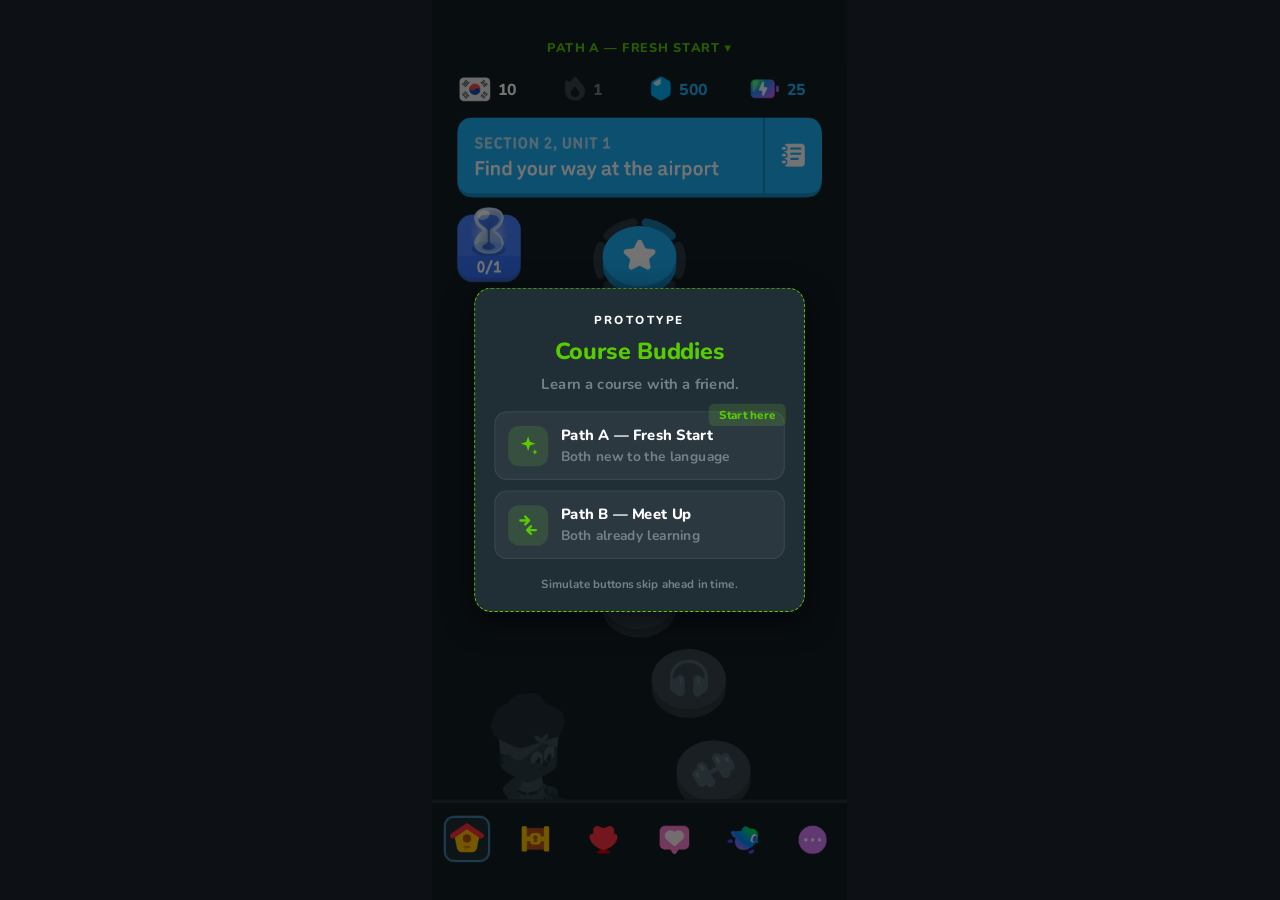
==== commit 733fa828: "Add files via upload prototype popup touch up" ====
--- a/prototype.html
+++ b/prototype.html
@@ -105,7 +105,7 @@
    stays one line at this width; no font, padding, icon or rhythm change. ---- */
 #intro { position: absolute; left: 0; top: 0; width: 393px; height: 852px; z-index: 30; display: none; background: rgba(0,0,0,0.55); }
 #intro.open { display: block; }
-#intro .card { position: absolute; left: 40px; right: 40px; top: 50%; transform: translateY(-50%); padding: 22px 18px 18px; border: 1.5px dashed var(--proto-frame); border-radius: 16px;
+#intro .card { position: absolute; left: 40px; right: 40px; top: 50%; transform: translateY(-50%); padding: 22px 18px 18px; border: 1.5px dashed var(--green-face); border-radius: 16px;
                background: var(--surface-raised); box-shadow: 0 8px 28px rgba(0,0,0,0.55); text-align: center; }
 #intro .tag { font-size: 11px; font-weight: var(--font-weight-bold); letter-spacing: 2px; color: var(--proto-frame); text-transform: uppercase; }
 #intro .ttl { margin-top: 8px; font-size: 22px; font-weight: var(--font-weight-bold); color: var(--green-face); }
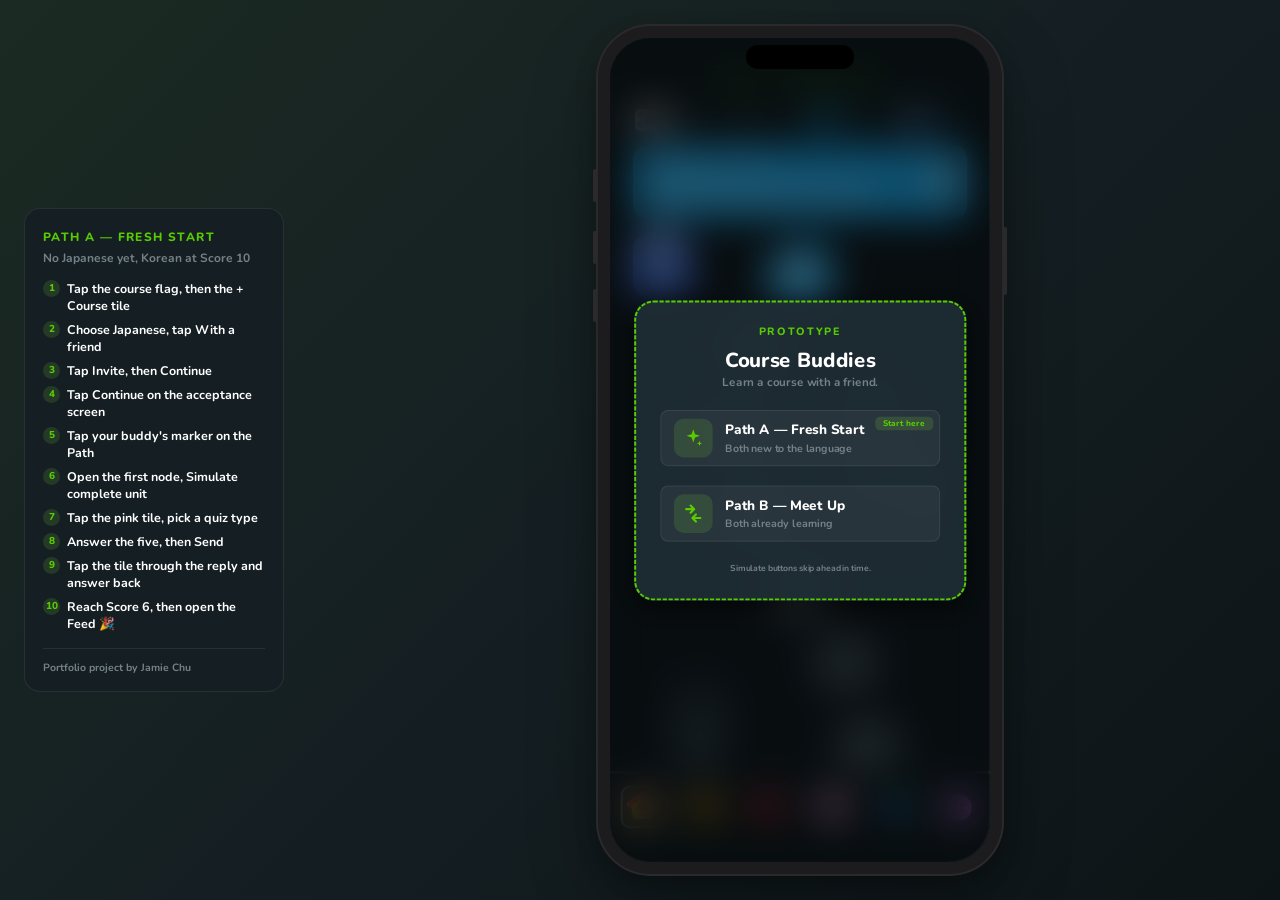
==== commit 43c53a44: "prototype portfolio version fix" ====
--- a/prototype.html
+++ b/prototype.html
@@ -21,8 +21,14 @@
 
 * { margin: 0; padding: 0; box-sizing: border-box; }
 
-html, body {
-  background: #0d1116;
+html { background: #0D1416; }
+body {
+  /* the framed page (Jamie, Sept 28): a dark diagonal gradient behind the
+     device — the middle stop is the app's own page token, the ends add
+     depth (a faint green cast easing into near-black); CR's treatment in
+     Duolingo hues. Flat #0D1416 below 430, where the app is full-bleed and
+     the page only shows in the safe-area insets. */
+  background: linear-gradient(135deg, #1B2A22 0%, #151F23 50%, #0D1416 100%);
   font-family: var(--font-family);
   -webkit-font-smoothing: antialiased;
   display: flex; align-items: center; justify-content: center;
@@ -30,7 +36,56 @@
 }
 
 /* ---- scale-to-fit wrapper: the ONLY place scaling happens ---- */
-#fit { position: relative; }
+#fit { position: relative; overflow: hidden; border-radius: calc(42px * var(--fit, 1)); background: #0D1116; }
+
+/* ---- DEVICE FRAME (Sept 28). The retired shell's bezel, moved into the
+   file that survives: index.html iframed this file and is gone, so the
+   frame lives here, OUTSIDE the stage — a sibling ring behind #fit, the
+   island over it, #fit itself rounded and clipping the way the shell's
+   .screen did. Every dimension is the shell's, scaled by --fit (the
+   shell scaled the whole phone with a transform; here #fit is sized to
+   the scaled stage and the ring follows it). Full-bleed at <= 430:
+   no rounding, no shadow, no notch — which is how the showcase's 393-wide
+   iframe sees it, so its own bezel is the only one visible.
+   The island is drawn shallow (top 8, 24 tall) to clear the picker's
+   label at y 37-53, as in the shell. ---- */
+#device { position: relative; }
+#device .bezel { position: absolute; inset: calc(-14px * var(--fit, 1)); border-radius: calc(56px * var(--fit, 1)); background: #1C1C1E;
+  box-shadow: 0 calc(30px * var(--fit, 1)) calc(70px * var(--fit, 1)) rgba(0, 0, 0, 0.30), 0 calc(8px * var(--fit, 1)) calc(22px * var(--fit, 1)) rgba(0, 0, 0, 0.18), inset 0 0 0 calc(2px * var(--fit, 1)) #2A2A2D; }
+#device .bezel::before { content: ""; position: absolute; left: calc(-3px * var(--fit, 1)); top: calc(150px * var(--fit, 1)); width: calc(3px * var(--fit, 1)); height: calc(34px * var(--fit, 1));
+  border-radius: calc(2px * var(--fit, 1)) 0 0 calc(2px * var(--fit, 1)); background: #2A2A2D; box-shadow: 0 calc(64px * var(--fit, 1)) 0 #2A2A2D, 0 calc(124px * var(--fit, 1)) 0 #2A2A2D; }
+#device .bezel::after { content: ""; position: absolute; right: calc(-3px * var(--fit, 1)); top: calc(210px * var(--fit, 1)); width: calc(3px * var(--fit, 1)); height: calc(70px * var(--fit, 1));
+  border-radius: 0 calc(2px * var(--fit, 1)) calc(2px * var(--fit, 1)) 0; background: #2A2A2D; }
+#fit .island { position: absolute; left: 50%; top: calc(8px * var(--fit, 1)); width: calc(112px * var(--fit, 1)); height: calc(24px * var(--fit, 1)); margin-left: calc(-56px * var(--fit, 1));
+  border-radius: calc(12px * var(--fit, 1)); background: #000; pointer-events: none; z-index: 2; }
+@media (max-width: 430px) {
+  html, body { background: #0D1416; }
+  #device .bezel, #fit .island { display: none; }
+  #fit { border-radius: 0; }
+}
+
+/* ---- DESKTOP HAPPY-PATH PANEL (Jamie, Sept 28; CR's .info-panel pattern).
+   Chrome OUTSIDE the stage: hidden by default, shown only from 1100px,
+   fixed at left 24 and 260 wide, with the device wrapper (body) padded 320
+   on the left so the phone centres in what remains; fit() subtracts the
+   same 320 from its width term. Below 1100 — including the showcase
+   iframe at exactly 393 × 852 — neither the panel nor the gutter exists.
+   Content re-renders on every applyPreset (path switch and Reset). ---- */
+#info { display: none; }
+@media (min-width: 1100px) {
+  body { padding-left: 320px; }
+  #info { display: block; position: fixed; left: 24px; top: 50%; transform: translateY(-50%); width: 260px;
+          max-height: calc(100vh - 48px); overflow-y: auto; scrollbar-width: none; box-sizing: border-box;
+          padding: 20px 18px 16px; border-radius: 16px; background: #151F23; border: 1px solid rgba(255,255,255,0.08);
+          color: var(--text-primary); font-family: var(--font-family); }
+  #info::-webkit-scrollbar { display: none; }
+}
+#info .ttl { font-size: 12px; font-weight: var(--font-weight-bold); letter-spacing: 1.4px; color: var(--green-face); text-transform: uppercase; line-height: 16px; }
+#info .state { margin-top: 5px; font-size: 12px; line-height: 16px; font-weight: var(--font-weight-body); color: var(--text-secondary); }
+#info ol { list-style: none; margin: 14px 0 0; padding: 0; counter-reset: step; }
+#info li { position: relative; padding-left: 24px; margin-top: 7px; font-size: 12.5px; line-height: 17px; font-weight: var(--font-weight-body); color: var(--text-primary); counter-increment: step; }
+#info li::before { content: counter(step); position: absolute; left: 0; top: 0; width: 17px; height: 17px; border-radius: 50%; background: rgba(120,201,60,0.16); color: var(--green-face); font-size: 10px; font-weight: var(--font-weight-bold); line-height: 17px; text-align: center; }
+#info .foot { margin-top: 16px; padding-top: 12px; border-top: 1px solid rgba(255,255,255,0.08); font-size: 10.5px; line-height: 14px; font-weight: var(--font-weight-body); color: var(--text-secondary); }
 .stage {
   position: absolute; top: 0; left: 0;
   width: 393px; height: 852px;
@@ -40,6 +95,10 @@
   overflow: hidden;
   color: var(--text-primary);
   font-weight: var(--font-weight-bold);
+  /* TOUCH CORRECTNESS, not affordance (Jamie, Sept 28): no grey iOS tap
+     flash over cropped assets; no double-tap zoom mid-walkthrough (pinch
+     and pan stay); text never selects on a long press */
+  -webkit-tap-highlight-color: transparent; touch-action: manipulation; -webkit-user-select: none; user-select: none;
 }
 
 /* ---- iOS safe area (status bar not reproduced — see notes) ---- */
@@ -90,7 +149,11 @@
    The accent inside is DUOLINGO GREEN (Jamie, final): neither this popup
    nor the picker ever sits next to app green — the popup precedes every
    app screen and the picker lives in the top bar — so green is the honest
-   brand accent for demo chrome. Title, the "Start here" pill (CR's
+   brand accent for demo chrome. The FRAME is green too (Jamie, Sept 17):
+   this is the one piece of chrome that never sits on a pink surface, so
+   the white-frame rule (a frame that must work on both pink and dark)
+   doesn't bind it; the out-of-scope popup and the simulate controls stay
+   white because they do sit on pink. Title, the "Start here" pill (CR's
    "Recommended" treatment: a translucent accent pill, ~11px accent text,
    the row's top-right) and the icons in green. One line per line: title
    "Path A — Fresh Start" / "Path B — Meet Up", subtitle the scenario. The
@@ -103,23 +166,53 @@
    narrowest at which Path A's title clears the right-aligned "Start here"
    pill by 4 (the row's 1.5 border counts); 313 would overlap by 15. The subtitle was shortened to "Learn a course with a friend." so it
    stays one line at this width; no font, padding, icon or rhythm change. ---- */
-#intro { position: absolute; left: 0; top: 0; width: 393px; height: 852px; z-index: 30; display: none; background: rgba(0,0,0,0.55); }
+/* INTRO POPUP, rebuilt Sept 28 against CR_Example_Scenario_Popup_Intro
+   (measured at 1.8168 px/CSS; Jamie's analysis round). What changed and
+   why: the type scale was compressed (22:14:14:13:11 against CR's
+   21:14:12:11:8.6), the air sat in the wrong places (title->subtitle 18
+   where CR has 11; rows 10 apart where CR has 20), five green things so
+   nothing was the accent, rows taller than CR's carrying smaller tiles, a
+   pill louder than the subtitle, and an opaque card on a flat dim where
+   CR's is translucent over a blurred app. Now: card 343 (25 margins,
+   CR's 24.8) radius 20, the frame an SVG rect so the dash pattern is
+   CR's 4.4 on / 1.7 off at 2 px; the dim blurs the app and the card is
+   90% opaque (blur 20); title 21 WHITE (green stays on the tag, tiles, pill and
+   frame — Jamie, Sept 28), subtitle 12, row sub 11, note 9, pill 8.5 in
+   a 14-tall pill; rhythm: tag cap 29 below the frame, tag->title 19,
+   title->sub 11, sub->rows 25, rows 58 tall inset 27 and 20 apart at
+   radius 8, tiles 40 at radius 10 inset 13, last row->note 24, note->
+   frame 30. Margins derived from Nunito's metrics (cap 0.705 em, normal
+   line box 1.364 em) so the INK lands at those distances. Card width:
+   built at 343 for Jamie to judge inside the bezel; 313 is the fallback. */
+#intro { position: absolute; left: 0; top: 0; width: 393px; height: 852px; z-index: 30; display: none; background: rgba(0,0,0,0.55);
+         -webkit-backdrop-filter: blur(20px); backdrop-filter: blur(20px); }   /* 20, CR's strength (Sept 28): at 8 the path behind still competed with the card */
 #intro.open { display: block; }
-#intro .card { position: absolute; left: 40px; right: 40px; top: 50%; transform: translateY(-50%); padding: 22px 18px 18px; border: 1.5px dashed var(--green-face); border-radius: 16px;
-               background: var(--surface-raised); box-shadow: 0 8px 28px rgba(0,0,0,0.55); text-align: center; }
-#intro .tag { font-size: 11px; font-weight: var(--font-weight-bold); letter-spacing: 2px; color: var(--proto-frame); text-transform: uppercase; }
-#intro .ttl { margin-top: 8px; font-size: 22px; font-weight: var(--font-weight-bold); color: var(--green-face); }
-#intro .sub { margin: 6px 0 16px; font-size: 14px; font-weight: var(--font-weight-body); color: var(--text-secondary); }
-#intro .row { position: relative; display: flex; align-items: center; gap: 12px; text-align: left; padding: 12px 12px; border-radius: 12px; background: rgba(255,255,255,0.05); border: 1.5px solid rgba(255,255,255,0.08); cursor: pointer; margin-top: 10px; }
-#intro .row .ico { width: 38px; height: 38px; border-radius: 10px; background: rgba(120,201,60,0.16); display: flex; align-items: center; justify-content: center; flex: none; }
+#intro .card { position: absolute; left: 25px; right: 25px; top: 50%; transform: translateY(-50%); padding: 25px 27px 27px; border-radius: 20px;
+               background: rgba(35,46,53,0.9); background: color-mix(in srgb, var(--surface-raised) 90%, transparent);
+               box-shadow: 0 8px 28px rgba(0,0,0,0.55); text-align: center; }
+#intro .frame { position: absolute; inset: 0; width: 100%; height: 100%; pointer-events: none; overflow: visible; }   /* the dashed frame: stroke 2 centred 1 in from the card's edge, dasharray 4.4 1.7, radius 19 (= 20 - 1) */
+#intro .frame rect { fill: none; stroke: var(--green-face); stroke-width: 2; stroke-dasharray: 4.4 1.7; }
+#intro .tag { font-size: 11px; font-weight: var(--font-weight-bold); letter-spacing: 2px; color: var(--green-face); text-transform: uppercase; }   /* green (Sept 28): CR's arrangement — the accent on the tag, the title white; it was white before, the title green */
+#intro .ttl { margin-top: 8px; font-size: 21px; font-weight: var(--font-weight-bold); color: var(--text-primary); }
+#intro .sub { margin: 0 0 21px; font-size: 12px; font-weight: var(--font-weight-body); color: var(--text-secondary); }
+#intro .row { position: relative; display: flex; align-items: center; gap: 13px; text-align: left; padding: 0 8px 0 13px; height: 58px; box-sizing: border-box; border-radius: 8px; background: rgba(255,255,255,0.05); border: 1.5px solid rgba(255,255,255,0.08); cursor: pointer; }
+#intro .row .txt { flex: 1; min-width: 0; }
+#intro .row + .row { margin-top: 20px; }
+#intro .row .ico { width: 40px; height: 40px; border-radius: 10px; background: rgba(120,201,60,0.16); display: flex; align-items: center; justify-content: center; flex: none; }
 #intro .row .ico svg { display: block; }
-#intro .row .t { font-size: 14px; font-weight: var(--font-weight-bold); color: var(--text-primary); white-space: nowrap; }   /* 14: "Path A — Fresh Start" beside the pill */
-#intro .row .s { font-size: 13px; font-weight: var(--font-weight-body); color: var(--text-secondary); margin-top: 2px; white-space: nowrap; }
-/* a TAG stuck on the tile's top-right corner (Jamie, Sept 15): hugs the
-   corner over the row's border, small radius; sits high enough that its
-   bottom clears the title's cap line, which frees the title's width */
-#intro .row .pill { position: absolute; right: -2px; top: -8px; padding: 3px 10px; border-radius: 5px; background: rgba(120,201,60,0.18); color: var(--green-face); font-size: 11px; font-weight: var(--font-weight-bold); }
-#intro .note { margin-top: 16px; font-size: 11px; font-weight: var(--font-weight-body); color: var(--text-secondary); line-height: 1.4; }
+#intro .row .t { font-size: 14px; font-weight: var(--font-weight-bold); color: var(--text-primary); white-space: nowrap; }
+#intro .row .s { font-size: 11px; font-weight: var(--font-weight-body); color: var(--text-secondary); margin-top: 2px; white-space: nowrap; }
+/* the "Start here" pill INSIDE the row at its top-right corner — CR's
+   arrangement (Jamie, Sept 28, corrected): its box 7 below the row's top
+   edge and 8 from its right, the title's line below it. Offsets are from
+   the row's OUTER edge (the 1.5 border is inside the padding box). As in
+   CR the pill's bottom (row top + 21) sits below the title's cap top
+   (+15.1) — 5.9 here, 3.8 in CR — and they coexist by horizontal
+   separation: the pill starts 11 to the right of the title's ink (CR
+   ~40). The Sept 15/17 corner-straddling placement was a fix for a
+   collision a 21-tall pill and larger type caused. */
+#intro .row .pill { position: absolute; right: 6.5px; top: 5.5px; padding: 0 8px; height: 14px; line-height: 14px; border-radius: 5px; background: rgba(120,201,60,0.18); color: var(--green-face); font-size: 8.5px; font-weight: var(--font-weight-bold); letter-spacing: 0.3px; }
+#intro .note { margin-top: 21px; font-size: 9px; font-weight: var(--font-weight-body); color: var(--text-secondary); line-height: 1.4; }
 
 /* ---- scenario picker: demo chrome, lives inside the phone frame ---- */
 #scenariobar {
@@ -132,34 +225,51 @@
   color: var(--green-face); text-transform: uppercase;
 }
 #scenariobar span::after { content: " \25BE"; }
+/* THE PICKER MENU (rebuilt Sept 28, Jamie: "it isn't a menu"). A real
+   dropdown hangs from its trigger: full width, one surface with the bar
+   (same background, no gap, square corners), a 1 px edge and the build's
+   one blurred shadow at its bottom. Measured off
+   CR_Example_Scenario_Top_Nav_Dropdown at 1.7608 px/CSS (its 692 px
+   screen width): label at x 20, cap 7.4; rows x 12-381, 58 tall, 8 apart,
+   ~8 radius, EVERY row a card (a fill against the panel, a hairline),
+   the selected one the accent wash + border + check; title cap 10.5
+   (15 px), subtitle cap 7.4 (10.5 px -> 11 here, Nunito's x-height), title
+   42.5 from the row's edge, glyph centred 21 in; divider the row's width;
+   Reset 43 tall; 12 under it. Kept from what was settled: the label, both
+   rows with their tiles (28 here, the popup's icons), the divider, Reset
+   with the refresh, green on the bar's title and the selected row only.
+   Deviations from CR: cards are LIGHTER than the panel (CR's are darker;
+   under a page-colour bar the Duolingo idiom is a raised card); the tile
+   is 28 wide where CR's glyph is bare, so the title sits at 50 from the
+   row's edge, 7.5 right of CR's 42.5. */
 #dropdown {
-  position: absolute; top: 59px; left: 8px; width: 377px; z-index: 21;
-  background: #1E2831; border-radius: 14px; padding: 10px; display: none;
-  box-shadow: 0 8px 28px rgba(0,0,0,0.55);
-  max-height: 760px; overflow-y: auto; box-sizing: border-box;   /* scrolls: two preset groups, every state an entry until the final collapse */
+  position: absolute; top: 59px; left: 0; width: 393px; z-index: 21;
+  background: var(--surface-page); padding: 15px 0 12px; display: none;
+  border-bottom: 1px solid rgba(255,255,255,0.08);
+  box-shadow: 0 8px 28px rgba(0,0,0,0.55); box-sizing: border-box;
 }
 #dropdown.open { display: block; }
-#dropdown .hd { font-size: 11px; letter-spacing: 1.2px; color: var(--text-secondary);
-                text-transform: uppercase; padding: 4px 8px 8px; }
-#dropdown .row { display: flex; align-items: center; gap: 10px; padding: 9px 10px;
-                 border-radius: 10px; cursor: pointer; }
+#dropdown .hd { font-size: 10.5px; line-height: 14px; letter-spacing: 1.6px; color: var(--text-secondary);
+                text-transform: uppercase; padding: 0 20px; margin-bottom: 9px; }
+#dropdown .row { display: flex; align-items: center; gap: 10px; margin: 0 12px 8px; padding: 0 14px 0 12px; height: 58px; box-sizing: border-box;
+                 border-radius: 9px; background: #1E2831; border: 1.5px solid rgba(255,255,255,0.08); cursor: pointer; }
 /* Demo chrome, outside the fiction: behaves like normal UI, hover included.
    The no-hover rule applies to app surfaces only. */
-#dropdown .row:hover { background: rgba(255,255,255,0.05); }
-/* the CR treatment in Duolingo green (CR_Example_Scenario_Top_Nav_Dropdown):
-   only the SELECTED row is tinted — a translucent wash of the accent, a
-   matching border, the check in the accent; every other row neutral. The
-   picker is a demo control in the phone's top bar on one surface, not
-   dashed chrome. */
-#dropdown .row { border: 1.5px solid transparent; }
-#dropdown .row.on   { background: rgba(120,201,60,0.16); border-color: rgba(120,201,60,0.6); }
-#dropdown .row .t { font-size: 14px; color: var(--text-primary); }
-#dropdown .row .s { font-size: 12px; font-weight: var(--font-weight-body); color: var(--text-secondary); }
-#dropdown .row .tick { margin-left: auto; color: var(--green-face); font-size: 15px; }
-#dropdown .row .ico { width: 32px; height: 32px; border-radius: 9px; background: rgba(120,201,60,0.14); display: flex; align-items: center; justify-content: center; flex: none; color: var(--text-secondary); }   /* the popup's icons, so both surfaces name the same things the same way; Reset's refresh as CR's */
+@media (hover: hover) { #dropdown .row:hover { background: #243039; } }   /* pointer devices only: on touch a hover state would stick to the last tapped row */
+/* the CR treatment in Duolingo green: only the SELECTED row is tinted — a
+   translucent wash of the accent over the panel, a matching border, the
+   check in the accent; every other row a neutral card. The picker is a
+   demo control in the phone's top bar, not dashed chrome. */
+#dropdown .row.on { background: rgba(120,201,60,0.16); border-color: rgba(120,201,60,0.6); }
+@media (hover: hover) { #dropdown .row.on:hover { background: rgba(120,201,60,0.16); } }
+#dropdown .row .t { font-size: 15px; line-height: 19px; color: var(--text-primary); }
+#dropdown .row .s { font-size: 11px; line-height: 14px; margin-top: 1px; font-weight: var(--font-weight-body); color: var(--text-secondary); }
+#dropdown .row .tick { margin-left: auto; color: var(--green-face); display: block; flex: none; }   /* a drawn check, as CR's: 11.4 of ink, its right edge 16 from the row's (a text glyph carried a 4 px side bearing) */
+#dropdown .row .ico { width: 28px; height: 28px; border-radius: 8px; background: rgba(120,201,60,0.14); display: flex; align-items: center; justify-content: center; flex: none; color: var(--text-secondary); }   /* the popup's icons, so both surfaces name the same things the same way; Reset's refresh as CR's */
 #dropdown .row .ico svg { display: block; }
 #dropdown .row.todo .t { color: var(--text-secondary); }
-#dropdown .sep { height: 1px; background: rgba(255,255,255,0.1); margin: 8px 6px; }
+#dropdown .row.reset { height: 43px; margin-bottom: 0; }
+#dropdown .sep { height: 1px; background: rgba(255,255,255,0.1); margin: 0 12px 8px; }
 
 /* ---- Korean lapsed path: flat body, live chrome ---- */
 /* Korean lapsed path. The asset is the whole uncropped screenshot; the
@@ -182,6 +292,13 @@
 #feed { position: absolute; left: 0; top: 0; width: 393px; height: 757px; overflow: hidden;
         display: none; z-index: 1; background: var(--surface-page); }
 #feed img { position: absolute; left: 0; top: 0; display: block; }
+/* the promo post sits in a slot window over the composite — first slot
+   (covering the score post) or second, by state; a second window onto the
+   plate carries the next post below it. Geometry: FEED.slots, layoutFeed() */
+#feed .win.slot { z-index: 2; left: 0; width: 393px; }
+#feed .promo { position: absolute; left: 0; top: 0; height: auto; }   /* width set by ink (sizeByInk); inert — the CTA hit below is the only pointer */
+#feed .pwin .hit.cta { position: absolute; cursor: pointer; }
+#feed .body { position: absolute; left: 0; top: 0; width: 393px; height: 396px; overflow: hidden; }   /* through the first post's divider; the composite below is clipped */
 #feed .plate { width: 391.93px; height: auto; }
 #feed .win { position: absolute; left: 0; top: 0; overflow: hidden; }
 .stage.feed .topchrome, .stage.feed .stat { display: none; }
@@ -666,6 +783,165 @@
                     box-shadow: 0 4px 0 rgba(255,255,255,0.74); display: flex; align-items: center; justify-content: center; cursor: pointer; }
 #milestone .more { position: absolute; left: 0; width: 393px; top: 752px; text-align: center; font-size: 15px; font-weight: var(--font-weight-bold);
                    letter-spacing: var(--tracking-caps); color: var(--white-face); cursor: pointer; line-height: 20px; }
+
+/* THE PROFILE NAV opens a HALF SHEET, not the profile (Jamie, Sept 17;
+   Profile_Nav_Reference): four destinations above the bottom nav — Profile,
+   Kana, Video Call, Practice — the crop used whole (616 px = 393 CSS ->
+   1.567x). Profile is the first row and goes to the profile page; the
+   other three are forks with the out-of-scope popup, each anchored BELOW
+   its own row so the Profile row is never covered. The scrim closes it. */
+#profnav { position: absolute; left: 0; top: 0; width: 393px; height: 757px; z-index: 12; display: none; background: rgba(0,0,0,0.55); }
+#profnav.open { display: block; }
+#profnav .sheet { position: absolute; left: 0; bottom: 0; width: 393px; }
+#profnav .sheet img { display: block; width: 393px; height: auto; }
+#profnav .rows { position: absolute; left: 0; top: 0; width: 393px; height: 100%; }
+#profnav .prow { position: absolute; left: 0; width: 393px; height: 25%; cursor: pointer; }
+#profnav .prow[data-k="profile"] { top: 0; } #profnav .prow[data-k="kana"] { top: 25%; } #profnav .prow[data-k="video"] { top: 50%; } #profnav .prow[data-k="practice"] { top: 75%; }
+/* COURSE SELECTION from the profile side: ONLY WITH A FRIEND, before and
+   after a course is selected, as the FILLED primary — it is the primary
+   action there. Built in CSS at the primary slot (the CONTINUE art has its
+   label baked). Dimmed until a course is selected, like CONTINUE. From the
+   course menu both CTAs stay exactly as they are. */
+#coursesel.single .pri-art, #coursesel.single .hit.cont, #coursesel.single .grp, #coursesel.single .hit.wf { display: none; }
+#coursesel .wfpri { display: none; position: absolute; left: 16.06px; top: 694.23px; width: 362.67px; height: 48.33px; border-radius: 14px; background: var(--green-face); box-shadow: 0 4px 0 #58A522;
+                    text-align: center; line-height: 48.33px; font-size: 15px; font-weight: var(--font-weight-bold); letter-spacing: var(--tracking-caps); color: var(--white-face); cursor: pointer; }
+#coursesel.single .wfpri { display: block; }
+#coursesel.single.sel-none .wfpri { background: var(--border-subtle); box-shadow: none; color: var(--cta-label-disabled); cursor: default; }
+/* PROFILE PAGE (portfolio round, Sept 17). A surface: dark page, top-
+   aligned, scrolls; reachable from the profile nav tab from beat 1 in
+   both paths (no walkthrough beat goes there — it's discoverable, one of
+   the entry points reviewers asked about). Built from the three captures
+   as plates (728 px = 393 CSS, so srcset 1.852x): pt-1 from under the
+   status bar to just above OVERVIEW; pt-2 from OVERVIEW through the
+   Friend Streaks row; our COURSE BUDDIES section; pt-3 from SUPER FAMILY
+   to the bottom. The bottom nav is the app's own. OVERVIEW: STREAK and
+   COURSE SCORE are live from the model (plated over the capture's
+   numbers); LEAGUE and XP stay at the captured values — STATED DEVIATION:
+   they aren't modelled and inventing numbers is worse than static ones.
+   The selected profile tab is a CSS box behind the icon (no captured
+   selected-state asset for that tab). */
+#profile { position: absolute; left: 0; top: 0; width: 393px; height: 757px; z-index: 9; display: none; background: var(--surface-page); overflow: hidden; }
+#profile.open { display: block; }
+#profile .scroll { position: absolute; left: 0; top: 59px; width: 393px; height: 698px; overflow-y: auto; overflow-x: hidden; }
+#profile .plate { position: relative; width: 393px; overflow: hidden; }
+#profile .plate > img { position: absolute; left: 0; width: 393px; height: auto; display: block; }   /* the capture only — the live overlays' own imgs must not inherit the offset */
+#profile .plate.a { height: 631px; }  #profile .plate.a > img { top: -59px; }      /* CSS 59-690 of pt-1 */
+#profile .plate.b { height: 221.6px; } #profile .plate.b > img { top: -124px; }    /* CSS 124-345.6 of pt-2: OVERVIEW + Friend Streaks */
+#profile .plate.c { height: 465px; }  #profile .plate.c > img { top: -292px; }     /* CSS 292-757 of pt-3: SUPER FAMILY to the end */
+#profile .live { position: absolute; top: 33px; height: 24px; background: var(--surface-page); display: flex; align-items: center; gap: 6px; font-size: 15px; font-weight: var(--font-weight-bold); color: var(--text-primary); }
+#profile .live.streak { left: 50px; width: 96px; padding-left: 2.9px; }             /* over "21 days" (pt-2 x 52.9-113.9, y 159-177) */
+#profile .live.score { left: 192px; width: 90px; padding-left: 3px; }               /* over the flag + "10" (pt-2 x 195-242) */
+#profile .live.score img { display: block; height: 17px; width: auto; border-radius: 2px; }
+/* Otis is NOT shown in Friend Streaks (Jamie, Sept 17): his captured avatar
+   there is covered with a dashed + so the row reads as empty — a friend
+   streak AND a course buddy is a question the feature doesn't answer */
+#profile .fscover { position: absolute; left: 92px; top: 160px; width: 66px; height: 66px; border-radius: 50%; background: var(--surface-page); box-shadow: 14px 12px 0 -8px var(--surface-page); }   /* his disc and, via the offset shadow, the check badge at the disc's bottom-right; centre (125, 193) in the plate = (125, 317) on the page */
+#profile .fsslot { position: absolute; left: 99px; top: 167px; width: 52px; height: 52px; }
+/* the COURSES row reads the model, not the capture: A before the invite
+   Korean only, after it Korean + Japanese (the course is added at INVITE,
+   the moment WITH A FRIEND adds it); B Japanese only */
+#profile .courses { position: absolute; left: 18px; top: 296px; width: 70px; height: 26px; background: var(--surface-page); display: flex; align-items: center; gap: 6px; padding-left: 4px; box-sizing: border-box; }
+#profile .courses img { display: block; height: 17px; width: auto; border-radius: 2px; }
+/* THE PROFILE PROMO TAKES THE APP'S PROMO SLOT (Jamie, Sept 28): the page has
+   one promo slot — the blue "Earn new suits by doing lessons!" card at the
+   top of pt-1. Ours takes it over while no pair exists (and no invite is
+   out, as built); the blue card returns once a pair exists. Not a second
+   promo, not a new position.
+   The blue card in pt-1 (file px / 1.8524): face x 44.25-678.87, top edge
+   887 (a highlight row), a 1 px dark-blue outline at cols 43 and 680 and
+   row 1216 -> CSS face 23.89-366.48 (342.59 wide), top 478.8, outline
+   bottom 657.0. The cover is page colour (the profile's own precedent:
+   .fscover, .live) over the card's full box with 4 px of margin a side,
+   19-372 x 474.8-661.3, page coords; plate a's img sits at -59, so
+   plate-local = page - 59. Nothing else of the capture lies inside it
+   (ADD FRIENDS ends at 461.6, OVERVIEW starts at 695).
+   The pink card is placed by INK at the face's left and top edge and
+   sized WIDTH-DRIVEN to the slot: the slot's width (24 margins) is a
+   property of the slot, the card's height follows its content. Ink
+   519.25 x 249.25 asset px -> 342.59 x 164.45. That leaves it 13.75
+   shorter than the blue card, so plate a is cut 13.75 shorter in the
+   no-pair state and OVERVIEW keeps the captured 38 under the card instead
+   of a hole; plate b's overlays are plate-relative and don't move.
+   Stated consequence: at the slot's width the card's type and CTA render
+   ~7% smaller than the app's promo type (Jamie's asset was cut for a
+   wider card); re-cutting is hers if it matters.
+   TAPS: only GET STARTED (-> course selection, profile origin) and the X
+   (dismisses for the session: the blue card returns; Reset restores).
+   The rest of the card is inert. Hit boxes from the asset, at the card's
+   0.65978 CSS/asset px: the CTA's white face + 3D edge x 28-493, y
+   156-223; the X glyph at (486-497, 15-30), given a 40 x 32 corner box. */
+#profile .plate.a .pslot { display: none; }
+#profile.nopair .plate.a .pslot { display: block; }
+#profile.nopair .plate.a { height: 617.25px; }
+#profile .pslot .pcover { position: absolute; left: 19px; top: 415.8px; width: 353px; height: 186.5px; background: var(--surface-page); }   /* the blue card's FULL box (outline incl.: 23.2-367.7 x 478.8-657.0) grown 4 px a side (Jamie, Sept 28: a hairline of the card's right/bottom edge showed past a sub-pixel margin); occlusion is the cover's job, the pink card is content on top */
+#profile .pslot .promo { position: absolute; left: 23.89px; top: 419.8px; height: auto; }   /* width by ink (sizeByInk) */
+#profile .pslot .hit { position: absolute; cursor: pointer; }
+#profile .pslot .hit.pcta { left: 42.36px; top: 522.72px; width: 306.80px; height: 44.21px; }
+#profile .pslot .hit.px { left: 326.48px; top: 419.8px; width: 40px; height: 32px; }
+/* COURSE BUDDIES, BELOW Friend Streaks (Jamie, Sept 17): the registry
+   recommends above and flags it unsettled; below is the more defensible
+   call — the page is ordered roughly by how established each feature is,
+   and a new section at the top reads as a product claim rather than a
+   layout choice. Copies Friend Streaks exactly: caps header with MANAGE
+   right-aligned in blue, then a row of 52-dia circles at the captured
+   pitch (centres 57, 128, 200, 272, 344) — avatars first, dashed +
+   placeholders for empty slots. ONE badge corner (bottom-right), the
+   page's own convention: the pending mark while an invite is out, the
+   course flag once paired — never both. Taps: + -> course selection with
+   the profile origin; Otis pending -> the manage page; Otis paired -> the
+   Co-Learning View; MANAGE -> the manage page. */
+/* geometry from the captures (grid read, Sept 17): the section header's
+   ink starts at x 24 like FRIEND STREAKS / SUPER FAMILY; MANAGE is
+   cropped from pt-3's own SUPER FAMILY header (manage-label), its ink
+   305-363 on the header's line; the placeholders are ONE cropped asset (friend-streak-placeholder,
+   the Friend Streaks row's own dashed +) at the row's 52 dia and centres */
+#profile .buddies { padding: 74px 0 61px; }   /* the captured rhythm: 80 from the row above's circles to this header's ink, and 80 from our circles to SUPER FAMILY's ink (pt-3) */
+#profile .buddies .sh { position: relative; height: 18px; font-size: 13px; font-weight: var(--font-weight-bold); letter-spacing: var(--tracking-caps); text-transform: uppercase; color: var(--text-secondary); }
+#profile .buddies .sh > span:first-child { position: absolute; left: 24px; top: 0; }
+#profile .buddies .sh .manage { position: absolute; left: 301px; top: -2px; height: auto; cursor: pointer; }   /* the crop's ink top on the header's cap line (pt-3: both at y 305); the crop carries a 5px margin */
+#profile .buddies .slots { position: relative; height: 62px; margin-top: 16px; }
+#profile .buddies .slot { position: absolute; top: 4px; width: 52px; height: 52px; border-radius: 50%; cursor: pointer; }
+#profile .buddies .slot.empty img, #profile .fsslot img { display: block; width: 60px; height: 60px; margin: -4px 0 0 -4px; }   /* the crop is 60 CSS with the ring's antialias margin; the ring itself is 52 */
+#profile .buddies .slot img.av { display: block; width: 52px; height: 52px; clip-path: circle(26px at 26px 26px); }
+#profile .buddies .slot img.pend { display: block; width: 52px; height: auto; }          /* otis-pending-invite-icon: his avatar with the pending mark baked at the corner */
+#profile .buddies .slot .flag { position: absolute; right: -4px; bottom: -4px; width: 22px; height: 22px; border-radius: 50%; background: var(--surface-page); display: flex; align-items: center; justify-content: center; }
+#profile .buddies .slot .flag img { display: block; height: 12px; width: auto; border-radius: 2px; }
+#nav .tabbox { position: absolute; width: 44px; height: 44px; border-radius: 12px; border: 2px solid var(--blue-face); box-sizing: border-box; }
+
+/* MANAGE PAGE (Sept 17), from manage-friend-streak-page's structure: a
+   coloured header (pink, X left, title "Course Buddies"), the hero
+   (course-buddy-invite-page-header), then "Your buddies" with EDIT
+   right-aligned — page and section deliberately NOT both titled Course
+   Buddies (the streak page's "Streak" / "Friend Streaks" are different
+   scopes; ours has no broader area) — and the rows: Otis with his state
+   line, then "Invite a buddy" rows (buddy is the user-facing term) with
+   the dashed + icon. EDIT flips to DONE and each occupied row gains a
+   remove control; removing Otis returns the row to empty and clears the
+   pair. An "Invite a buddy" row -> course selection with the manage
+   origin. */
+#manage { position: absolute; left: 0; top: 0; width: 393px; height: 852px; z-index: 11; display: none; background: var(--surface-page); overflow: hidden; }
+#manage.open { display: block; }
+/* ONE asset for the whole banner, nav strip included (Jamie, Sept 17:
+   buddy-invite-header-wo-nav, 616 px = 393 CSS, 250 tall), the X and title
+   drawn over it — one continuous pink by construction */
+#manage .hdr { position: relative; height: 250px; background: #F781CB; overflow: hidden; }
+#manage .hdr .mbanner { position: absolute; left: 0; top: 0; width: 393px; height: auto; }   /* "mbanner", not "banner": .banner is the path's unit banner (z-index 3) and would sit over the X — a class collision like .ring/.days */
+#manage .hdr .qx { position: absolute; left: 16.6px; top: 75px; width: 23px; height: 23.3px; cursor: pointer; z-index: 2; }
+#manage .hdr .title { position: absolute; left: 60px; right: 60px; top: 74px; height: 26px; line-height: 26px; text-align: center; font-size: 19px; font-weight: var(--font-weight-bold); color: var(--white-face); z-index: 2; }
+#manage .sec { display: flex; justify-content: space-between; align-items: center; padding: 22px 16.7px 12px; font-size: 20px; font-weight: var(--font-weight-bold); color: var(--text-primary); }
+#manage .sec .edit { font-size: 13px; letter-spacing: var(--tracking-caps); text-transform: uppercase; color: var(--cta-label-blue); cursor: pointer; }
+#manage .list { margin: 0 16.7px; border: 2px solid var(--border-subtle); border-radius: 16px; overflow: hidden; }
+#manage .row { display: flex; align-items: center; gap: 14px; height: 64px; padding: 0 16px; border-top: 2px solid var(--border-subtle); cursor: pointer; }
+#manage .row:first-child { border-top: none; }
+#manage .row .av { width: 44px; height: 44px; border-radius: 50%; flex: none; }
+#manage .row .av img { display: block; width: 44px; height: 44px; clip-path: circle(22px at 22px 22px); }
+#manage .row .av.add img { display: block; width: 44px; height: 44px; }   /* the same cropped placeholder, at the row's avatar size */
+#manage .row .nm { font-size: 17px; font-weight: var(--font-weight-bold); color: var(--text-primary); }
+#manage .row .st { font-size: 14px; font-weight: var(--font-weight-bold); color: var(--text-secondary); margin-top: 2px; }
+#manage .row.invite .nm { color: var(--text-secondary); }
+#manage .row .rm { margin-left: auto; width: 22px; height: 22px; border-radius: 50%; background: #FF4B4B; display: none; align-items: center; justify-content: center; flex: none; }
+#manage .row .rm::before { content: ""; width: 10px; height: 2.5px; background: var(--white-face); border-radius: 2px; }
+#manage.editing .row.otis .rm { display: flex; }
 
 /* CO-LEARNING VIEW (stage 2, Sept 15; §8, registry §5). NOT a quiz
    screen (Jamie): a SURFACE you return to and read, in the streak menu's
@@ -778,7 +1054,7 @@
 #colearn .ov .st .cardico svg { display: block; }
 #colearn .badges { display: flex; gap: 12px; }
 #colearn .badges img { display: block; width: 74.7px; height: 74.7px; }
-#colearn .end { margin: 64px 0 0; text-align: center; font-size: 12px; font-weight: var(--font-weight-bold); letter-spacing: var(--tracking-caps); text-transform: uppercase; color: var(--text-secondary); }
+#colearn .end { cursor: pointer; margin: 64px 0 0; text-align: center; font-size: 12px; font-weight: var(--font-weight-bold); letter-spacing: var(--tracking-caps); text-transform: uppercase; color: var(--text-secondary); }
 
 /* THE APP'S BLUE CTA (cta-blue.png measured: 364 x 56 with its edge, blue
    (28,161,236) container-read = the app's #1CB0F6; label white caps) —
@@ -1094,8 +1370,9 @@
 </style>
 </head>
 <body>
-
-<div id="fit"><div class="stage" id="stage">
+<aside id="info" aria-label="Happy path"><div class="ttl"></div><div class="state"></div><ol></ol><div class="foot">Portfolio project by Jamie Chu</div></aside>
+
+<div id="device"><div class="bezel"></div><div id="fit"><div class="stage" id="stage">
 
   <div class="scroller" id="scroller"><div class="path" id="path"></div></div>
   <div id="feed"></div>
@@ -1140,6 +1417,20 @@
     <div class="share"><svg viewBox="0 0 24 24" width="22" height="22" fill="none" stroke="#1CB0F6" stroke-width="2.2" stroke-linecap="round" stroke-linejoin="round"><path d="M12 15V4M8 8l4-4 4 4"/><path d="M5 12v6a2 2 0 0 0 2 2h10a2 2 0 0 0 2-2v-6"/></svg></div>
     <div class="qcta"><div class="lab">CONTINUE</div></div>
     <div class="more">MORE ABOUT SCORE</div></div>
+  <div id="profnav"><div class="sheet"><img srcset="assets/profile-menu-halfsheet.png 1.567x" alt="">
+    <div class="rows"><div class="prow" data-k="profile"></div><div class="prow" data-k="kana"></div><div class="prow" data-k="video"></div><div class="prow" data-k="practice"></div></div></div></div>
+  <div id="profile"><div class="scroll">
+      <div class="plate a"><img srcset="assets/profile-page-pt-1.png 1.852x" alt=""><div class="courses"></div>
+        <div class="pslot"><div class="pcover"></div><img class="promo" src="assets/course-buddies-profile-promo.png" alt=""><div class="hit pcta"></div><div class="hit px"></div></div></div>
+      <div class="plate b"><img srcset="assets/profile-page-pt-2.png 1.852x" alt="">
+        <div class="live streak"><span class="v"></span></div><div class="live score"><img alt=""><span class="v"></span></div>
+        <div class="fscover"></div><div class="fsslot"><img srcset="assets/friend-streak-placeholder.png 1.852x" alt=""></div></div>
+      <div class="buddies"><div class="sh"><span>Course buddies</span><img class="manage" srcset="assets/manage-label.png 1.852x" alt=""></div><div class="slots"></div></div>
+      <div class="plate c"><img srcset="assets/profile-page-pt-3.png 1.852x" alt=""></div>
+    </div></div>
+  <div id="manage"><div class="hdr"><img class="mbanner" srcset="assets/buddy-invite-header-wo-nav.png 1.567x" alt=""><img class="qx" srcset="assets/close-x-white.png 3x" alt=""><div class="title">Course Buddies</div></div>
+    <div class="sec"><span class="t">Your buddies</span><span class="edit">Edit</span></div>
+    <div class="list"></div></div>
   <div id="colearn">
     <div class="scroll">
       <div class="hdr"><img class="qx" srcset="assets/close-x-white.png 3x" alt="">
@@ -1203,18 +1494,18 @@
 
   <div id="oos"><svg class="frame"><path fill="var(--surface-raised)" stroke="var(--proto-frame)" stroke-width="1.5" stroke-dasharray="5 4" stroke-linejoin="round"/></svg><div class="tag">PROTOTYPE</div><div class="msg"></div></div>
 
-  <div id="intro"><div class="card"><div class="tag">PROTOTYPE</div><div class="ttl">Course Buddies</div><div class="sub">Learn a course with a friend.</div>
+  <div id="intro"><div class="card"><svg class="frame" aria-hidden="true"><rect x="1" y="1" width="calc(100% - 2px)" height="calc(100% - 2px)" rx="19" ry="19"/></svg><div class="tag">PROTOTYPE</div><div class="ttl">Course Buddies</div><div class="sub">Learn a course with a friend.</div>
     <div class="row" data-k="A"><div class="ico"><svg viewBox="0 0 24 24" width="22" height="22" fill="var(--green-face)"><path d="M12 2l1.9 5.6L19.5 9.5l-5.6 1.9L12 17l-1.9-5.6L4.5 9.5l5.6-1.9z"/><path d="M19 15l.8 2.2 2.2.8-2.2.8L19 21l-.8-2.2-2.2-.8 2.2-.8z"/></svg></div>
-      <div><div class="t">Path A — Fresh Start</div><div class="s">Both new to the language</div></div><div class="pill">Start here</div></div>
+      <div class="txt"><div class="t">Path A — Fresh Start</div><div class="s">Both new to the language</div></div><div class="pill">Start here</div></div>
     <div class="row" data-k="B"><div class="ico"><svg viewBox="0 0 24 24" width="22" height="22" fill="none" stroke="var(--green-face)" stroke-width="2.4" stroke-linecap="round" stroke-linejoin="round"><path d="M4 7h9M9 3l4 4-4 4"/><path d="M20 17h-9M15 13l-4 4 4 4"/></svg></div>
-      <div><div class="t">Path B — Meet Up</div><div class="s">Both already learning</div></div></div>
+      <div class="txt"><div class="t">Path B — Meet Up</div><div class="s">Both already learning</div></div></div>
     <div class="note">Simulate buttons skip ahead in time.</div></div></div>
   <div id="scenariobar"><span id="v-scenario">A1</span></div>
   <div id="dropdown"></div>
 
-</div></div>
-
-</div></div>
+</div><div class="island"></div></div>
+
+</div>
 
 <script>
 
@@ -1306,6 +1597,9 @@
   friendsFrom: null,        // where friend selection was opened from (course selection / course menu)
   startPoint: null,         // "shared" | "beginning" — the sender's choice on the start-point sheet (preset B)
   invitePending: null,      // "otis" once his INVITE is tapped; CONTINUE enables; cleared when the pair forms
+  courseSelFrom: "courseMenu", // "courseMenu" | "profile" | "manage" | "feed" — where course selection was opened from
+  manageEdit: false,        // the manage page's EDIT/DONE state
+  promoDismissed: false,    // the profile promo's X: the app's own promo card returns for the session (Sept 28)
   reviewRange: null,                      // { from, to }
   reviewCleared: 0,
   comboCount: 0,
@@ -1927,7 +2221,7 @@
    correctness is guarded by rendered-geometry tripwires in the
    verification harness (tripwires.py), not by file sizes: crops
    legitimately change size when re-taken. */
-for (const art of [...Object.keys(ANCHOR), "feed-content-base", "course-score-flag-feed-icon", "course-score-number-feed-icon", "avatar-pair-icon", "feed-course-score-line", "preseta-first-node-popup", "alt-preseta-first-node-popup", "preseta-first-review-node-popup", "presetb-last-review-node-popup", "ja-s2u2-node-popup", "ja-score-6-locked-node-popup", "scroll-icon-up", "scroll-icon-down", "ja-s2u1", "ja-s2u1extra", "ja-s2u2", "start-course-flow-2", "ja-course-row-source-unselected", "ja-course-row-source-selected", "active-continue-button", "secondary-active-cta-button"]) { const i = new Image(); i.src = `assets/${art}.png`; i.decode?.().catch(() => {}); }
+for (const art of [...Object.keys(ANCHOR), "feed-content-base", "course-score-flag-feed-icon", "course-score-number-feed-icon", "avatar-pair-icon", "feed-course-score-line", "preseta-first-node-popup", "alt-preseta-first-node-popup", "preseta-first-review-node-popup", "presetb-last-review-node-popup", "ja-s2u2-node-popup", "ja-score-6-locked-node-popup", "scroll-icon-up", "scroll-icon-down", "ja-s2u1", "ja-s2u1extra", "ja-s2u2", "start-course-flow-2", "ja-course-row-source-unselected", "ja-course-row-source-selected", "active-continue-button", "secondary-active-cta-button", "course-buddies-feed-post", "course-buddies-profile-promo"]) { const i = new Image(); i.src = `assets/${art}.png`; i.decode?.().catch(() => {}); }
 
 
 /* ============================================================
@@ -2016,10 +2310,15 @@
     /* tab switches change activeTab ONLY, so whatever state the path was in
        is what the feed returns to; the feed tab itself opens from the
        paired path once the milestone has fired (score 6) */
-    const toCourse = t.key === "course" && SCENARIO.activeTab === "feed";
-    const toFeed = t.key === "feed" && SCENARIO.activeTab === "course" && SCENARIO.pairStatus === "active" && SCENARIO.courses.japanese.score >= 6 && SCENARIO.id !== "B";   // never in Path B: the feed carries Path A's score-6 post
-    const live = toCourse || toFeed;
-    im.style.cursor = live ? "pointer" : ""; im.onclick = live ? (e => { e.stopPropagation(); setState({ activeTab: toCourse ? "course" : "feed" }); }) : null;
+    const toCourse = t.key === "course" && SCENARIO.activeTab !== "course";
+    const toProfile = t.key === "profile" && SCENARIO.activeTab !== "profile";   // live from beat 1 in both paths: opens the profile nav half sheet
+    const toFeed = t.key === "feed" && SCENARIO.activeTab !== "feed";   // live from beat 1 in both paths (Turn 2): the feed carries the Course Buddies promo post
+    const live = toCourse || toFeed || toProfile;
+    im.style.cursor = live ? "pointer" : ""; im.onclick = live ? (e => { e.stopPropagation(); if (toProfile) setState({ overlay: "profnav" }); else setState({ activeTab: toCourse ? "course" : "feed", overlay: "none" }); }) : null;
+    if (t.key === "profile") {   // the selected state, drawn (no captured asset for this tab selected)
+      let box = nav.querySelector(".tabbox"); if (!box) { box = document.createElement("div"); box.className = "tabbox"; nav.insertBefore(box, nav.firstChild); }
+      box.style.display = SCENARIO.activeTab === "profile" ? "block" : "none"; box.style.left = (t.at[0] - 22) + "px"; box.style.top = (t.at[1] - 757 - 22) + "px";
+    }
   });
 }
 
@@ -2160,8 +2459,10 @@
    answer; rows 2-5 are FIXTURE PLACEHOLDERS from the same vocabulary. */
 const RESULT_FIXTURE = { you: [1, 1, 0, 1, 1], otis: [1, 0, 0, 1, 1] };
 /* One answer set for every type (Jamie, Sept 15): row 1 is the Bea
-   capture's own answer, rows 2-5 from the same vocabulary. */
-const ANSWERS = [["go ha n  de su", "ごはん です。"], ["mi zu  ku da sa i", "みず ください。"], ["o cha  de su", "おちゃ です。"], ["go ha n  to  mi zu", "ごはん と みず"], ["ku da sa i", "ください。"]];
+   capture's own answer, rows 2-5 from the same vocabulary. Sept 28: five
+   COMPLETE sentences across the unit's two patterns, X です。 and
+   X ください。 — rows 4 and 5 were fragments (no ending; "please" alone). */
+const ANSWERS = [["go ha n  de su", "ごはん です。"], ["mi zu  ku da sa i", "みず ください。"], ["o cha  de su", "おちゃ です。"], ["mi zu  de su", "みず です。"], ["o cha  ku da sa i", "おちゃ ください。"]];
 function renderReport(host, type, result) {
   host.innerHTML = ANSWERS.map(([ro, an], i) => {
     const av = (result.you[i] ? "" : `<img srcset="assets/jamie-mini-circle-avatar.png 3x" alt="">`) + (result.otis[i] ? "" : `<img srcset="assets/otis-mini-circle-avatar.png 3x" alt="">`);
@@ -2201,7 +2502,7 @@
   waiting:     { head: "Waiting on Otis",    sub: "Your five are with him.<br>His answers show up here." },
   answered:    { head: "Otis answered",      sub: "It's his turn to send one back." },
   sentback:    { head: "Otis sent one back", sub: "Your turn. Answer five<br>and see how you both did." },
-  youanswered: { head: "You answered",       sub: "Your turn to send one back." },
+  youanswered: { head: "You answered",       sub: "Your turn.<br>Send when you're ready." },   // Sept 28: keeps the turn state without echoing SEND ONE BACK beneath it; broken at the sentence like the others (it wrapped with "ready." alone)
 };
 /* Otis's pick, at runtime: the next card in the section after the one
    Jamie sent. Never the same type twice in a row. */
@@ -2261,31 +2562,47 @@
    suggestion list, scores as the secondary line, sorted by proximity to
    Jamie's score; one already-paired row. Avatars other than Otis's are
    PLACEHOLDERS (initials). */
-/* Five rows (Jamie, Sept 15). Otis's Japanese score differs by preset: A —
-   none (Jamie just added the course; neither has any), B — 5. Everyone
-   else is the same in both. SORT RULE (Jamie, Sept 15): (1) people
-   learning Japanese who can be invited, by closeness to Jamie's own
-   score; (2) people not learning Japanese; (3) already-paired rows,
-   greyed, last. Otis is first in both presets by distance 0 (A: 0 vs 0;
-   B: 10 vs 10 — David 16 and Alexandra 18 are further along), so the fork
-   popup anchors below every other row without covering his. No score
-   under 5 anywhere. */
+/* Five rows (Jamie, Sept 15). Otis differs by preset: A — no Japanese at
+   all (Jamie just added the course; a score can't be 0, everyone starts
+   at 5), Italian 5; B — Japanese 10, equal to Jamie's. Everyone else is
+   the same in both. SORT RULE (Jamie, Sept 15, with the tiebreak):
+     - when Jamie has no Japanese (A): people with NO Japanese rank above
+       people with Japanese — they're the ones at her level in this
+       course — in FIXTURE ORDER (never by progress in other languages:
+       ranking people by how little they've learned isn't a signal a
+       product would surface); then people with Japanese by closeness to
+       her (nothing -> ascending); paired rows greyed, last.
+       A: Otis (Italian 5), Sabrina (Spanish 8), David 16, Alexandra 18, Angel.
+     - when she has (B): Japanese learners by closeness to her score, then
+       non-Japanese, then paired. B: Otis 10, David 16, Alexandra 18,
+       Sabrina, Angel.
+   Otis is first in both, so the fork popup anchors below every other row
+   without covering his. No score under 5 anywhere. */
 const FRIENDS = [
-  { key: "otis", name: "Otis TM", scores: { japanese: 10 }, scoresA: { japanese: 0 }, avatar: "otis-mini-circle-avatar" },   // B: 10, equal to Jamie's — a unit apart in position, not half a score apart; A: 0 (neither has any)
+  { key: "otis", name: "Otis TM", scores: { japanese: 10 }, scoresA: { italian: 5 }, avatar: "otis-mini-circle-avatar" },   // B: 10, equal to Jamie's — a unit apart in position, not half a score apart; A: no Japanese at all (a score can't be 0; everyone starts at 5) — Italian 5
   { key: "david", name: "David", scores: { japanese: 16, spanish: 12 } }, { key: "alexandra", name: "Alexandra", scores: { japanese: 18 } },   // above Jamie's 10 rather than below Otis's 5 (Jamie, Sept 15): no score under 5, and Otis stays first (distances 5 / 6 / 8)
-  { key: "angel", name: "Angel", scores: { japanese: 7 }, paired: true }, { key: "sabrina", name: "Sabrina", scores: { spanish: 9 } },
+  { key: "angel", name: "Angel", scores: { japanese: 7 }, paired: true }, { key: "sabrina", name: "Sabrina", scores: { spanish: 8 } },
 ];
 const FLAG = { japanese: "course-flag-upper-nav-icon", spanish: "spanish-course-flag-icon", korean: "kr-course-flag-upper-nav-icon", italian: "italy-course-flag-icon" };
 function renderFriends() {
   const el = document.getElementById("friends"), open = SCENARIO.overlay === "friends" || SCENARIO.overlay === "startpoint";   // the start-point sheet sits OVER friend selection
   el.classList.toggle("open", open); if (!open) return;
-  const mine = SCENARIO.courses.japanese.enrolled ? (SCENARIO.courses.japanese.score || 0) : 0;
-  const sc = f => (SCENARIO.id === "A" && f.scoresA) ? f.scoresA : f.scores;
-  const key = f => f.paired ? [2, 0] : sc(f).japanese === undefined ? [1, 0] : [0, Math.abs(sc(f).japanese - mine)];   // (1) invitable Japanese learners by proximity, (2) non-Japanese, (3) paired rows greyed LAST — so Otis is first in both presets and the fork popups anchor below every other row
+  const hasJa = !!SCENARIO.courses.japanese.enrolled, mine = hasJa ? (SCENARIO.courses.japanese.score || 5) : null;
+  /* Otis, once paired: his Japanese score is the LIVE one (partnerCourseScore
+     — it moves with the shared milestone), added to his fixture scores in
+     A (Italian 5 stays) and replacing the fixture's in B; and his pill is
+     off — one pair per person (registry §14), so he can't be invited again.
+     Reachable after pairing via profile -> MANAGE -> Invite a buddy. */
+  const paired = SCENARIO.pairStatus === "active";
+  const sc = f => { const base = (SCENARIO.id === "A" && f.scoresA) ? f.scoresA : f.scores;
+                    return (f.key === "otis" && paired && SCENARIO.partnerCourseScore != null) ? { ...base, japanese: SCENARIO.partnerCourseScore } : base; };
+  /* tiers: paired last; then, when Jamie has no Japanese, the no-Japanese rows first (fixture order) and the Japanese rows ascending;
+     when she has, the Japanese rows by proximity and the no-Japanese rows after. A stable sort keeps fixture order inside a tier. */
+  const key = f => f.paired ? [2, 0] : sc(f).japanese === undefined ? [hasJa ? 1 : 0, 0] : [hasJa ? 0 : 1, hasJa ? Math.abs(sc(f).japanese - mine) : sc(f).japanese];
   const rows = [...FRIENDS].sort((a, b) => { const [x, y] = key(a), [p, q] = key(b); return x - p || y - q; });
   const otisIdx = rows.findIndex(f => f.key === "otis"), pending = SCENARIO.invitePending;
   const flags = f => Object.entries(sc(f)).map(([c, n]) => `<span class="f"><img srcset="assets/${FLAG[c]}.png 3x" alt="">${n}</span>`).join("");
-  const pill = f => f.paired ? `<div class="pill off">Invite</div>` : pending === f.key ? `<div class="pill pending">Pending</div>` : pending ? `<div class="pill off">Invite</div>` : `<div class="pill on">Invite</div>`;
+  const pill = f => (f.paired || (f.key === "otis" && paired)) ? `<div class="pill off">Invite</div>` : pending === f.key ? `<div class="pill pending">Pending</div>` : pending ? `<div class="pill off">Invite</div>` : `<div class="pill on">Invite</div>`;
   el.querySelector(".list").innerHTML = rows.map((f, i) => `<div class="row ${f.paired ? "paired" : ""}" data-k="${f.key}" data-i="${i}">
       <div class="av">${f.avatar ? `<img srcset="assets/${f.avatar}.png 3x" alt="">` : f.name[0]}</div>
       <div><div class="nm">${f.name}</div><div class="sc">${f.paired ? "Already has a buddy for Japanese" : flags(f)}</div></div>${pill(f)}</div>`).join("");
@@ -2311,7 +2628,7 @@
 document.getElementById("friends").onclick = e => e.stopPropagation();
 document.querySelector("#friends .back").onclick = e => { e.stopPropagation(); setState({ overlay: SCENARIO.friendsFrom || "none" }); };
 document.querySelectorAll("#friends .ftile").forEach(t => t.onclick = e => { e.stopPropagation(); openOOS("finding", t, document.querySelector('#friends .row[data-k="otis"] .pill'), "above"); });
-function toFriendInvite(from) { setState({ overlay: "friends", friendsFrom: from || SCENARIO.overlay }); }
+function toFriendInvite(from) { setState({ overlay: "friends", friendsFrom: from || SCENARIO.overlay }); }   // back -> course selection, which keeps courseSelFrom
 function renderStartPoint() {
   const el = document.getElementById("startpoint"), open = SCENARIO.overlay === "startpoint";
   el.classList.toggle("open", open); if (!open) return;
@@ -2344,6 +2661,62 @@
   CURRENT = to; document.getElementById("v-scenario").textContent = scenarioOf(to).t; buildDropdown(); setState({ ...PRESETS[to].v, overlay: "none", invitePending: null });
 };
 
+/* PROFILE NAV SHEET */
+const PROFNAV_OOS = { kana: "Not in this demo — tap Profile", video: "Not in this demo — tap Profile", practice: "Not in this demo — tap Profile" };
+function renderProfNav() { document.getElementById("profnav").classList.toggle("open", SCENARIO.overlay === "profnav"); }
+document.getElementById("profnav").onclick = e => { e.stopPropagation(); setState({ overlay: "none" }); };   // the scrim closes
+document.querySelectorAll("#profnav .prow").forEach(r => r.onclick = e => { e.stopPropagation();
+  if (r.dataset.k === "profile") setState({ overlay: "none", activeTab: "profile" });
+  else openOOS("profnav_" + r.dataset.k, r, document.querySelector('#profnav .prow[data-k="profile"]'), "below"); });
+/* PROFILE + MANAGE (Sept 17) */
+const SLOT_CX = [53, 125, 196, 268, 339];   // the Friend Streaks circles' ink centres, read off profile-page-pt-2 on a grid (52 dia, pitch ~72)
+function buddyState() { return SCENARIO.pairStatus === "active" ? "paired" : SCENARIO.invitePending ? "pending" : "none"; }
+function renderProfile() {
+  const el = document.getElementById("profile"), open = SCENARIO.activeTab === "profile";
+  el.classList.toggle("open", open); if (!open) return;
+  const st = SCENARIO.streak?.count || 1; el.querySelector(".live.streak .v").textContent = `${st} day${st === 1 ? "" : "s"}`;
+  /* the course is added at INVITE (the moment WITH A FRIEND adds it), so an
+     invite out or a pair counts as Japanese added and active for the page */
+  const jaAdded = SCENARIO.courses.japanese?.enrolled === true || !!SCENARIO.invitePending || SCENARIO.pairStatus === "active";
+  const course = jaAdded ? "japanese" : (SCENARIO.activeCourse || "japanese"), cs = SCENARIO.courses[course] || {};
+  el.querySelector(".live.score img").srcset = `assets/${course === "korean" ? "kr-course-flag-upper-nav-icon" : "course-flag-upper-nav-icon"}.png 3x`;
+  el.querySelector(".live.score .v").textContent = (course === "japanese" && cs.enrolled === false) ? 5 : (cs.score ?? 5);
+  const courses = SCENARIO.id === "B" ? ["japanese"] : ["korean"].concat(jaAdded ? ["japanese"] : []);
+  el.querySelector(".courses").innerHTML = courses.map(k => `<img srcset="assets/${k === "korean" ? "kr-course-flag-upper-nav-icon" : "course-flag-upper-nav-icon"}.png 3x" alt="">`).join("");
+  const b = buddyState(), slots = el.querySelector(".slots"); el.classList.toggle("nopair", b === "none" && !SCENARIO.promoDismissed);
+  if (!el.dataset.promo) { el.dataset.promo = "1"; sizeByInk(el.querySelector(".pslot .promo"), 342.59, 519.25);
+    el.querySelector(".pslot .hit.pcta").onclick = ev => { ev.stopPropagation(); openCourseSelection("profile"); };
+    el.querySelector(".pslot .hit.px").onclick = ev => { ev.stopPropagation(); setState({ promoDismissed: true }); }; }
+  slots.innerHTML = SLOT_CX.map((cx, i) => {
+    if (i === 0 && b === "pending") return `<div class="slot occ pending" style="left:${cx - 26}px"><img class="pend" srcset="assets/otis-pending-invite-icon.png 1.615x" alt=""></div>`;
+    if (i === 0 && b === "paired") return `<div class="slot occ paired" style="left:${cx - 26}px"><img class="av" srcset="assets/otis-mini-circle-avatar.png 1.615x" alt=""><span class="flag"><img srcset="assets/course-flag-upper-nav-icon.png 3x" alt=""></span></div>`;
+    return `<div class="slot empty" style="left:${cx - 26}px"><img srcset="assets/friend-streak-placeholder.png 1.852x" alt=""></div>`;
+  }).join("");
+  slots.querySelectorAll(".slot.empty").forEach(e => e.onclick = ev => { ev.stopPropagation(); if (b === "paired") openOOS("havebuddy", e, null, "below"); else openCourseSelection("profile"); });
+  const occ = slots.querySelector(".slot.occ"); if (occ) occ.onclick = ev => { ev.stopPropagation(); if (b === "paired") setState({ overlay: "colearning" }); else setState({ overlay: "manage" }); };
+  el.querySelector(".manage").onclick = ev => { ev.stopPropagation(); setState({ overlay: "manage" }); };
+}
+document.getElementById("profile").onclick = e => e.stopPropagation();
+function renderManage() {
+  const el = document.getElementById("manage"), open = SCENARIO.overlay === "manage";
+  el.classList.toggle("open", open); if (!open) return;
+  const b = buddyState(), editing = !!SCENARIO.manageEdit; el.classList.toggle("editing", editing);
+  el.querySelector(".edit").textContent = editing ? "Done" : "Edit";
+  el.querySelector(".edit").style.display = b === "none" ? "none" : "";   // no rows occupied: no EDIT (it would change only its own label)
+  const otis = b === "none" ? "" : `<div class="row otis"><div class="av"><img srcset="assets/otis-mini-circle-avatar.png 3x" alt=""></div><div><div class="nm">Otis TM</div><div class="st">${b === "pending" ? "Request pending" : "Learning Japanese together"}</div></div><div class="rm"></div></div>`;
+  const n = b === "none" ? 5 : 4;
+  el.querySelector(".list").innerHTML = otis + Array.from({ length: n }, () => `<div class="row invite"><div class="av add"><img srcset="assets/friend-streak-placeholder.png 2.2x" alt=""></div><div class="nm">Invite a buddy</div></div>`).join("");
+  el.querySelectorAll(".row.invite").forEach(r => r.onclick = ev => { ev.stopPropagation(); if (b === "paired") openOOS("havebuddy", r, el.querySelector(".row.otis"), "below"); else openCourseSelection("manage"); });
+  /* removal is a FORK everywhere it appears (Jamie, Sept 17): EDIT still flips
+     to DONE and shows the controls; the removal itself opens the popup —
+     the reassurance a reviewer who taps remove is asking for */
+  const rm = el.querySelector(".row.otis .rm"); if (rm) rm.onclick = ev => { ev.stopPropagation(); openOOS("remove", rm, el.querySelector(".edit"), "below"); };
+  const ot = el.querySelector(".row.otis"); if (ot) ot.onclick = ev => ev.stopPropagation();
+}
+document.getElementById("manage").onclick = e => e.stopPropagation();
+document.querySelector("#manage .qx").onclick = e => { e.stopPropagation(); setState({ overlay: "none", manageEdit: false }); };
+document.querySelector("#manage .edit").onclick = e => { e.stopPropagation(); setState({ manageEdit: !SCENARIO.manageEdit }); };
+
 /* MILESTONE + CO-LEARNING VIEW */
 function renderMilestone() {
   const el = document.getElementById("milestone"); el.classList.toggle("open", SCENARIO.overlay === "milestone");
@@ -2371,6 +2744,7 @@
 function openCoLearningView() { setState({ overlay: "colearning" }); }
 document.getElementById("colearn").onclick = e => e.stopPropagation();
 document.querySelector("#colearn .qx").onclick = e => { e.stopPropagation(); setState({ overlay: "none" }); };
+document.querySelector("#colearn .end").onclick = e => { e.stopPropagation(); openOOS("remove", e.currentTarget, e.currentTarget, "above"); };   // removal is a fork (Jamie, Sept 17); the control itself is the target, so the card sits above it
 document.querySelector("#colearn .turn").onclick = e => {
   e.stopPropagation(); const cs = SCENARIO.challengeState;
   if (!cs || cs === "none") return;   // locked: inert
@@ -2739,6 +3113,7 @@
 let MARKER_STATE = null;   // the placed marker's geometry, for the direction bubble
 function fitScale() { return parseFloat(getComputedStyle(document.documentElement).getPropertyValue("--fit")) || 1; }
 
+/* portfolio-round assets: profile-page-pt-1 profile-page-pt-2 profile-page-pt-3 buddy-invite-header-wo-nav profile-menu-halfsheet otis-pending-invite-icon manage-label friend-streak-placeholder course-buddies-profile-promo course-buddies-feed-post */
 /* stage 2 assets: avatar-pair-icon avatar-pair-clean jamie-mini-circle-avatar otis-mini-circle-avatar nudge-cta-icon countdown-clock calendar-glyph celebrate-score-duo two-friend-icon-no-bg two-friend-figures monthly-badge-locked-icon see-more-monthly-badge-button nav-back-arrow friend-finding-options spanish-course-flag-icon italy-course-flag-icon kr-course-flag-upper-nav-icon */
 /* SCROLL ANCHORING — two separate things (Sept 11).
    1. THE RULE (global): scrollTop = clamp(bodyY - 406.85, 0, maxScroll),
@@ -2889,6 +3264,35 @@
      the element is w * 840/839.36 to put the visible ART at w. */
   pair: { art: "avatar-pair-icon", tl: [269.13, 186.58], w: 92.00,
           asset: [840, 476], discs: [[237.91, 237.36, 238.63], [599.96, 237.36, 238.68]] },
+  /* THE PROMO POST'S CELL (Sept 28), CSS px. The plate's dividers, by rows
+     of the 2.0718 file (a divider is five rows, three at full brightness):
+       header divider rows 105-109  -> top 102.69, centre 103.90, bottom 105.10
+       post-1 divider  rows 700-704 -> top 389.88, centre 391.09, bottom 392.30
+     The promo asset at 1.567 (0.63816 CSS per asset px): card top edge at
+     asset row 56.05 -> 35.77; INVITE A BUDDY NOW's bottom edge (the last
+     row of its 3D edge) at 515.0 -> 328.65; card ink x 35.18-551.16.
+     Rhythm of a card-type cell, measured on the two card-post captures:
+       divider centre -> card top      28.76 (Announcement), 29.3 (Learning) -> 29.0
+       button bottom  -> next divider  26.45 (Learning; Announcement's is under the nav)
+     Under the HEADER the first cell sits tighter: Jamie's avatar is 8.91
+     below the header divider's centre (Friend_Quest_Post_Feed_Reference)
+     and 11.83 below a post divider's (the plate's third post) -> 2.9 less,
+     so 26.1 for a card cell in the first slot. INFERRED: no capture shows
+     a card post as the first cell. The windows start at the divider's
+     bottom row so the divider is the plate's own, never redrawn, and the
+     promo's dark meets the plate right under the line.
+     The cell is 26.1 + 292.88 + 26.45 = 345.4 tall against the score
+     post's 287.2 (header centre to post-1 centre) — the plate below is
+     shifted by the difference, which is why the second plate window
+     exists at all. */
+  promo: { cardTop: 35.77, btnB: 328.65, cardW: 329.30, cardAsset: 515.98, k: 1 / 1.567,
+           cta: [36, 441, 335, 515] },   // INVITE A BUDDY NOW's ring incl. its 3D edge, asset px (the only hit on the post)
+  slots: {
+    p1: { t: 389.88, c: 391.09, b: 392.30 },
+    first:  { divC: 103.90, gap: 26.1, winTop: 105.10 },    // under the header: the score post's slot
+    second: { divC: 391.09, gap: 29.0, winTop: 392.30 },    // after the score post
+    gapBelow: 26.45,
+  },
   /* BODY TEXT — "You and Otis TM reached Japanese Score 6!" (Jamie's final
      copy), set entirely from real glyphs, whole words only: nothing is
      constructed letter by letter. All coords PLATE-LOCAL CSS (add plate.x/y).
@@ -2923,10 +3327,22 @@
     ],
   },
 };
+/* Width-driven by INK: the element's width is chosen so a measured span
+   of the artwork (inkAsset px) lands at inkCSS, whatever padding the file
+   carries — the container copies are trimmed, Jamie's are not. Needs the
+   file's pixel width, so the img uses src (a density srcset makes
+   naturalWidth report the divided size). Applied on load if not yet known. */
+function sizeByInk(img, inkCSS, inkAsset) {
+  const sz = () => { if (img.naturalWidth) img.style.width = (inkCSS * img.naturalWidth / inkAsset).toFixed(3) + "px"; };
+  img.addEventListener("load", sz); sz();
+}
 function renderFeed() {
   const f = document.getElementById("feed");
-  if (f.dataset.built) return;                 // static screen: built once, nothing state-driven on it yet
+  if (f.dataset.built) { layoutFeed(); return; }   // built once; only the slot layout is state-driven (Sept 28)
   f.dataset.built = "1";
+  /* THE FEED PROMO (Turn 2, re-slotted Sept 28): course-buddies-feed-post.
+     A tap goes to course selection with the feed origin; its X returns
+     here. Where it sits is state-driven — see FEED.slots and layoutFeed(). */
   const P = FEED.plate, mk = (cls) => { const i = document.createElement("img"); i.alt = ""; if (cls) i.className = cls; return i; };
   const plate = mk("plate"); plate.src = `assets/${P.art}.png`;
   plate.style.transform = `translate(${P.x}px, ${P.y}px)`; f.appendChild(plate);
@@ -2967,6 +3383,60 @@
     }).join(" ") + "')";                             // two subpaths, nonzero fill = union
     i.style.transform = `translate(${P.tl[0]}px, ${P.tl[1]}px)`; f.appendChild(i);
   }
+  const body = document.createElement("div"); body.className = "body";
+  [...f.children].forEach(c => body.appendChild(c)); f.appendChild(body);
+  /* Two slot windows over the composite (z 2), laid out by layoutFeed():
+     .pwin holds the promo post; .p2win is a second window onto the SAME
+     plate, translated down, so the plate's next post follows the promo's
+     cell instead of showing headless under it (the promo's cell is ~57
+     taller than the score post's — see FEED.slots). */
+  const pw = document.createElement("div"); pw.className = "win slot pwin";
+  const promo = mk("promo"); promo.src = "assets/course-buddies-feed-post.png";   // src, not srcset: naturalWidth must be the file's pixel width for the ink sizing below
+  /* sized by INK, not srcset: the pink card's straight edges are at asset
+     x 35.18 / 551.16 (50% crossings), i.e. 515.98 wide, and land at
+     329.3 CSS whatever padding the file carries (the container copy is
+     trimmed to 592, Jamie's 616) */
+  sizeByInk(promo, FEED.promo.cardW, FEED.promo.cardAsset);
+  pw.appendChild(promo);
+  /* ONLY THE CTA IS TAPPABLE (Jamie, Sept 28): an announcement card, the
+     button is the action. The rest of the post is inert — no pointer, no
+     popup. Hit box = INVITE A BUDDY NOW's outline ring incl. its 3D edge,
+     asset x 36-335, y 441-515, placed against the img's top-left. */
+  const hit = document.createElement("div"); hit.className = "hit cta";
+  Object.assign(hit.style, { left: (FEED.promo.cta[0] * FEED.promo.k).toFixed(2) + "px", width: ((FEED.promo.cta[2] - FEED.promo.cta[0]) * FEED.promo.k).toFixed(2) + "px",
+                             height: ((FEED.promo.cta[3] - FEED.promo.cta[1]) * FEED.promo.k).toFixed(2) + "px" });
+  hit.onclick = e => { e.stopPropagation(); if (SCENARIO.pairStatus === "active") openOOS("havebuddy", hit, null, "above"); else openCourseSelection("feed"); };   // the post persists after pairing (a dated announcement); its CTA forks
+  pw.appendChild(hit); f.appendChild(pw);
+  const p2 = document.createElement("div"); p2.className = "win slot p2win";
+  const pi = mk("plate"); pi.src = `assets/${P.art}.png`; p2.appendChild(pi); f.appendChild(p2);
+  layoutFeed();
+}
+/* WHICH POSTS, AND WHERE (Jamie, Sept 28). The score post is a real event —
+   it exists only once Jamie has reached Japanese score 6, which only Path A
+   does (B's Japanese is 10 throughout; the score-6 event never happens
+   there). So:
+     A before the milestone   promo first, then the plate's posts; no score post
+     A after the milestone    score post first, promo second, then the plate's posts
+     B throughout             promo first, then the plate's posts; no score post
+   The feed stays a clipped composite, not a list: the promo covers the
+   first cell (the score post) entirely in the no-milestone states, and the
+   plate's next post is shown through a second window onto the same plate,
+   shifted down by the height difference between the two cells. */
+function layoutFeed() {
+  const f = document.getElementById("feed"), S = FEED.slots, Q = FEED.promo;
+  const scored = SCENARIO.id === "A" && (SCENARIO.courses.japanese?.score ?? 0) >= 6;   // the event that creates the post
+  const slot = scored ? S.second : S.first;
+  const cardTop = slot.divC + slot.gap;                          // the promo's pink card top, by the app's own rhythm
+  const imgTop = cardTop - Q.cardTop;                            // the asset's top edge (its own padding above the card)
+  const nextDivC = cardTop + (Q.btnB - Q.cardTop) + S.gapBelow;  // where the plate's post-1 divider now lands
+  const p2Top = nextDivC - (S.p1.c - S.p1.t);                    // window B starts at that divider's top row
+  const pw = f.querySelector(".pwin"), p2 = f.querySelector(".p2win");
+  Object.assign(pw.style, { top: slot.winTop + "px", height: (p2Top - slot.winTop).toFixed(3) + "px" });
+  pw.querySelector(".promo").style.transform = `translate(0px, ${(imgTop - slot.winTop).toFixed(3)}px)`;
+  pw.querySelector(".hit.cta").style.top = (imgTop - slot.winTop + Q.cta[1] * Q.k).toFixed(3) + "px";
+  Object.assign(p2.style, { top: p2Top.toFixed(3) + "px", height: (757 - p2Top).toFixed(3) + "px" });
+  p2.querySelector("img").style.transform = `translate(${FEED.plate.x}px, ${(FEED.plate.y + (nextDivC - S.p1.c) - p2Top).toFixed(3)}px)`;
+  f.classList.toggle("scored", scored);
 }
 
 let anchorScroll = 0;
@@ -2974,7 +3444,7 @@
 function render(opts = {}) {
   /* quiz overlays follow SCENARIO.overlay on every render, whatever surface
      is showing — a preset switch to the feed must close an open status */
-  renderTypeSel(); renderQuestion(); renderConfirm(); renderStatus(); renderMilestone(); renderCoLearn(); renderFriends(); renderStartPoint(); renderAccepted();
+  renderTypeSel(); renderQuestion(); renderConfirm(); renderStatus(); renderMilestone(); renderCoLearn(); renderFriends(); renderStartPoint(); renderAccepted(); renderProfile(); renderManage(); renderProfNav();
   const korean  = SCENARIO.activeCourse === "korean";
   const built   = PRESETS[CURRENT].built;
   const feed    = built && SCENARIO.activeTab === "feed";
@@ -3183,7 +3653,8 @@
     lb.style.color = C.label.colour; lb.style.transform = `translate(${C.label.x}px, ${C.label.y}px)`;
     const [hx0, hy0, hx1, hy1] = C.hit, hit = document.createElement("div"); hit.className = "cta-hit";
     Object.assign(hit.style, { width:`${hx1-hx0}px`, height:`${hy1-hy0}px`, transform:`translate(${hx0}px, ${hy0}px)` });
-    hit.onclick = e => { e.stopPropagation(); if (menuLive("friend")) toFriendInvite("courseMenu"); else openOOS("friendA", hit, art.querySelector('img[data-slot="add-course-menu-icon"]')); };
+    hit.onclick = e => { e.stopPropagation(); if (!menuLive("friend")) openOOS("friendA", hit, art.querySelector('img[data-slot="add-course-menu-icon"]'));
+                         else if (SCENARIO.pairStatus === "active") openOOS("havebuddy", hit, null); else toFriendInvite("courseMenu"); };   // paired: a guard — the flag is never tappable once B is paired (B7+), so this route is closed twice over
     g.append(im, pl, lb, hit); art.appendChild(g);
   }
   g.style.transform = `translate(${(C.at[0] - k[0]).toFixed(3)}px, ${(C.at[1] - k[1]).toFixed(3)}px)`;
@@ -3287,15 +3758,26 @@
   secondary: { art: "secondary-active-cta-button", at: [15.09, 753.11],
                label: { text: "WITH A FRIEND", x: 125.50, y: 17.17 } },   // span; ink +0.67/+0.67, 110.00 x 10.67
 };
-function openCourseSelection() {
-  setState({ overlay: "courseSelection", courseSelected: null }, { anchor: false });
+/* ORIGIN carried in state (Jamie, Sept 17): the course menu's + Course tile,
+   the profile's + slot, or the manage page's invite row. From the profile
+   side the screen shows ONLY WITH A FRIEND — intent is already declared by
+   getting there, so CONTINUE would read as the solo path you didn't ask
+   for; from the course menu it keeps both CTAs. The X returns to the
+   origin; friend selection's back returns here with the same origin;
+   completing the flow ALWAYS exits to the path, whatever the origin. */
+function openCourseSelection(from) {
+  setState({ overlay: "courseSelection", courseSelected: null, courseSelFrom: from || "courseMenu" }, { anchor: false });
 }
 /* The X dismisses back to where the screen was opened from: A0 with the
    course menu open (Jamie, Sept 11). It is a dismiss, so re-entering the
    Add flow starts unselected -- courseSelected is cleared. anchor: false
    keeps the path underneath where it was. */
 function dismissCourseSelection() {
-  setState({ overlay: "courseMenu", courseSelected: null }, { anchor: false });
+  const from = SCENARIO.courseSelFrom || "courseMenu";
+  if (from === "profile") setState({ overlay: "none", courseSelected: null, activeTab: "profile" }, { anchor: false });
+  else if (from === "feed") setState({ overlay: "none", courseSelected: null, activeTab: "feed" }, { anchor: false });
+  else if (from === "manage") setState({ overlay: "manage", courseSelected: null }, { anchor: false });
+  else setState({ overlay: "courseMenu", courseSelected: null }, { anchor: false });
 }
 function selectCourse(course) {
   if (SCENARIO.courseSelected) return;       // one course; tapping a selected row does nothing
@@ -3344,7 +3826,19 @@
   const cont = mk("div", "hit cont"), [cx, cy] = C.primary.at;
   Object.assign(cont.style, { width: "362.67px", height: "48.33px", transform: `translate(${cx}px, ${cy}px)` });
   cont.onclick = e => { e.stopPropagation(); if (SCENARIO.courseSelected) openOOS("continue", cont, pl); };   // pl: WITH A FRIEND's plate, sized in both states (.grp is 0 x 0; base/clip swap by state)
-  el.append(hit, dis, cont, wf);             // the row's hit stays first in DOM order (".hit" selectors in the harness)
+  /* every other course row is a fork (Jamie, Sept 18): "Not in this demo — tap
+     Japanese", never covering the Japanese row — rows above it anchor below
+     themselves, rows below it anchor above. Rows at the reference's y's
+     (Start_Course_Flow_2): Chess 184, Math 252, Music 319, Spanish 451,
+     French 518, Italian 654; 55 tall. */
+  const wfpri = mk("div", "wfpri"); wfpri.textContent = "WITH A FRIEND";
+  wfpri.onclick = e => { e.stopPropagation(); if (SCENARIO.courseSelected) toFriendInvite("courseSelection"); };
+  el.append(hit, dis, cont, wf, wfpri);      // the row's hit stays first in DOM order (".hit" selectors in the harness)
+  [["chess", 184], ["math", 252], ["music", 319], ["spanish", 451], ["french", 518], ["italian", 654]].forEach(([k, y]) => {
+    const h = mk("div", "hit crow"); Object.assign(h.style, { width: "366.64px", height: "55px", transform: `translate(13.24px, ${y}px)`, cursor: "pointer" });
+    h.onclick = e => { e.stopPropagation(); openOOS("courserow", h, el.querySelector(".hit:not(.crow)"), y < 586 ? "below" : "above"); };
+    el.append(h); });
+
   el.onclick = e => e.stopPropagation();     // everything else on this screen is inert
 }
 function renderCourseSel() {
@@ -3363,6 +3857,7 @@
   }
   el.querySelectorAll(".hit")[0].classList.toggle("tap", !sel);   // the row; the X stays tappable
   el.querySelector(".hit.cont").classList.toggle("tap", !!sel);    // CONTINUE: the fork, once active
+  el.classList.toggle("single", (SCENARIO.courseSelFrom || "courseMenu") !== "courseMenu");   // from the profile side: WITH A FRIEND alone
   el.querySelector(".hit.wf").classList.toggle("tap", !!sel);      // WITH A FRIEND: live, once active
 }
 
@@ -3434,7 +3929,7 @@
     hit: [16, 94.33, 326.67, 138.33],
     action: () => { const c = JSON.parse(JSON.stringify(SCENARIO.courses));
                     c.japanese.score = 6;
-                    const paired = SCENARIO.pairStatus === "active" ? { partnerProgress: "score6" } : {};   // Otis moves with the score
+                    const paired = SCENARIO.pairStatus === "active" ? { partnerProgress: "score6", partnerCourseScore: 6 } : {};   // a SHARED milestone (Jamie, Sept 28): Otis's position AND his course score move with hers — the post says both reached 6
                     setState({ courses: c, overlay: SCENARIO.pairStatus === "active" ? "milestone" : "none", scrollAnchor: "score6", ...paired }); },   // paired: the shared milestone fires first (§15: between score 6 and the feed)
   },
 };
@@ -3641,12 +4136,16 @@
   legendary:"Not in this demo — tap SIMULATE REVIEW",
   mic:      "Not in this demo — tap SIMULATE ANSWER ALL 5",   // the mic button on the two speaking captures
   done:     "Not in this demo — tap END SESSION",             // the settings sheet's DONE
-  nudge:    "Not in this demo — tap Simulate: Otis sends one back",   // PLACEHOLDER string, Jamie to confirm
-  share:    "Not in this demo — tap CONTINUE",                        // the milestone's share square — PLACEHOLDER
-  moreabout:"Not in this demo — tap CONTINUE",                        // MORE ABOUT SCORE — PLACEHOLDER
+  nudge:    "Not in this demo — tap Simulate: Otis sends one back",   // final (Jamie, Sept 17)
+  share:    "Not in this demo — tap CONTINUE",                        // the milestone's share square — final
+  moreabout:"Not in this demo — tap CONTINUE",                        // MORE ABOUT SCORE — final
   inviteother: "Not in this demo — tap INVITE on Otis TM",            // every other row's INVITE (Jamie)
-  finding:  "Not in this demo — tap INVITE on Otis TM",               // the three finding options — PLACEHOLDER
+  finding:  "Not in this demo — tap INVITE on Otis TM",               // the three finding options — final
+  profnav_kana: "Not in this demo — tap Profile", profnav_video: "Not in this demo — tap Profile", profnav_practice: "Not in this demo — tap Profile",   // the profile nav sheet's other rows
+  remove:   "Not in this demo — removing a buddy keeps your progress",   // the manage page's remove control and STOP LEARNING TOGETHER (two lines, on purpose)
+  courserow: "Not in this demo — tap Japanese",                        // the other course rows on course selection
   beginning:"Not in this demo — tap Pick up together",                // the start-point sheet's option 1 (Jamie)
+  havebuddy:"Not in this demo — you already have a buddy",            // EVERY route into the invite flow once a pair exists (Jamie, Sept 28): the profile's placeholders, the manage page's Invite rows, the feed promo's CTA, the course menu's LEARN WITH A FRIEND in B — closing the class (a second pair, two buddies in the section, the cap) rather than one edge case at a time. Before pairing every route is as built.
 };
 const OOS_CARD = { w: 350, gap: 4, caret: { half: 8.3, h: 8 }, r: 14, margin: 12, padTop: 30, padBottom: 12, topLimit: 58 };   // topLimit = the scenario bar's bottom (59), less a hair: the B add tile's card lands at 58.99
 /* key: which string; el: the tapped CTA's hit element, which places the
@@ -3677,7 +4176,10 @@
     const tl = px(T.left - st.left), tr = px(T.right - st.left), tt = px(T.top - st.top), tb = px(T.bottom - st.top);
     return l < tr && r > tl && t0 < tb && t1 > tt; };
   const order = side === "below" ? ["below", "above"] : ["above", "below"];
-  let pick = order.filter(s => !coversTarget(s));
+  const fits = s => { const t = cardTop(s); return t >= C.topLimit && t + H <= 852; };   // the side with ROOM (Jamie, Sept 18): a card that runs off the stage is no placement
+  let pick = order.filter(s => !coversTarget(s) && fits(s));
+  if (pick.length === 0) pick = order.filter(s => fits(s));
+  if (pick.length === 0) pick = order.filter(s => !coversTarget(s));
   if (pick.length === 0) pick = order;                                   // nothing clears it: keep the preference
   if (pick.length === 2 && pick[0] === "above" && cardTop("above") < C.topLimit) pick = ["below", "above"];
   side = pick[0];
@@ -3718,7 +4220,13 @@
   for (const k in base) SCENARIO[k] = base[k];   // also closes any overlay
   for (const k in v) SCENARIO[k] = JSON.parse(JSON.stringify(v[k]));
   document.getElementById("v-scenario").textContent = scenarioOf(key).t;
-  buildDropdown();
+  buildDropdown(); renderInfoPanel();
+  /* every scrollable surface starts at the top on a scenario change (Jamie,
+     Sept 28): the path is anchored by render(); the profile, the Co-Learning
+     View and friend selection scroll, and the profile's plates can be
+     scrolled programmatically (overflow hidden) — a page scrolled in Path A
+     was arriving scrolled in Path B */
+  document.querySelectorAll("#profile .scroll, #profile .plate, #colearn .scroll, #friends .scroll").forEach(e => { e.scrollTop = 0; });
   render({ anchor: true });
 }
 /* THE PICKER, collapsed (Jamie, Sept 15): two entries — Scenario A and
@@ -3737,11 +4245,33 @@
    internal: the rings arrive with the pair (B7). */
 const SCENARIOS = [{ k: "A0", label: "A", t: "Path A — Fresh Start", s: "Both new to the language" }, { k: "B2", label: "B", t: "Path B — Meet Up", s: "Both already learning" }];
 function scenarioOf(key) { return SCENARIOS.find(sc => (PRESETS[key]?.v.id || key[0]) === sc.label) || SCENARIOS[0]; }   // the bar shows the scenario's name
+/* The happy path per scenario, verified against walk_A / walk_B (Sept 28).
+   A is TEN steps: the acceptance screen arrives by itself ~2 s after
+   Continue on the friend list and its CONTINUE is a required tap (as B's
+   step 5) — the draft omitted it. Steps 9 and 10 are coarse by design:
+   the status screen's simulate controls are labelled, and Score 6 is
+   Not now -> next node -> Simulate -> Continue -> Feed. */
+const HAPPY_PATH = {
+  A: { t: "Path A — Fresh Start", state: "No Japanese yet, Korean at Score 10", steps: [
+        "Tap the course flag, then the + Course tile", "Choose Japanese, tap With a friend", "Tap Invite, then Continue",
+        "Tap Continue on the acceptance screen", "Tap your buddy's marker on the Path", "Open the first node, Simulate complete unit",
+        "Tap the pink tile, pick a quiz type", "Answer the five, then Send", "Tap the tile through the reply and answer back",
+        "Reach Score 6, then open the Feed 🎉"] },
+  B: { t: "Path B — Meet Up", state: "Japanese at Score 10, one unit ahead of your buddy", steps: [
+        "Tap the course flag, then Learn with a friend", "Tap Invite", "Choose Pick up together, tap Send invite",
+        "Tap Continue on the friend list", "Tap Continue on the acceptance screen", "Tap your buddy's marker on the Path",
+        "Open the first ringed node, Simulate review", "Open the last ringed node, Simulate review all", "Tap your own node, Simulate complete lesson"] },
+};
+function renderInfoPanel() {
+  const p = HAPPY_PATH[scenarioOf(CURRENT).label], el = document.getElementById("info");
+  el.querySelector(".ttl").textContent = p.t; el.querySelector(".state").textContent = p.state;
+  el.querySelector("ol").innerHTML = p.steps.map(t => `<li>${t}</li>`).join("");
+}
 function buildDropdown() {
   const d = document.getElementById("dropdown"), cur = scenarioOf(CURRENT);
   d.innerHTML = '<div class="hd">Demo scenarios</div>' + SCENARIOS.map(sc => `<div class="row ${sc === cur ? "on" : ""}" data-k="${sc.k}">
-         <div class="ico">${ICON[sc.label]}</div><div><div class="t">${sc.t}</div><div class="s">${sc.s}</div></div>${sc === cur ? '<div class="tick">&#10003;</div>' : ""}</div>`).join("") +
-    `<div class="sep"></div><div class="row" data-k="__reset"><div class="ico">${ICON.reset}</div><div class="t">Reset scenario</div></div>`;
+         <div class="ico">${ICON[sc.label]}</div><div><div class="t">${sc.t}</div><div class="s">${sc.s}</div></div>${sc === cur ? '<svg class="tick" width="14" height="14" viewBox="0 0 14 14" aria-hidden="true"><path d="M1.8 7.6 L5.4 11.2 L12.2 3.2" fill="none" stroke="currentColor" stroke-width="2.2" stroke-linecap="round" stroke-linejoin="round"/></svg>' : ""}</div>`).join("") +
+    `<div class="sep"></div><div class="row reset" data-k="__reset"><div class="ico">${ICON.reset}</div><div class="t">Reset scenario</div></div>`;
   d.querySelectorAll(".row").forEach(r => r.onclick = e => {
     e.stopPropagation();
     const k = r.dataset.k;
@@ -3756,7 +4286,18 @@
 document.addEventListener("click", () => document.getElementById("dropdown").classList.remove("open"));
 
 function fit() {
-  const s = Math.min(window.innerWidth / 393, window.innerHeight / 852);
+  /* capped at 1 (Sept 28): a tall desktop window was upscaling the 3x
+     plates. The panel's 320 gutter comes off the width term whenever the
+     panel is shown (the same 1100 threshold as the CSS), so the scale is
+     computed against the width the phone actually has. */
+  const gutter = window.matchMedia("(min-width: 1100px)").matches ? 320 : 0;
+  /* the device frame (on above 430) needs its own room: the bezel overflows
+     the screen by 14 a side (scaled with s) and the page keeps 24 a side, so
+     393s + 28s + 48 <= width and 852s + 28s + 48 <= height. Full-bleed
+     below 430: the stage alone, as before. */
+  const framed = !window.matchMedia("(max-width: 430px)").matches, BEZEL = 14, MARGIN = 24;
+  const s = framed ? Math.min(1, (window.innerWidth - gutter - 2 * MARGIN) / (393 + 2 * BEZEL), (window.innerHeight - 2 * MARGIN) / (852 + 2 * BEZEL))
+                   : Math.min(1, (window.innerWidth - gutter) / 393, window.innerHeight / 852);
   document.documentElement.style.setProperty("--fit", s);
   const w = document.getElementById("fit");
   w.style.width = 393 * s + "px"; w.style.height = 852 * s + "px";
@@ -3764,6 +4305,14 @@
 /* first open: preset A's beat 1 beneath the intro popup; the popup picks the
    scenario and is gone for good (Jamie, Sept 15) */
 applyPreset("A0"); fit();
+/* THE FEED IS BUILT NOW, HIDDEN (Sept 28): built on its first open, the
+   promo post was still undecoded when the surface became visible — the
+   preloaded plate painted first and the score-post composite showed
+   through for a few frames until the promo landed over it (Jamie saw it
+   as a ghost fading out). Building at load lets every feed image load and
+   decode behind the intro popup; the first open then paints once. The
+   slot layout still runs on every open (layoutFeed). */
+renderFeed();
 document.getElementById("intro").classList.add("open");
 document.querySelectorAll("#intro .row").forEach(r => r.onclick = e => { e.stopPropagation(); document.getElementById("intro").classList.remove("open"); applyPreset(r.dataset.k === "B" ? "B2" : "A0"); });
 document.getElementById("intro").onclick = e => e.stopPropagation();
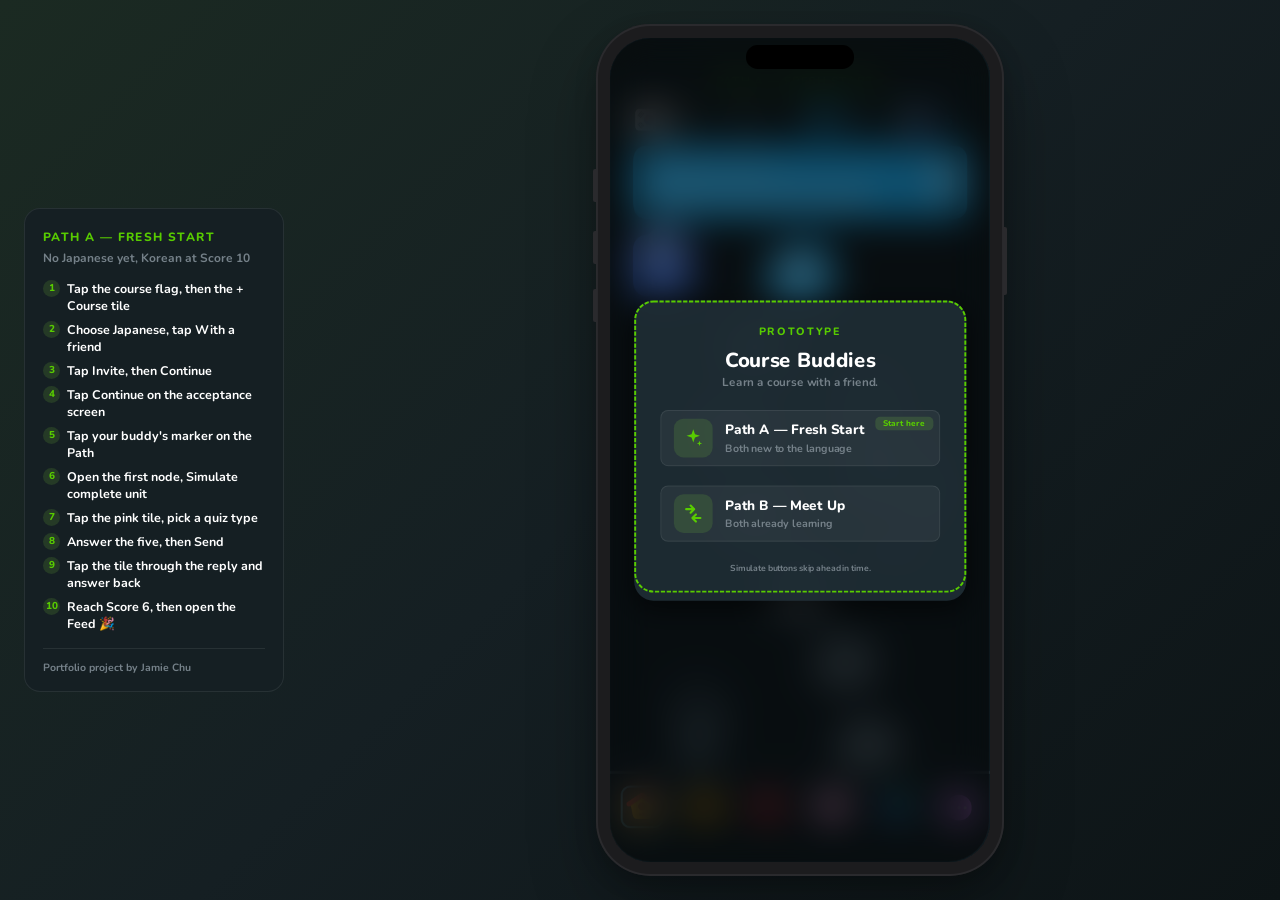
==== commit 32f3d92f: "showcase and prototype page title fixes" ====
--- a/prototype.html
+++ b/prototype.html
@@ -3,7 +3,10 @@
 <head>
 <meta charset="utf-8">
 <meta name="viewport" content="width=device-width, initial-scale=1">
-<title>Duolingo — Section 1 Unit 1 (pre-start)</title>
+<link rel="icon" href="/favicon.ico" sizes="32x32">
+<link rel="icon" href="/favicon.svg" type="image/svg+xml">
+<link rel="apple-touch-icon" href="/apple-touch-icon.png">
+<title>Course Buddies — Prototype</title>
 <link rel="preconnect" href="https://fonts.googleapis.com">
 <link rel="preconnect" href="https://fonts.gstatic.com" crossorigin>
 <link href="https://fonts.googleapis.com/css2?family=Nunito:wght@700;800&display=swap" rel="stylesheet">
